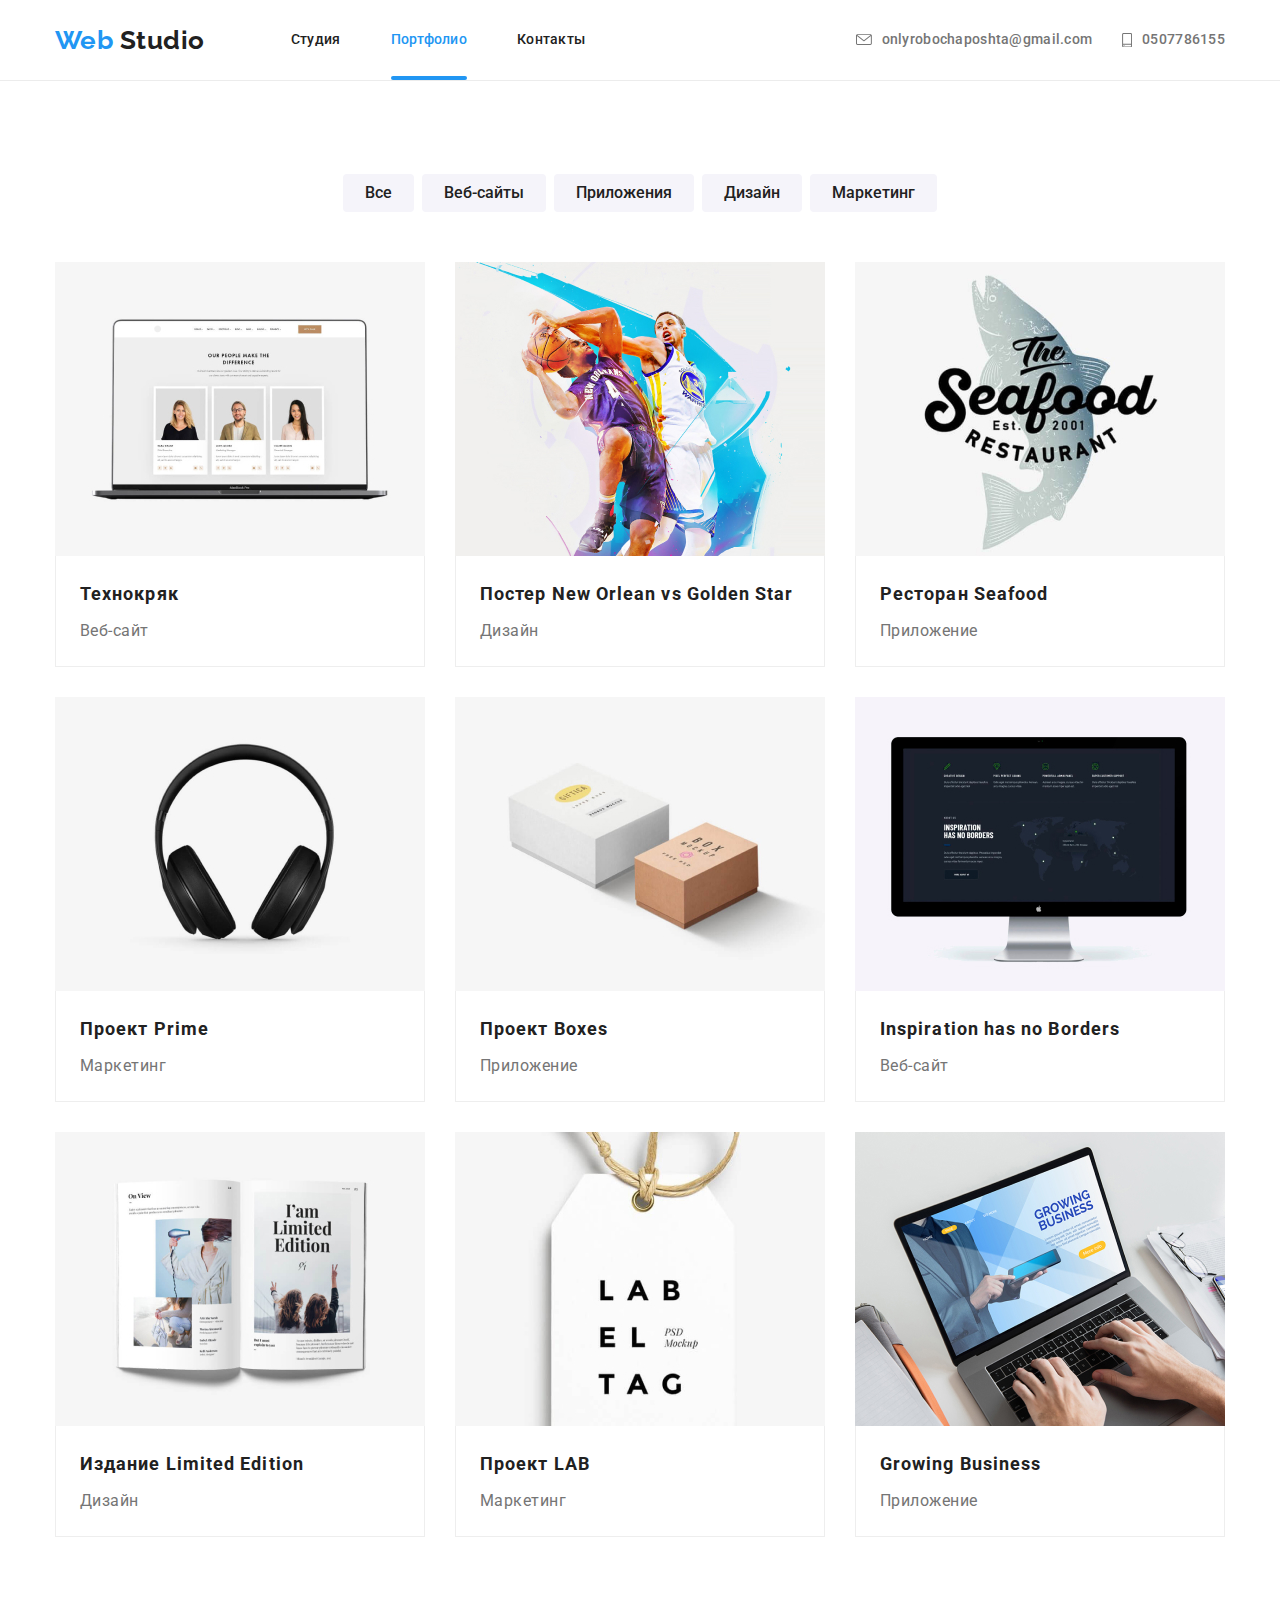
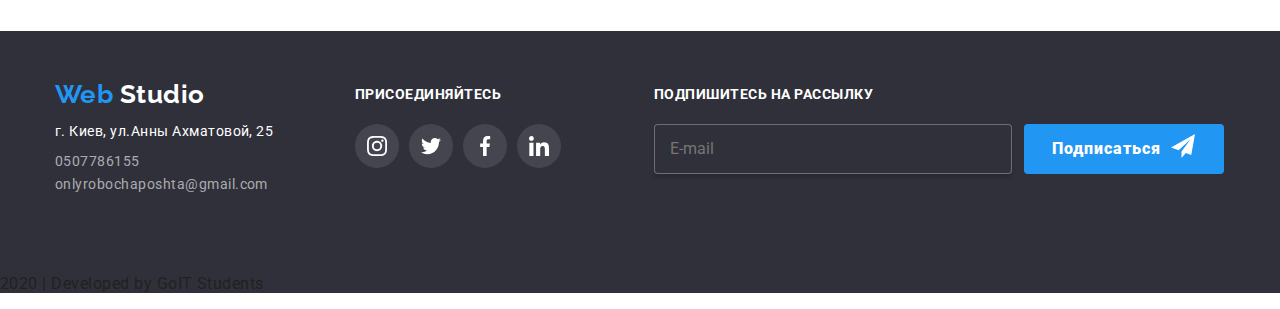
==== portfolio.html @ fdc2cbc1 "+" ====
<!DOCTYPE html>
<html lang="ru">
  <head>
    <meta charset="UTF-8" />
    <meta name="viewport" content="width=device-width, initial-scale=1.0" />
    <title>Мой ДЗ</title>
    <link
      href="https://fonts.googleapis.com/css2?family=Raleway:wght@700&family=Roboto:wght@400;500;700;900&display=swap"
      rel="stylesheet"
    />
    <link
      rel="stylesheet"
      href="https://cdnjs.cloudflare.com/ajax/libs/modern-normalize/0.6.0/modern-normalize.min.css"
    />
    <link rel="stylesheet" href="./css/maine.min.css" />
  </head>

  <body class="body">
    <header class="header-portfolio">
      <div class="container flex-boxoll flex-boxnav">
        <nav class="flex-boxoll flex-boxnav">
          <a href="./index.html" class="general-a logo">
            <span class="color-logo">Web</span> Studio
          </a>
          <ul class="general-ul nav-list">
            <li class="nav-item">
              <a href="./index.html" class="general-nav general-a">Студия</a>
            </li>
            <li class="nav-item">
              <a
                href="./portfolio.html"
                class="general-nav general-a position current"
                >Портфолио</a
              >
            </li>
            <li class="nav-item">
              <a href="" class="general-nav general-a">Контакты</a>
            </li>
          </ul>
        </nav>
        <ul class="general-ul number-info">
          <li class="list-number">
            <a
              href="mailto:onlyrobochaposhta@gmail.com"
              class="number-nav general-a"
            >
              <svg class="mail-icon">
                <use href="./images/spryte.svg#mail"></use>
              </svg>
              onlyrobochaposhta@gmail.com
            </a>
          </li>
          <li class="list-number">
            <a href="tel:0507786155" class="number-nav general-a"
              ><svg class="phone-icon">
                <use href="./images/spryte.svg#phone"></use>
              </svg>
              0507786155
            </a>
          </li>
        </ul>
      </div>
    </header>
    <main>
      <section>
        <div class="container-portfolio">
          <h1 class="hidden-title">Нашы проекты</h1>
          <ul class="general-ul flex-boxoll button-list">
            <li class="button-m">
              <button type="button" class="button-box">
                <span class="button-text"> Все </span>
              </button>
            </li>
            <li class="button-m">
              <button type="button" class="button-box">Веб-сайты</button>
            </li>
            <li class="button-m">
              <button type="button" class="button-box">Приложения</button>
            </li>
            <li class="button-m">
              <button type="button" class="button-box">Дизайн</button>
            </li>
            <li class="button-m">
              <button type="button" class="button-box">Маркетинг</button>
            </li>
          </ul>
          <ul class="general-ul p-list">
            <li class="flex-li">
              <a href="" class="general-a">
                <div class="position">
                  <img
                    src="./images/img-porfolio.jpg"
                    alt=""
                    width="370"
                    height="294"
                    class="custom-img"
                  />
                  <div class="overlay">
                    <p class="portfolio-text">
                      Технокряк это современная площадка распространения
                      коронавируса. Компании используют эту платформу для
                      цифрового шпионажа и атак на защищённые сервера
                      конкурентов.
                    </p>
                  </div>
                </div>

                <div class="portfolio-card">
                  <h2 class="portfolio-h">Технокряк</h2>
                  <p class="portfolio-pone">Веб-сайт</p>
                </div>
              </a>
            </li>
            <li class="flex-li">
              <a href="" class="general-a">
                <div class="position">
                  <img
                    src="./images/img-porfolio2.jpg"
                    alt=""
                    width="370"
                    height="294"
                    class="custom-img"
                  />
                  <div class="overlay">
                    <p class="portfolio-text">
                      Технокряк это современная площадка распространения
                      коронавируса. Компании используют эту платформу для
                      цифрового шпионажа и атак на защищённые сервера
                      конкурентов.
                    </p>
                  </div>
                </div>
                <div class="portfolio-card">
                  <h2 class="portfolio-h">Постер New Orlean vs Golden Star</h2>
                  <p class="portfolio-pone">Дизайн</p>
                </div>
              </a>
            </li>
            <li class="flex-li">
              <a href="" class="general-a">
                <div class="position">
                  <img
                    src="./images/img-porfolio3.jpg"
                    alt=""
                    width="370"
                    height="294"
                    class="custom-img"
                  />
                  <div class="overlay">
                    <p class="portfolio-text">
                      Технокряк это современная площадка распространения
                      коронавируса. Компании используют эту платформу для
                      цифрового шпионажа и атак на защищённые сервера
                      конкурентов.
                    </p>
                  </div>
                </div>
                <div class="portfolio-card">
                  <h2 class="portfolio-h">Ресторан Seafood</h2>
                  <p class="portfolio-pone">Приложение</p>
                </div>
              </a>
            </li>
            <li class="flex-li">
              <a href="" class="general-a">
                <div class="position">
                  <img
                    src="./images/img-porfolio4.jpg"
                    alt=""
                    width="370"
                    height="294"
                    class="custom-img"
                  />
                  <div class="overlay">
                    <p class="portfolio-text">
                      Технокряк это современная площадка распространения
                      коронавируса. Компании используют эту платформу для
                      цифрового шпионажа и атак на защищённые сервера
                      конкурентов.
                    </p>
                  </div>
                </div>
                <div class="portfolio-card">
                  <h2 class="portfolio-h">Проект Prime</h2>
                  <p class="portfolio-pone">Маркетинг</p>
                </div>
              </a>
            </li>
            <li class="flex-li">
              <a href="" class="general-a">
                <div class="position">
                  <img
                    src="./images/img-porfolio5.jpg"
                    alt=""
                    width="370"
                    height="294"
                    class="custom-img"
                  />
                  <div class="overlay">
                    <p class="portfolio-text">
                      Технокряк это современная площадка распространения
                      коронавируса. Компании используют эту платформу для
                      цифрового шпионажа и атак на защищённые сервера
                      конкурентов.
                    </p>
                  </div>
                </div>
                <div class="portfolio-card">
                  <h2 class="portfolio-h">Проект Boxes</h2>
                  <p class="portfolio-pone">Приложение</p>
                </div>
              </a>
            </li>
            <li class="flex-li">
              <a href="" class="general-a">
                <div class="position">
                  <img
                    src="./images/img-porfolio6.jpg"
                    alt=""
                    width="370"
                    height="294"
                    class="custom-img"
                  />
                  <div class="overlay">
                    <p class="portfolio-text">
                      Технокряк это современная площадка распространения
                      коронавируса. Компании используют эту платформу для
                      цифрового шпионажа и атак на защищённые сервера
                      конкурентов.
                    </p>
                  </div>
                </div>
                <div class="portfolio-card">
                  <h2 class="portfolio-h">Inspiration has no Borders</h2>
                  <p class="portfolio-pone">Веб-сайт</p>
                </div>
              </a>
            </li>
            <li class="flex-li">
              <a href="" class="general-a">
                <div class="position">
                  <img
                    src="./images/img-porfolio7.jpg"
                    alt=""
                    width="370"
                    height="294"
                    class="custom-img"
                  />
                  <div class="overlay">
                    <p class="portfolio-text">
                      Технокряк это современная площадка распространения
                      коронавируса. Компании используют эту платформу для
                      цифрового шпионажа и атак на защищённые сервера
                      конкурентов.
                    </p>
                  </div>
                </div>
                <div class="portfolio-card">
                  <h2 class="portfolio-h">Издание Limited Edition</h2>
                  <p class="portfolio-pone">Дизайн</p>
                </div>
              </a>
            </li>
            <li class="flex-li">
              <a href="" class="general-a">
                <div class="position">
                  <img
                    src="./images/img-porfolio8.jpg"
                    alt=""
                    width="370"
                    height="294"
                    class="custom-img"
                  />
                  <div class="overlay">
                    <p class="portfolio-text">
                      Технокряк это современная площадка распространения
                      коронавируса. Компании используют эту платформу для
                      цифрового шпионажа и атак на защищённые сервера
                      конкурентов.
                    </p>
                  </div>
                </div>
                <div class="portfolio-card">
                  <h2 class="portfolio-h">Проект LAB</h2>
                  <p class="portfolio-pone">Маркетинг</p>
                </div>
              </a>
            </li>
            <li class="flex-li">
              <a href="" class="general-a">
                <div class="position">
                  <img src="./images/img1.jpg" alt="" class="custom-img" />
                  <div class="overlay">
                    <p class="portfolio-text">
                      Технокряк это современная площадка распространения
                      коронавируса. Компании используют эту платформу для
                      цифрового шпионажа и атак на защищённые сервера
                      конкурентов.
                    </p>
                  </div>
                </div>
                <div class="portfolio-card">
                  <h2 class="portfolio-h">Growing Business</h2>
                  <p class="portfolio-pone">Приложение</p>
                </div>
              </a>
            </li>
          </ul>
        </div>
      </section>
    </main>
    <footer class="bg-footer">
      <div class="container flex-footer">
        <div class="adrfooter-div">
          <a href="./index.html" class="general-a logo">
            <span class="color-logo">Web</span> Studio</a>
          <address class="general-address">
            <p class="street">г. Киев, ул.Анны Ахматовой, 25</p>
            <ul class="general-ul address-ul">
              <li>
                <a href="tel:0507786155" class="general-a number-footer">0507786155</a>
              </li>
              <li>
                <a href="mailto:onlyrobochaposhta@gmail.com" class="general-a number-footer">
                  onlyrobochaposhta@gmail.com
                </a>
              </li>
            </ul>
          </address>
        </div>
        <div class="footer-m">
          <h2 class="footer-heading">присоединяйтесь</h2>
          <ul class="general-ul general-flex">
            <li class="item">
              <a href="" class="general-a fsocial-box">
                <svg class="instagram-two">
                  <use href="./images/spryte.svg#instagram-2"></use>
                </svg>
              </a>
            </li>
            <li class="item">
              <a href="" class="general-a fsocial-box">
                <svg class="twitter-two">
                  <use href="./images/spryte.svg#twitter-2"></use>
                </svg>
              </a>
            </li>
            <li class="item">
              <a href="" class="general-a fsocial-box">
                <svg class="facebook-two">
                  <use href="./images/spryte.svg#facebook-2"></use>
                </svg>
              </a>
            </li>
            <li class="item">
              <a href="" class="general-a fsocial-box">
                <svg class="linkedin-two">
                  <use href="./images/spryte.svg#linkedin-2"></use>
                </svg>
              </a>
            </li>
          </ul>
        </div>
        <form action="" class="ssfooter-div">
          <h2 class="footer-heading">Подпишитесь на рассылку</h2>
          <div class="flex-sub">
            <label></label>
            <input type="text" name="Email" class="input" placeholder="E-mail" />
            <button class="footerbtn-text icon-btn">
              Подписаться
            </button>
            </label>
          </div>
        </form>
      </div>
      <p class="copyright">2020 | Developed by GoIT Students</p>
    </footer>
  </body>
</html>
---- css/maine.min.css ----
.icon-satellite::before{background-image:url("../images/satellite.svg")}.icon-clock::before{background-image:url("../images/clock.svg")}.icon-pc::before{background-image:url("../images/pc.svg")}.icon-astronaut::before{background-image:url("../images/astronaut.svg")}.hidden-title{margin:0;display:none}body{background-color:#fff;color:#212121;letter-spacing:0.03em;font-family:Roboto, sans-serif}img{display:block}.general-a{text-decoration:none;color:#212121}.general-ul{margin:0;padding:0;list-style:none}.btn{display:inline-block;color:#fff;background-color:#2196f3;font-weight:700;font-size:16px;line-height:1.9;letter-spacing:0.06em;display:inline-block;border-radius:4px;padding:10px 32px;text-align:center;min-width:200px;border:none}.footerbtn-text{display:inline-block;color:#fff;background-color:#2196f3;font-weight:900;font-size:16px;line-height:1.9;letter-spacing:0.06em;display:-webkit-box;display:-ms-flexbox;display:flex;border-radius:4px;padding:10px 28px;text-align:center;min-width:200px;border:none;cursor:pointer}.footerbtn-text:focus{outline:2px solid #fff}.input{color:#fff;padding:16px 15px;background-color:#2f303a;border:1px solid rgba(255,255,255,0.3);-webkit-box-shadow:0px 4px 4px rgba(0,0,0,0.15);box-shadow:0px 4px 4px rgba(0,0,0,0.15);border-radius:4px;outline:none}.icon-btn::after{content:'';display:block;width:24px;height:24px;background-repeat:no-repeat;background-position:center;margin-left:10px;background-image:url(../images/icon-send.svg)}.container{margin:0 auto;width:1200px;padding-left:15px;padding-right:15px}.link-block{display:block}.link-block::before{display:block;content:'';width:270px;height:120px;background-repeat:no-repeat;background-position:center;background-color:#f5f4fa;border-radius:4px}.header-portfolio{border-bottom-width:1px;border-bottom-style:solid;border-bottom-color:#ececec}.general-flex{display:-webkit-box;display:-ms-flexbox;display:flex}.general-nav{color:#212121;display:block;padding-top:32px;padding-bottom:32px;font-weight:500;font-size:14px;line-height:1.14;letter-spacing:0.02em;outline:none;-webkit-transition:color 250ms cubic-bezier(0.4, 0, 0.2, 1);transition:color 250ms cubic-bezier(0.4, 0, 0.2, 1)}.general-nav:hover{color:#2196f3}.general-nav:focus{color:#2196f3}.current{color:#2196f3}.current::after{position:absolute;bottom:0;content:'';display:block;background-color:#2196f3;width:100%;height:4px;border-radius:2px}.number-nav{display:-webkit-box;display:-ms-flexbox;display:flex;-webkit-box-align:center;-ms-flex-align:center;align-items:center;color:#757575;font-weight:500;font-size:14px;line-height:1.14;letter-spacing:0.02em;outline:none;-webkit-transition:color 250ms cubic-bezier(0.4, 0, 0.2, 1);transition:color 250ms cubic-bezier(0.4, 0, 0.2, 1)}.number-nav:hover{color:#2196f3}.number-nav:focus{color:#2196f3}.phone-icon{fill:#757575;width:10px;height:14.94px;margin-right:10px;-webkit-transition:fill 250ms cubic-bezier(0.4, 0, 0.2, 1);transition:fill 250ms cubic-bezier(0.4, 0, 0.2, 1)}.mail-icon{fill:#757575;width:16px;height:11.2px;margin-right:10px;-webkit-transition:fill 250ms cubic-bezier(0.4, 0, 0.2, 1);transition:fill 250ms cubic-bezier(0.4, 0, 0.2, 1)}.number-nav:hover .phone-icon{fill:#2196f3}.number-nav:focus .phone-icon{fill:#2196f3}.number-nav:hover .mail-icon{fill:#2196f3}.number-nav:focus .mail-icon{fill:#2196f3}.list-number{display:-webkit-box;display:-ms-flexbox;display:flex}.number-info .list-number:not(:last-child){margin-right:30px}.number-info{margin-left:auto}.general-ul.nav-list{display:-webkit-box;display:-ms-flexbox;display:flex}.nav-list .nav-item:not(:last-child){margin-right:50px}.nav-list{margin-left:86px}.number-info{display:-webkit-box;display:-ms-flexbox;display:flex}.flex-boxoll{display:-webkit-box;display:-ms-flexbox;display:flex}.flex-boxnav{-webkit-box-align:center;-ms-flex-align:center;align-items:center}.modal{position:fixed;top:0;left:0;width:100%;height:100%;background-color:rgba(0,0,0,0.2);opacity:1;-webkit-transition:opacity 250ms cubic-bezier(0.4, 0, 0.2, 1);transition:opacity 250ms cubic-bezier(0.4, 0, 0.2, 1)}.modal.is-hidden{opacity:0;pointer-events:none}.modal.is-hidden .modal-form{-webkit-transform:translate(-50%, -50%) scale(0.1);transform:translate(-50%, -50%) scale(0.1)}.modal-form{position:absolute;top:50%;left:50%;text-align:center;background-color:#fff;padding:40px 40px;width:528px;height:581px;margin:0 auto;-webkit-transform:translate(-50%, -50%) scale(1);transform:translate(-50%, -50%) scale(1);-webkit-transition:-webkit-transform 250ms cubic-bezier(0.4, 0, 0.2, 1);transition:-webkit-transform 250ms cubic-bezier(0.4, 0, 0.2, 1);transition:transform 250ms cubic-bezier(0.4, 0, 0.2, 1);transition:transform 250ms cubic-bezier(0.4, 0, 0.2, 1), -webkit-transform 250ms cubic-bezier(0.4, 0, 0.2, 1)}.modal-p{margin-top:0px;margin-bottom:30px;font-weight:700;font-size:20px;line-height:1.15}.input-modal{width:448px;height:40px;padding:12px 42px;border:1px solid rgba(33,33,33,0.2);border-radius:4px;display:inline-block;outline:none}.input-modal:focus{border:1px solid #2196f3;border-radius:4px}.input-textarea{width:448px;height:120px;border:1px solid rgba(33,33,33,0.2);border-radius:4px;resize:none;outline:none}.input-textarea:focus{border:1px solid #2196f3;border-radius:4px}.policy{position:relative;display:inline-block;color:#757575;font-weight:400;font-size:14px;line-height:1.71;margin-bottom:30px}.policy .general-a{display:inline-block;color:#2196f3;text-decoration:underline;font-weight:400;font-size:14px;line-height:1.71}.policy-input{margin-left:23.48px;-webkit-appearance:none;-moz-appearance:none;appearance:none}.btn-modal{padding:10px 55px;background:#2196f3;color:#fff;-webkit-box-shadow:0px 4px 4px rgba(0,0,0,0.15);box-shadow:0px 4px 4px rgba(0,0,0,0.15);border:none;border-radius:4px;font-weight:700;font-size:16px;line-height:1.87;letter-spacing:0.06em}.form-input{position:relative;margin-bottom:28px}.form-inputcom{position:relative;margin-bottom:20px}.text-formcom{position:absolute;top:3px;left:3px;display:inline-block;color:#757575;font-weight:400;font-size:14px;line-height:1.14;letter-spacing:0.01em;-webkit-transition:color 250ms cubic-bezier(0.4, 0, 0.2, 1),line-height 250ms cubic-bezier(0.4, 0, 0.2, 1),font-size 250ms cubic-bezier(0.4, 0, 0.2, 1),-webkit-transform 250ms cubic-bezier(0.4, 0, 0.2, 1);transition:color 250ms cubic-bezier(0.4, 0, 0.2, 1),line-height 250ms cubic-bezier(0.4, 0, 0.2, 1),font-size 250ms cubic-bezier(0.4, 0, 0.2, 1),-webkit-transform 250ms cubic-bezier(0.4, 0, 0.2, 1);transition:transform 250ms cubic-bezier(0.4, 0, 0.2, 1),color 250ms cubic-bezier(0.4, 0, 0.2, 1),line-height 250ms cubic-bezier(0.4, 0, 0.2, 1),font-size 250ms cubic-bezier(0.4, 0, 0.2, 1);transition:transform 250ms cubic-bezier(0.4, 0, 0.2, 1),color 250ms cubic-bezier(0.4, 0, 0.2, 1),line-height 250ms cubic-bezier(0.4, 0, 0.2, 1),font-size 250ms cubic-bezier(0.4, 0, 0.2, 1),-webkit-transform 250ms cubic-bezier(0.4, 0, 0.2, 1)}.text-form{position:absolute;top:50%;left:42px;display:inline-block;color:#757575;font-weight:400;font-size:14px;line-height:1.14;letter-spacing:0.01em;-webkit-transform:translateY(-50%);transform:translateY(-50%);-webkit-transition:color 250ms cubic-bezier(0.4, 0, 0.2, 1),line-height 250ms cubic-bezier(0.4, 0, 0.2, 1),font-size 250ms cubic-bezier(0.4, 0, 0.2, 1),-webkit-transform 250ms cubic-bezier(0.4, 0, 0.2, 1);transition:color 250ms cubic-bezier(0.4, 0, 0.2, 1),line-height 250ms cubic-bezier(0.4, 0, 0.2, 1),font-size 250ms cubic-bezier(0.4, 0, 0.2, 1),-webkit-transform 250ms cubic-bezier(0.4, 0, 0.2, 1);transition:transform 250ms cubic-bezier(0.4, 0, 0.2, 1),color 250ms cubic-bezier(0.4, 0, 0.2, 1),line-height 250ms cubic-bezier(0.4, 0, 0.2, 1),font-size 250ms cubic-bezier(0.4, 0, 0.2, 1);transition:transform 250ms cubic-bezier(0.4, 0, 0.2, 1),color 250ms cubic-bezier(0.4, 0, 0.2, 1),line-height 250ms cubic-bezier(0.4, 0, 0.2, 1),font-size 250ms cubic-bezier(0.4, 0, 0.2, 1),-webkit-transform 250ms cubic-bezier(0.4, 0, 0.2, 1)}.images-modal{position:absolute;top:50%;left:16px;fill:#212121;display:inline-block;width:18px;height:18px;-webkit-transform:translateY(-50%);transform:translateY(-50%);-webkit-transition:fill 250ms cubic-bezier(0.4, 0, 0.2, 1);transition:fill 250ms cubic-bezier(0.4, 0, 0.2, 1)}.input-modal:focus ~ .text-form,.input-modal:not(:placeholder-shown) ~ .text-form{-webkit-transform:translate(-24px, -38px);transform:translate(-24px, -38px);color:#2196f3;font-size:12px;line-height:1.16}.input-modal:focus ~ .images-modal{fill:#2196f3}.input-textarea:focus+.text-formcom,.input-textarea:not(:placeholder-shown)+.text-formcom{-webkit-transform:translateY(-21px);transform:translateY(-21px);color:#2196f3;font-size:12px;line-height:1.16}.icon-modal{position:absolute;top:50%;left:0;display:inline-block;width:15px;height:15px;border:2px solid black;border-radius:4px;-webkit-transform:translateY(-50%);transform:translateY(-50%)}.policy-input:checked ~ .icon-modal{background-color:#2196f3;background-image:url(../images/checked.svg);background-size:contain;background-origin:border-box;border-color:#2196f3}.btn-close{position:absolute;top:8px;right:8px;width:30px;height:30px;background-image:url(../images/close-modal.svg);background-color:#fff;border:none;border-radius:50%;-webkit-box-shadow:0px 2px 1px rgba(0,0,0,0.2),0px 1px 1px rgba(0,0,0,0.14),0px 1px 3px rgba(0,0,0,0.12);box-shadow:0px 2px 1px rgba(0,0,0,0.2),0px 1px 1px rgba(0,0,0,0.14),0px 1px 3px rgba(0,0,0,0.12)}.hero{background-image:-webkit-gradient(linear, left top, right top, from(rgba(47,48,58,0.8)), to(rgba(47,48,58,0.8))),url(../images/header.jpg);background-image:linear-gradient(to right, rgba(47,48,58,0.8), rgba(47,48,58,0.8)),url(../images/header.jpg);max-width:1600px;text-align:center;margin-left:auto;margin-right:auto}.hero-container{margin:0 auto;width:1200px;height:600px;padding-top:200px;padding-bottom:200px}.title-general{color:#fff;margin-top:0;margin-bottom:38px;margin-left:auto;margin-right:auto;width:646px;font-weight:900;font-size:44px;line-height:1.4;text-transform:uppercase;letter-spacing:0.06em}.title-h{margin-top:0px;margin-bottom:50px;font-weight:700;font-size:36px;line-height:1.17;text-align:center}.title-text{height:16px;margin-top:30px;margin-bottom:0px;font-weight:700;font-size:14px;line-height:1.14;text-transform:uppercase}.paragraph-text{color:#757575;height:75px;margin-top:10px;margin-bottom:0px;font-weight:400;font-size:14px;line-height:1.714}.section-one .container{padding-top:94px;padding-bottom:94px;border-bottom:1px solid #ececec}.about-us{width:calc((100% - 90px) / 4);margin-right:30px}.about-us:nth-child(4n){margin-right:0px}.section-two .container{padding-top:94px;padding-bottom:94px}.text-work{position:absolute;bottom:0;right:0;color:#fff;background:rgba(47,48,58,0.8);width:370px;height:70px;margin-top:0px;margin-bottom:0px;padding-top:27px;font-weight:700;font-size:14px;line-height:1.14;text-align:center;text-transform:uppercase}.work-card{background:#fff;height:422px;padding-bottom:24px;border-radius:4px;-webkit-box-shadow:0px 2px 1px rgba(0,0,0,0.2),0px 1px 1px rgba(0,0,0,0.14),0px 1px 3px rgba(0,0,0,0.12);box-shadow:0px 2px 1px rgba(0,0,0,0.2),0px 1px 1px rgba(0,0,0,0.14),0px 1px 3px rgba(0,0,0,0.12)}.work-calc{width:calc((100% - 60px) / 3);margin-right:30px}.work-calc:nth-child(3n){margin-right:0px}.section-three{background-color:#f5f4fa}.section-three .container{padding-bottom:94px;padding-top:94px}.position{position:relative}.name-people{margin-top:30px;margin-bottom:0px;font-weight:500;font-size:16px;line-height:1.18;text-align:center}.team-calc{width:calc((100% - 90px) / 4);margin-right:30px}.team-calc:nth-child(4n){margin-right:0px}.work-people{color:#757575;margin-top:10px;margin-bottom:0px;font-weight:400;font-size:16px;line-height:1.18;text-align:center}.social-network{margin-top:16px;display:-webkit-box;display:-ms-flexbox;display:flex;-webkit-box-pack:center;-ms-flex-pack:center;justify-content:center}.section{background-color:#f5f4fa}.social-box{display:-webkit-box;display:-ms-flexbox;display:flex;-webkit-box-align:center;-ms-flex-align:center;align-items:center;background-color:#fff;width:44px;height:44px;border-radius:50%;outline:none;-webkit-transition:background-color 250ms cubic-bezier(0.4, 0, 0.2, 1);transition:background-color 250ms cubic-bezier(0.4, 0, 0.2, 1)}.social-box:hover{background-color:#2196f3}.social-box:focus{background-color:#2196f3}.instagram{fill:#afb1b8;width:20px;height:20px;margin-left:auto;margin-right:auto;-webkit-transition:fill 250ms cubic-bezier(0.4, 0, 0.2, 1);transition:fill 250ms cubic-bezier(0.4, 0, 0.2, 1)}.twitter{fill:#afb1b8;width:20px;height:20px;margin-left:auto;margin-right:auto;-webkit-transition:fill 250ms cubic-bezier(0.4, 0, 0.2, 1);transition:fill 250ms cubic-bezier(0.4, 0, 0.2, 1)}.facebook{fill:#afb1b8;width:20px;height:20px;margin-left:auto;margin-right:auto;-webkit-transition:fill 250ms cubic-bezier(0.4, 0, 0.2, 1);transition:fill 250ms cubic-bezier(0.4, 0, 0.2, 1)}.linkedin{fill:#afb1b8;width:20px;height:20px;margin-left:auto;margin-right:auto;-webkit-transition:fill 250ms cubic-bezier(0.4, 0, 0.2, 1);transition:fill 250ms cubic-bezier(0.4, 0, 0.2, 1)}.social-box:hover .instagram,.social-box:focus .instagram{fill:#fff}.social-box:hover .twitter,.social-box:focus .twitter{fill:#fff}.social-box:hover .facebook,.social-box:focus .facebook{fill:#fff}.social-box:hover .linkedin,.social-box:focus .linkedin{fill:#fff}.section-four .container{padding-top:94px;padding-bottom:94px}.company-border{display:-webkit-box;display:-ms-flexbox;display:flex;-webkit-box-align:center;-ms-flex-align:center;align-items:center;width:170px;height:90px;border:1px solid #afb1b8;outline:none;border-radius:4px;-webkit-transition:border 250ms cubic-bezier(0.4, 0, 0.2, 1);transition:border 250ms cubic-bezier(0.4, 0, 0.2, 1)}.company-border:hover{border-color:#2196f3}.company-border:focus{border-color:#2196f3}.company-border:hover .logo-one,.company-border:focus .logo-one{fill:#2196f3}.company-border:hover .logo-two,.company-border:focus .logo-two{fill:#2196f3}.company-border:hover .logo-three,.company-border:focus .logo-three{fill:#2196f3}.company-border:hover .logo-four,.company-border:focus .logo-four{fill:#2196f3}.company-border:hover .logo-five,.company-border:focus .logo-five{fill:#2196f3}.company-border:hover .logo-six,.company-border:focus .logo-six{fill:#2196f3}.company{display:-webkit-box;display:-ms-flexbox;display:flex;-webkit-box-pack:center;-ms-flex-pack:center;justify-content:center}.item-company{width:calc((100% - 150px) / 6);margin-right:30px}.item-company:nth-child(6n){margin-right:0px}.social-network .item:not(:last-child){margin-right:10px}.logo-one{fill:#afb1b8;width:44.27px;height:49.23px;margin-right:auto;margin-left:auto;-webkit-transition:fill 250ms cubic-bezier(0.4, 0, 0.2, 1);transition:fill 250ms cubic-bezier(0.4, 0, 0.2, 1)}.logo-two{fill:#afb1b8;width:40px;height:52px;margin-right:auto;margin-left:auto;-webkit-transition:fill 250ms cubic-bezier(0.4, 0, 0.2, 1);transition:fill 250ms cubic-bezier(0.4, 0, 0.2, 1)}.logo-three{fill:#afb1b8;width:41px;height:42.6px;margin-right:auto;margin-left:auto;-webkit-transition:fill 250ms cubic-bezier(0.4, 0, 0.2, 1);transition:fill 250ms cubic-bezier(0.4, 0, 0.2, 1)}.logo-four{fill:#afb1b8;width:79.66px;height:42.02px;margin-right:auto;margin-left:auto;-webkit-transition:fill 250ms cubic-bezier(0.4, 0, 0.2, 1);transition:fill 250ms cubic-bezier(0.4, 0, 0.2, 1)}.logo-five{fill:#afb1b8;width:59px;height:47px;margin-right:auto;margin-left:auto;-webkit-transition:fill 250ms cubic-bezier(0.4, 0, 0.2, 1);transition:fill 250ms cubic-bezier(0.4, 0, 0.2, 1)}.logo-six{fill:#afb1b8;width:88.48px;height:45.44px;margin-right:auto;margin-left:auto;-webkit-transition:fill 250ms cubic-bezier(0.4, 0, 0.2, 1);transition:fill 250ms cubic-bezier(0.4, 0, 0.2, 1)}.logo{color:#212121;font-family:Raleway;font-weight:700;font-size:26px;line-height:1.19}.color-logo{color:#2196f3}.adrfooter-div .general-a.logo{color:#fff}.bg-footer{background-color:#2f303a}.bg-footer .container{padding-bottom:60px}.general-address{font-style:normal;width:231px;margin-right:69px}.footer-m .footer-heading{width:145px;height:16px}.footer-heading{color:#fff;margin-top:0px;margin-bottom:21px;margin-right:0px;font-weight:700;font-size:14px;line-height:1.14;text-transform:uppercase}.flex-footer{display:-webkit-box;display:-ms-flexbox;display:flex}.general-flex .item:not(:last-child){margin-right:10px}.flex-sub{display:-webkit-box;display:-ms-flexbox;display:flex}.number-footer{color:rgba(255,255,255,0.6);font-weight:normal;font-size:14px;line-height:1.71}.street{color:#fff;width:231px;height:21px;margin-top:10px;margin-bottom:0px;font-weight:400;font-size:14px;line-height:1.71}.fsocial-box{display:-webkit-box;display:-ms-flexbox;display:flex;-webkit-box-align:center;-ms-flex-align:center;align-items:center;background-color:rgba(255,255,255,0.1);width:44px;height:44px;border-radius:50%;outline:none;-webkit-transition:background-color 250ms cubic-bezier(0.4, 0, 0.2, 1);transition:background-color 250ms cubic-bezier(0.4, 0, 0.2, 1)}.fsocial-box:hover{background-color:#2196f3}.fsocial-box:focus{background-color:#2196f3}.address-ul{width:231px;height:21px;margin-top:9px;margin-bottom:28px}.instagram-two{fill:currentColor;width:20px;height:20px;margin-left:auto;margin-right:auto}.twitter-two{fill:currentColor;width:20px;height:20px;margin-left:auto;margin-right:auto}.facebook-two{fill:currentColor;width:20px;height:20px;margin-left:auto;margin-right:auto}.linkedin-two{fill:currentColor;width:20px;height:20px;margin-left:auto;margin-right:auto}.input{margin-right:12px;width:358px;height:50px}.adrfooter-div{margin-top:48px}.ssfooter-div{margin-top:56px}.footer-m{width:206px;height:81px;margin-top:56px;margin-right:93px}.container-portfolio{margin-top:93px;margin-bottom:94px;margin-left:auto;margin-right:auto;width:1200px;padding-left:15px;padding-right:15px}.button-list{margin-bottom:50px;-webkit-box-pack:center;-ms-flex-pack:center;justify-content:center}.button-box{color:#212121;background-color:#f5f4fa;padding:6px 22px;border:none;border-radius:4px;font-family:Roboto;font-weight:500;font-size:16px;line-height:1.62;-webkit-box-shadow:none;box-shadow:none;outline:none;-webkit-transition:background-color 250ms cubic-bezier(0.4, 0, 0.2, 1),color 250ms cubic-bezier(0.4, 0, 0.2, 1),-webkit-box-shadow 250ms cubic-bezier(0.4, 0, 0.2, 1);transition:background-color 250ms cubic-bezier(0.4, 0, 0.2, 1),color 250ms cubic-bezier(0.4, 0, 0.2, 1),-webkit-box-shadow 250ms cubic-bezier(0.4, 0, 0.2, 1);transition:background-color 250ms cubic-bezier(0.4, 0, 0.2, 1),color 250ms cubic-bezier(0.4, 0, 0.2, 1),box-shadow 250ms cubic-bezier(0.4, 0, 0.2, 1);transition:background-color 250ms cubic-bezier(0.4, 0, 0.2, 1),color 250ms cubic-bezier(0.4, 0, 0.2, 1),box-shadow 250ms cubic-bezier(0.4, 0, 0.2, 1),-webkit-box-shadow 250ms cubic-bezier(0.4, 0, 0.2, 1)}.button-m:not(:last-child){margin-right:8px}.button-box:hover,.button-box:focus{background-color:#2196f3;color:#fff;-webkit-box-shadow:0px 2px 2px rgba(0,0,0,0.12),0px 1px 2px rgba(0,0,0,0.08),0px 3px 1px rgba(0,0,0,0.1);box-shadow:0px 2px 2px rgba(0,0,0,0.12),0px 1px 2px rgba(0,0,0,0.08),0px 3px 1px rgba(0,0,0,0.1)}.portfolio-h{color:#212121;width:322px;margin-top:0px;margin-bottom:0px;font-weight:700;font-size:18px;line-height:2;letter-spacing:0.06em}.portfolio-pone{color:#757575;width:322px;margin-left:0px;margin-right:0px;margin-top:4px;margin-bottom:0px;font-weight:400;font-size:16px;line-height:1.87}.portfolio-text{position:absolute;top:50%;left:50%;-webkit-transform:translate(-50%, -50%);transform:translate(-50%, -50%);color:#fff;width:322px;margin-top:0px;margin-bottom:0px;font-weight:400;font-size:18px;line-height:1.56}.overlay{position:absolute;top:0;left:0;background-color:rgba(33,150,243,0.9);width:100%;height:100%;-webkit-transform:translateY(100%);transform:translateY(100%);-webkit-transition:-webkit-transform 250ms cubic-bezier(0.4, 0, 0.2, 1);transition:-webkit-transform 250ms cubic-bezier(0.4, 0, 0.2, 1);transition:transform 250ms cubic-bezier(0.4, 0, 0.2, 1);transition:transform 250ms cubic-bezier(0.4, 0, 0.2, 1), -webkit-transform 250ms cubic-bezier(0.4, 0, 0.2, 1)}.position{overflow:hidden}.general-a:hover .overlay,.general-a:focus .overlay{-webkit-transform:translateY(0);transform:translateY(0)}.p-list{display:-webkit-box;display:-ms-flexbox;display:flex;-ms-flex-wrap:wrap;flex-wrap:wrap}.portfolio-card{padding-left:24px;padding-right:24px;padding-top:20px;padding-bottom:20px;border-right:1px solid #eeeeee;border-bottom:1px solid #eeeeee;border-left:1px solid #eeeeee}.flex-li{width:calc((100% - 60px) / 3);margin-right:30px;margin-bottom:30px}.flex-li:nth-child(3n){margin-right:0px}.flex-li:nth-last-child(-n+3){margin-bottom:0px}.flex-li .general-a{display:block;outline:none;-webkit-box-shadow:none;box-shadow:none;-webkit-transition:-webkit-box-shadow 250ms cubic-bezier(0.4, 0, 0.2, 1);transition:-webkit-box-shadow 250ms cubic-bezier(0.4, 0, 0.2, 1);transition:box-shadow 250ms cubic-bezier(0.4, 0, 0.2, 1);transition:box-shadow 250ms cubic-bezier(0.4, 0, 0.2, 1), -webkit-box-shadow 250ms cubic-bezier(0.4, 0, 0.2, 1)}.flex-li .general-a:hover,.flex-li .general-a:focus{-webkit-box-shadow:1px 4px 6px rgba(0,0,0,0.16),0px 4px 4px rgba(0,0,0,0.06),0px 1px 1px rgba(0,0,0,0.12);box-shadow:1px 4px 6px rgba(0,0,0,0.16),0px 4px 4px rgba(0,0,0,0.06),0px 1px 1px rgba(0,0,0,0.12)}
/*# sourceMappingURL=maine.min.css.map */
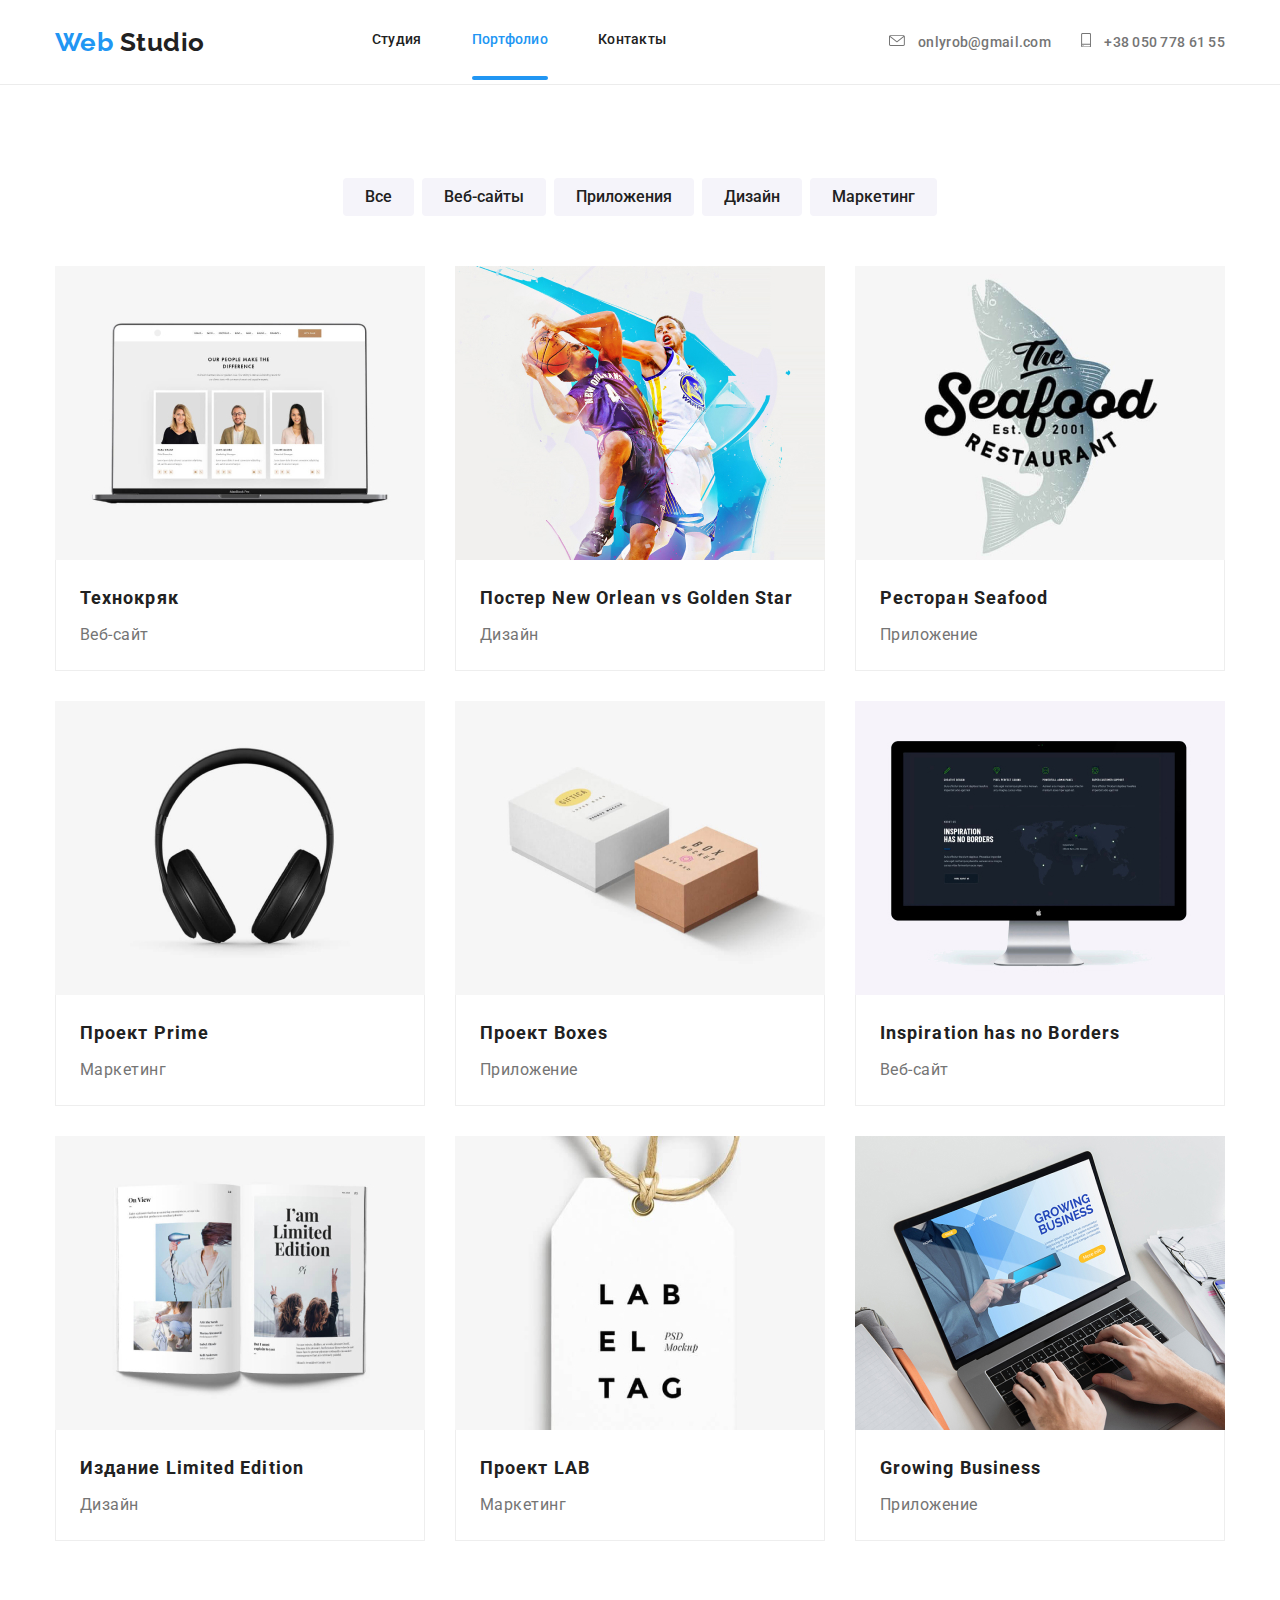
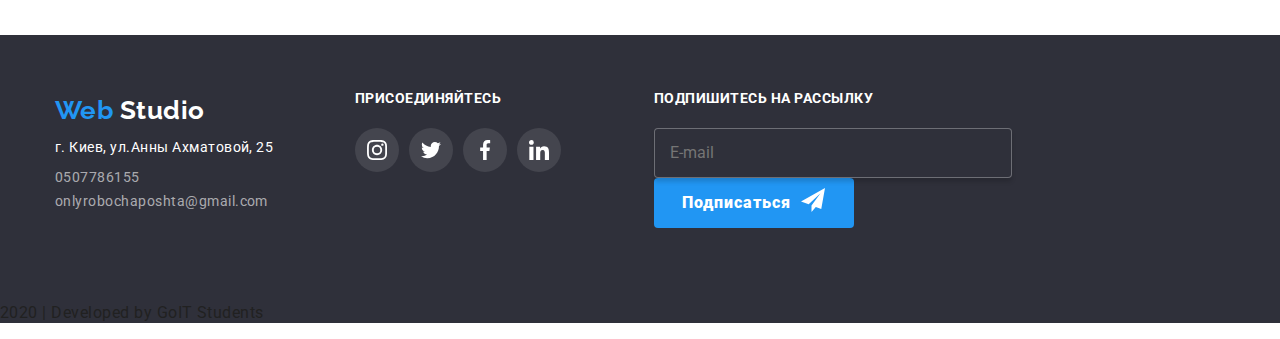
==== commit 71d9f49a: "adaptive" ====
--- a/portfolio.html
+++ b/portfolio.html
@@ -17,49 +17,53 @@
 
   <body class="body">
     <header class="header-portfolio">
-      <div class="container flex-boxoll flex-boxnav">
-        <nav class="flex-boxoll flex-boxnav">
-          <a href="./index.html" class="general-a logo">
-            <span class="color-logo">Web</span> Studio
-          </a>
+    <div class=" container flex-boxoll flex-boxnav">
+      <a href="./index.html" class="general-a logo">
+        <span class="color-logo">Web</span>&nbsp;Studio
+      </a>
+      <div class="menu-mobile flex-boxoll flex-boxnav" data-menu>
+        <nav>
+    
           <ul class="general-ul nav-list">
             <li class="nav-item">
-              <a href="./index.html" class="general-nav general-a">Студия</a>
+              <a href="./index.html" class="general-nav general-a ">Студия</a>
             </li>
             <li class="nav-item">
-              <a
-                href="./portfolio.html"
-                class="general-nav general-a position current"
-                >Портфолио</a
-              >
+              <a href="./portfolio.html" class="general-nav general-a position current">Портфолио</a>
             </li>
             <li class="nav-item">
               <a href="" class="general-nav general-a">Контакты</a>
             </li>
           </ul>
         </nav>
+    
+    
         <ul class="general-ul number-info">
           <li class="list-number">
-            <a
-              href="mailto:onlyrobochaposhta@gmail.com"
-              class="number-nav general-a"
-            >
+            <a href="mailto:onlyrobochaposhta@gmail.com" class="number-nav general-a">
               <svg class="mail-icon">
                 <use href="./images/spryte.svg#mail"></use>
               </svg>
-              onlyrobochaposhta@gmail.com
+              onlyrob@gmail.com
             </a>
           </li>
           <li class="list-number">
-            <a href="tel:0507786155" class="number-nav general-a"
-              ><svg class="phone-icon">
+            <a href="tel:0507786155" class="number-nav general-a"><svg class="phone-icon">
                 <use href="./images/spryte.svg#phone"></use>
               </svg>
-              0507786155
+              +38 050 778 61 55
             </a>
           </li>
         </ul>
+    
       </div>
+      <button type="button" class="menu-button" aria-expanded="false" data-menu-button>
+        <svg width="40" height="40" aria-label="переключатель мобильного меню">
+          <use class="icon-close" href="./images/spryte.svg#menu-close"></use>
+          <use class="icon-menumob" href="./images/spryte.svg#menu-mobile"></use>
+        </svg>
+      </button>
+    </div>
     </header>
     <main>
       <section>
@@ -375,5 +379,6 @@
       </div>
       <p class="copyright">2020 | Developed by GoIT Students</p>
     </footer>
+    <script src="./js/menu.js"></script>
   </body>
 </html>
--- a/css/maine.min.css
+++ b/css/maine.min.css
@@ -1,2 +1,2 @@
-.icon-satellite::before{background-image:url("../images/satellite.svg")}.icon-clock::before{background-image:url("../images/clock.svg")}.icon-pc::before{background-image:url("../images/pc.svg")}.icon-astronaut::before{background-image:url("../images/astronaut.svg")}.hidden-title{margin:0;display:none}body{background-color:#fff;color:#212121;letter-spacing:0.03em;font-family:Roboto, sans-serif}img{display:block}.general-a{text-decoration:none;color:#212121}.general-ul{margin:0;padding:0;list-style:none}.btn{display:inline-block;color:#fff;background-color:#2196f3;font-weight:700;font-size:16px;line-height:1.9;letter-spacing:0.06em;display:inline-block;border-radius:4px;padding:10px 32px;text-align:center;min-width:200px;border:none}.footerbtn-text{display:inline-block;color:#fff;background-color:#2196f3;font-weight:900;font-size:16px;line-height:1.9;letter-spacing:0.06em;display:-webkit-box;display:-ms-flexbox;display:flex;border-radius:4px;padding:10px 28px;text-align:center;min-width:200px;border:none;cursor:pointer}.footerbtn-text:focus{outline:2px solid #fff}.input{color:#fff;padding:16px 15px;background-color:#2f303a;border:1px solid rgba(255,255,255,0.3);-webkit-box-shadow:0px 4px 4px rgba(0,0,0,0.15);box-shadow:0px 4px 4px rgba(0,0,0,0.15);border-radius:4px;outline:none}.icon-btn::after{content:'';display:block;width:24px;height:24px;background-repeat:no-repeat;background-position:center;margin-left:10px;background-image:url(../images/icon-send.svg)}.container{margin:0 auto;width:1200px;padding-left:15px;padding-right:15px}.link-block{display:block}.link-block::before{display:block;content:'';width:270px;height:120px;background-repeat:no-repeat;background-position:center;background-color:#f5f4fa;border-radius:4px}.header-portfolio{border-bottom-width:1px;border-bottom-style:solid;border-bottom-color:#ececec}.general-flex{display:-webkit-box;display:-ms-flexbox;display:flex}.general-nav{color:#212121;display:block;padding-top:32px;padding-bottom:32px;font-weight:500;font-size:14px;line-height:1.14;letter-spacing:0.02em;outline:none;-webkit-transition:color 250ms cubic-bezier(0.4, 0, 0.2, 1);transition:color 250ms cubic-bezier(0.4, 0, 0.2, 1)}.general-nav:hover{color:#2196f3}.general-nav:focus{color:#2196f3}.current{color:#2196f3}.current::after{position:absolute;bottom:0;content:'';display:block;background-color:#2196f3;width:100%;height:4px;border-radius:2px}.number-nav{display:-webkit-box;display:-ms-flexbox;display:flex;-webkit-box-align:center;-ms-flex-align:center;align-items:center;color:#757575;font-weight:500;font-size:14px;line-height:1.14;letter-spacing:0.02em;outline:none;-webkit-transition:color 250ms cubic-bezier(0.4, 0, 0.2, 1);transition:color 250ms cubic-bezier(0.4, 0, 0.2, 1)}.number-nav:hover{color:#2196f3}.number-nav:focus{color:#2196f3}.phone-icon{fill:#757575;width:10px;height:14.94px;margin-right:10px;-webkit-transition:fill 250ms cubic-bezier(0.4, 0, 0.2, 1);transition:fill 250ms cubic-bezier(0.4, 0, 0.2, 1)}.mail-icon{fill:#757575;width:16px;height:11.2px;margin-right:10px;-webkit-transition:fill 250ms cubic-bezier(0.4, 0, 0.2, 1);transition:fill 250ms cubic-bezier(0.4, 0, 0.2, 1)}.number-nav:hover .phone-icon{fill:#2196f3}.number-nav:focus .phone-icon{fill:#2196f3}.number-nav:hover .mail-icon{fill:#2196f3}.number-nav:focus .mail-icon{fill:#2196f3}.list-number{display:-webkit-box;display:-ms-flexbox;display:flex}.number-info .list-number:not(:last-child){margin-right:30px}.number-info{margin-left:auto}.general-ul.nav-list{display:-webkit-box;display:-ms-flexbox;display:flex}.nav-list .nav-item:not(:last-child){margin-right:50px}.nav-list{margin-left:86px}.number-info{display:-webkit-box;display:-ms-flexbox;display:flex}.flex-boxoll{display:-webkit-box;display:-ms-flexbox;display:flex}.flex-boxnav{-webkit-box-align:center;-ms-flex-align:center;align-items:center}.modal{position:fixed;top:0;left:0;width:100%;height:100%;background-color:rgba(0,0,0,0.2);opacity:1;-webkit-transition:opacity 250ms cubic-bezier(0.4, 0, 0.2, 1);transition:opacity 250ms cubic-bezier(0.4, 0, 0.2, 1)}.modal.is-hidden{opacity:0;pointer-events:none}.modal.is-hidden .modal-form{-webkit-transform:translate(-50%, -50%) scale(0.1);transform:translate(-50%, -50%) scale(0.1)}.modal-form{position:absolute;top:50%;left:50%;text-align:center;background-color:#fff;padding:40px 40px;width:528px;height:581px;margin:0 auto;-webkit-transform:translate(-50%, -50%) scale(1);transform:translate(-50%, -50%) scale(1);-webkit-transition:-webkit-transform 250ms cubic-bezier(0.4, 0, 0.2, 1);transition:-webkit-transform 250ms cubic-bezier(0.4, 0, 0.2, 1);transition:transform 250ms cubic-bezier(0.4, 0, 0.2, 1);transition:transform 250ms cubic-bezier(0.4, 0, 0.2, 1), -webkit-transform 250ms cubic-bezier(0.4, 0, 0.2, 1)}.modal-p{margin-top:0px;margin-bottom:30px;font-weight:700;font-size:20px;line-height:1.15}.input-modal{width:448px;height:40px;padding:12px 42px;border:1px solid rgba(33,33,33,0.2);border-radius:4px;display:inline-block;outline:none}.input-modal:focus{border:1px solid #2196f3;border-radius:4px}.input-textarea{width:448px;height:120px;border:1px solid rgba(33,33,33,0.2);border-radius:4px;resize:none;outline:none}.input-textarea:focus{border:1px solid #2196f3;border-radius:4px}.policy{position:relative;display:inline-block;color:#757575;font-weight:400;font-size:14px;line-height:1.71;margin-bottom:30px}.policy .general-a{display:inline-block;color:#2196f3;text-decoration:underline;font-weight:400;font-size:14px;line-height:1.71}.policy-input{margin-left:23.48px;-webkit-appearance:none;-moz-appearance:none;appearance:none}.btn-modal{padding:10px 55px;background:#2196f3;color:#fff;-webkit-box-shadow:0px 4px 4px rgba(0,0,0,0.15);box-shadow:0px 4px 4px rgba(0,0,0,0.15);border:none;border-radius:4px;font-weight:700;font-size:16px;line-height:1.87;letter-spacing:0.06em}.form-input{position:relative;margin-bottom:28px}.form-inputcom{position:relative;margin-bottom:20px}.text-formcom{position:absolute;top:3px;left:3px;display:inline-block;color:#757575;font-weight:400;font-size:14px;line-height:1.14;letter-spacing:0.01em;-webkit-transition:color 250ms cubic-bezier(0.4, 0, 0.2, 1),line-height 250ms cubic-bezier(0.4, 0, 0.2, 1),font-size 250ms cubic-bezier(0.4, 0, 0.2, 1),-webkit-transform 250ms cubic-bezier(0.4, 0, 0.2, 1);transition:color 250ms cubic-bezier(0.4, 0, 0.2, 1),line-height 250ms cubic-bezier(0.4, 0, 0.2, 1),font-size 250ms cubic-bezier(0.4, 0, 0.2, 1),-webkit-transform 250ms cubic-bezier(0.4, 0, 0.2, 1);transition:transform 250ms cubic-bezier(0.4, 0, 0.2, 1),color 250ms cubic-bezier(0.4, 0, 0.2, 1),line-height 250ms cubic-bezier(0.4, 0, 0.2, 1),font-size 250ms cubic-bezier(0.4, 0, 0.2, 1);transition:transform 250ms cubic-bezier(0.4, 0, 0.2, 1),color 250ms cubic-bezier(0.4, 0, 0.2, 1),line-height 250ms cubic-bezier(0.4, 0, 0.2, 1),font-size 250ms cubic-bezier(0.4, 0, 0.2, 1),-webkit-transform 250ms cubic-bezier(0.4, 0, 0.2, 1)}.text-form{position:absolute;top:50%;left:42px;display:inline-block;color:#757575;font-weight:400;font-size:14px;line-height:1.14;letter-spacing:0.01em;-webkit-transform:translateY(-50%);transform:translateY(-50%);-webkit-transition:color 250ms cubic-bezier(0.4, 0, 0.2, 1),line-height 250ms cubic-bezier(0.4, 0, 0.2, 1),font-size 250ms cubic-bezier(0.4, 0, 0.2, 1),-webkit-transform 250ms cubic-bezier(0.4, 0, 0.2, 1);transition:color 250ms cubic-bezier(0.4, 0, 0.2, 1),line-height 250ms cubic-bezier(0.4, 0, 0.2, 1),font-size 250ms cubic-bezier(0.4, 0, 0.2, 1),-webkit-transform 250ms cubic-bezier(0.4, 0, 0.2, 1);transition:transform 250ms cubic-bezier(0.4, 0, 0.2, 1),color 250ms cubic-bezier(0.4, 0, 0.2, 1),line-height 250ms cubic-bezier(0.4, 0, 0.2, 1),font-size 250ms cubic-bezier(0.4, 0, 0.2, 1);transition:transform 250ms cubic-bezier(0.4, 0, 0.2, 1),color 250ms cubic-bezier(0.4, 0, 0.2, 1),line-height 250ms cubic-bezier(0.4, 0, 0.2, 1),font-size 250ms cubic-bezier(0.4, 0, 0.2, 1),-webkit-transform 250ms cubic-bezier(0.4, 0, 0.2, 1)}.images-modal{position:absolute;top:50%;left:16px;fill:#212121;display:inline-block;width:18px;height:18px;-webkit-transform:translateY(-50%);transform:translateY(-50%);-webkit-transition:fill 250ms cubic-bezier(0.4, 0, 0.2, 1);transition:fill 250ms cubic-bezier(0.4, 0, 0.2, 1)}.input-modal:focus ~ .text-form,.input-modal:not(:placeholder-shown) ~ .text-form{-webkit-transform:translate(-24px, -38px);transform:translate(-24px, -38px);color:#2196f3;font-size:12px;line-height:1.16}.input-modal:focus ~ .images-modal{fill:#2196f3}.input-textarea:focus+.text-formcom,.input-textarea:not(:placeholder-shown)+.text-formcom{-webkit-transform:translateY(-21px);transform:translateY(-21px);color:#2196f3;font-size:12px;line-height:1.16}.icon-modal{position:absolute;top:50%;left:0;display:inline-block;width:15px;height:15px;border:2px solid black;border-radius:4px;-webkit-transform:translateY(-50%);transform:translateY(-50%)}.policy-input:checked ~ .icon-modal{background-color:#2196f3;background-image:url(../images/checked.svg);background-size:contain;background-origin:border-box;border-color:#2196f3}.btn-close{position:absolute;top:8px;right:8px;width:30px;height:30px;background-image:url(../images/close-modal.svg);background-color:#fff;border:none;border-radius:50%;-webkit-box-shadow:0px 2px 1px rgba(0,0,0,0.2),0px 1px 1px rgba(0,0,0,0.14),0px 1px 3px rgba(0,0,0,0.12);box-shadow:0px 2px 1px rgba(0,0,0,0.2),0px 1px 1px rgba(0,0,0,0.14),0px 1px 3px rgba(0,0,0,0.12)}.hero{background-image:-webkit-gradient(linear, left top, right top, from(rgba(47,48,58,0.8)), to(rgba(47,48,58,0.8))),url(../images/header.jpg);background-image:linear-gradient(to right, rgba(47,48,58,0.8), rgba(47,48,58,0.8)),url(../images/header.jpg);max-width:1600px;text-align:center;margin-left:auto;margin-right:auto}.hero-container{margin:0 auto;width:1200px;height:600px;padding-top:200px;padding-bottom:200px}.title-general{color:#fff;margin-top:0;margin-bottom:38px;margin-left:auto;margin-right:auto;width:646px;font-weight:900;font-size:44px;line-height:1.4;text-transform:uppercase;letter-spacing:0.06em}.title-h{margin-top:0px;margin-bottom:50px;font-weight:700;font-size:36px;line-height:1.17;text-align:center}.title-text{height:16px;margin-top:30px;margin-bottom:0px;font-weight:700;font-size:14px;line-height:1.14;text-transform:uppercase}.paragraph-text{color:#757575;height:75px;margin-top:10px;margin-bottom:0px;font-weight:400;font-size:14px;line-height:1.714}.section-one .container{padding-top:94px;padding-bottom:94px;border-bottom:1px solid #ececec}.about-us{width:calc((100% - 90px) / 4);margin-right:30px}.about-us:nth-child(4n){margin-right:0px}.section-two .container{padding-top:94px;padding-bottom:94px}.text-work{position:absolute;bottom:0;right:0;color:#fff;background:rgba(47,48,58,0.8);width:370px;height:70px;margin-top:0px;margin-bottom:0px;padding-top:27px;font-weight:700;font-size:14px;line-height:1.14;text-align:center;text-transform:uppercase}.work-card{background:#fff;height:422px;padding-bottom:24px;border-radius:4px;-webkit-box-shadow:0px 2px 1px rgba(0,0,0,0.2),0px 1px 1px rgba(0,0,0,0.14),0px 1px 3px rgba(0,0,0,0.12);box-shadow:0px 2px 1px rgba(0,0,0,0.2),0px 1px 1px rgba(0,0,0,0.14),0px 1px 3px rgba(0,0,0,0.12)}.work-calc{width:calc((100% - 60px) / 3);margin-right:30px}.work-calc:nth-child(3n){margin-right:0px}.section-three{background-color:#f5f4fa}.section-three .container{padding-bottom:94px;padding-top:94px}.position{position:relative}.name-people{margin-top:30px;margin-bottom:0px;font-weight:500;font-size:16px;line-height:1.18;text-align:center}.team-calc{width:calc((100% - 90px) / 4);margin-right:30px}.team-calc:nth-child(4n){margin-right:0px}.work-people{color:#757575;margin-top:10px;margin-bottom:0px;font-weight:400;font-size:16px;line-height:1.18;text-align:center}.social-network{margin-top:16px;display:-webkit-box;display:-ms-flexbox;display:flex;-webkit-box-pack:center;-ms-flex-pack:center;justify-content:center}.section{background-color:#f5f4fa}.social-box{display:-webkit-box;display:-ms-flexbox;display:flex;-webkit-box-align:center;-ms-flex-align:center;align-items:center;background-color:#fff;width:44px;height:44px;border-radius:50%;outline:none;-webkit-transition:background-color 250ms cubic-bezier(0.4, 0, 0.2, 1);transition:background-color 250ms cubic-bezier(0.4, 0, 0.2, 1)}.social-box:hover{background-color:#2196f3}.social-box:focus{background-color:#2196f3}.instagram{fill:#afb1b8;width:20px;height:20px;margin-left:auto;margin-right:auto;-webkit-transition:fill 250ms cubic-bezier(0.4, 0, 0.2, 1);transition:fill 250ms cubic-bezier(0.4, 0, 0.2, 1)}.twitter{fill:#afb1b8;width:20px;height:20px;margin-left:auto;margin-right:auto;-webkit-transition:fill 250ms cubic-bezier(0.4, 0, 0.2, 1);transition:fill 250ms cubic-bezier(0.4, 0, 0.2, 1)}.facebook{fill:#afb1b8;width:20px;height:20px;margin-left:auto;margin-right:auto;-webkit-transition:fill 250ms cubic-bezier(0.4, 0, 0.2, 1);transition:fill 250ms cubic-bezier(0.4, 0, 0.2, 1)}.linkedin{fill:#afb1b8;width:20px;height:20px;margin-left:auto;margin-right:auto;-webkit-transition:fill 250ms cubic-bezier(0.4, 0, 0.2, 1);transition:fill 250ms cubic-bezier(0.4, 0, 0.2, 1)}.social-box:hover .instagram,.social-box:focus .instagram{fill:#fff}.social-box:hover .twitter,.social-box:focus .twitter{fill:#fff}.social-box:hover .facebook,.social-box:focus .facebook{fill:#fff}.social-box:hover .linkedin,.social-box:focus .linkedin{fill:#fff}.section-four .container{padding-top:94px;padding-bottom:94px}.company-border{display:-webkit-box;display:-ms-flexbox;display:flex;-webkit-box-align:center;-ms-flex-align:center;align-items:center;width:170px;height:90px;border:1px solid #afb1b8;outline:none;border-radius:4px;-webkit-transition:border 250ms cubic-bezier(0.4, 0, 0.2, 1);transition:border 250ms cubic-bezier(0.4, 0, 0.2, 1)}.company-border:hover{border-color:#2196f3}.company-border:focus{border-color:#2196f3}.company-border:hover .logo-one,.company-border:focus .logo-one{fill:#2196f3}.company-border:hover .logo-two,.company-border:focus .logo-two{fill:#2196f3}.company-border:hover .logo-three,.company-border:focus .logo-three{fill:#2196f3}.company-border:hover .logo-four,.company-border:focus .logo-four{fill:#2196f3}.company-border:hover .logo-five,.company-border:focus .logo-five{fill:#2196f3}.company-border:hover .logo-six,.company-border:focus .logo-six{fill:#2196f3}.company{display:-webkit-box;display:-ms-flexbox;display:flex;-webkit-box-pack:center;-ms-flex-pack:center;justify-content:center}.item-company{width:calc((100% - 150px) / 6);margin-right:30px}.item-company:nth-child(6n){margin-right:0px}.social-network .item:not(:last-child){margin-right:10px}.logo-one{fill:#afb1b8;width:44.27px;height:49.23px;margin-right:auto;margin-left:auto;-webkit-transition:fill 250ms cubic-bezier(0.4, 0, 0.2, 1);transition:fill 250ms cubic-bezier(0.4, 0, 0.2, 1)}.logo-two{fill:#afb1b8;width:40px;height:52px;margin-right:auto;margin-left:auto;-webkit-transition:fill 250ms cubic-bezier(0.4, 0, 0.2, 1);transition:fill 250ms cubic-bezier(0.4, 0, 0.2, 1)}.logo-three{fill:#afb1b8;width:41px;height:42.6px;margin-right:auto;margin-left:auto;-webkit-transition:fill 250ms cubic-bezier(0.4, 0, 0.2, 1);transition:fill 250ms cubic-bezier(0.4, 0, 0.2, 1)}.logo-four{fill:#afb1b8;width:79.66px;height:42.02px;margin-right:auto;margin-left:auto;-webkit-transition:fill 250ms cubic-bezier(0.4, 0, 0.2, 1);transition:fill 250ms cubic-bezier(0.4, 0, 0.2, 1)}.logo-five{fill:#afb1b8;width:59px;height:47px;margin-right:auto;margin-left:auto;-webkit-transition:fill 250ms cubic-bezier(0.4, 0, 0.2, 1);transition:fill 250ms cubic-bezier(0.4, 0, 0.2, 1)}.logo-six{fill:#afb1b8;width:88.48px;height:45.44px;margin-right:auto;margin-left:auto;-webkit-transition:fill 250ms cubic-bezier(0.4, 0, 0.2, 1);transition:fill 250ms cubic-bezier(0.4, 0, 0.2, 1)}.logo{color:#212121;font-family:Raleway;font-weight:700;font-size:26px;line-height:1.19}.color-logo{color:#2196f3}.adrfooter-div .general-a.logo{color:#fff}.bg-footer{background-color:#2f303a}.bg-footer .container{padding-bottom:60px}.general-address{font-style:normal;width:231px;margin-right:69px}.footer-m .footer-heading{width:145px;height:16px}.footer-heading{color:#fff;margin-top:0px;margin-bottom:21px;margin-right:0px;font-weight:700;font-size:14px;line-height:1.14;text-transform:uppercase}.flex-footer{display:-webkit-box;display:-ms-flexbox;display:flex}.general-flex .item:not(:last-child){margin-right:10px}.flex-sub{display:-webkit-box;display:-ms-flexbox;display:flex}.number-footer{color:rgba(255,255,255,0.6);font-weight:normal;font-size:14px;line-height:1.71}.street{color:#fff;width:231px;height:21px;margin-top:10px;margin-bottom:0px;font-weight:400;font-size:14px;line-height:1.71}.fsocial-box{display:-webkit-box;display:-ms-flexbox;display:flex;-webkit-box-align:center;-ms-flex-align:center;align-items:center;background-color:rgba(255,255,255,0.1);width:44px;height:44px;border-radius:50%;outline:none;-webkit-transition:background-color 250ms cubic-bezier(0.4, 0, 0.2, 1);transition:background-color 250ms cubic-bezier(0.4, 0, 0.2, 1)}.fsocial-box:hover{background-color:#2196f3}.fsocial-box:focus{background-color:#2196f3}.address-ul{width:231px;height:21px;margin-top:9px;margin-bottom:28px}.instagram-two{fill:currentColor;width:20px;height:20px;margin-left:auto;margin-right:auto}.twitter-two{fill:currentColor;width:20px;height:20px;margin-left:auto;margin-right:auto}.facebook-two{fill:currentColor;width:20px;height:20px;margin-left:auto;margin-right:auto}.linkedin-two{fill:currentColor;width:20px;height:20px;margin-left:auto;margin-right:auto}.input{margin-right:12px;width:358px;height:50px}.adrfooter-div{margin-top:48px}.ssfooter-div{margin-top:56px}.footer-m{width:206px;height:81px;margin-top:56px;margin-right:93px}.container-portfolio{margin-top:93px;margin-bottom:94px;margin-left:auto;margin-right:auto;width:1200px;padding-left:15px;padding-right:15px}.button-list{margin-bottom:50px;-webkit-box-pack:center;-ms-flex-pack:center;justify-content:center}.button-box{color:#212121;background-color:#f5f4fa;padding:6px 22px;border:none;border-radius:4px;font-family:Roboto;font-weight:500;font-size:16px;line-height:1.62;-webkit-box-shadow:none;box-shadow:none;outline:none;-webkit-transition:background-color 250ms cubic-bezier(0.4, 0, 0.2, 1),color 250ms cubic-bezier(0.4, 0, 0.2, 1),-webkit-box-shadow 250ms cubic-bezier(0.4, 0, 0.2, 1);transition:background-color 250ms cubic-bezier(0.4, 0, 0.2, 1),color 250ms cubic-bezier(0.4, 0, 0.2, 1),-webkit-box-shadow 250ms cubic-bezier(0.4, 0, 0.2, 1);transition:background-color 250ms cubic-bezier(0.4, 0, 0.2, 1),color 250ms cubic-bezier(0.4, 0, 0.2, 1),box-shadow 250ms cubic-bezier(0.4, 0, 0.2, 1);transition:background-color 250ms cubic-bezier(0.4, 0, 0.2, 1),color 250ms cubic-bezier(0.4, 0, 0.2, 1),box-shadow 250ms cubic-bezier(0.4, 0, 0.2, 1),-webkit-box-shadow 250ms cubic-bezier(0.4, 0, 0.2, 1)}.button-m:not(:last-child){margin-right:8px}.button-box:hover,.button-box:focus{background-color:#2196f3;color:#fff;-webkit-box-shadow:0px 2px 2px rgba(0,0,0,0.12),0px 1px 2px rgba(0,0,0,0.08),0px 3px 1px rgba(0,0,0,0.1);box-shadow:0px 2px 2px rgba(0,0,0,0.12),0px 1px 2px rgba(0,0,0,0.08),0px 3px 1px rgba(0,0,0,0.1)}.portfolio-h{color:#212121;width:322px;margin-top:0px;margin-bottom:0px;font-weight:700;font-size:18px;line-height:2;letter-spacing:0.06em}.portfolio-pone{color:#757575;width:322px;margin-left:0px;margin-right:0px;margin-top:4px;margin-bottom:0px;font-weight:400;font-size:16px;line-height:1.87}.portfolio-text{position:absolute;top:50%;left:50%;-webkit-transform:translate(-50%, -50%);transform:translate(-50%, -50%);color:#fff;width:322px;margin-top:0px;margin-bottom:0px;font-weight:400;font-size:18px;line-height:1.56}.overlay{position:absolute;top:0;left:0;background-color:rgba(33,150,243,0.9);width:100%;height:100%;-webkit-transform:translateY(100%);transform:translateY(100%);-webkit-transition:-webkit-transform 250ms cubic-bezier(0.4, 0, 0.2, 1);transition:-webkit-transform 250ms cubic-bezier(0.4, 0, 0.2, 1);transition:transform 250ms cubic-bezier(0.4, 0, 0.2, 1);transition:transform 250ms cubic-bezier(0.4, 0, 0.2, 1), -webkit-transform 250ms cubic-bezier(0.4, 0, 0.2, 1)}.position{overflow:hidden}.general-a:hover .overlay,.general-a:focus .overlay{-webkit-transform:translateY(0);transform:translateY(0)}.p-list{display:-webkit-box;display:-ms-flexbox;display:flex;-ms-flex-wrap:wrap;flex-wrap:wrap}.portfolio-card{padding-left:24px;padding-right:24px;padding-top:20px;padding-bottom:20px;border-right:1px solid #eeeeee;border-bottom:1px solid #eeeeee;border-left:1px solid #eeeeee}.flex-li{width:calc((100% - 60px) / 3);margin-right:30px;margin-bottom:30px}.flex-li:nth-child(3n){margin-right:0px}.flex-li:nth-last-child(-n+3){margin-bottom:0px}.flex-li .general-a{display:block;outline:none;-webkit-box-shadow:none;box-shadow:none;-webkit-transition:-webkit-box-shadow 250ms cubic-bezier(0.4, 0, 0.2, 1);transition:-webkit-box-shadow 250ms cubic-bezier(0.4, 0, 0.2, 1);transition:box-shadow 250ms cubic-bezier(0.4, 0, 0.2, 1);transition:box-shadow 250ms cubic-bezier(0.4, 0, 0.2, 1), -webkit-box-shadow 250ms cubic-bezier(0.4, 0, 0.2, 1)}.flex-li .general-a:hover,.flex-li .general-a:focus{-webkit-box-shadow:1px 4px 6px rgba(0,0,0,0.16),0px 4px 4px rgba(0,0,0,0.06),0px 1px 1px rgba(0,0,0,0.12);box-shadow:1px 4px 6px rgba(0,0,0,0.16),0px 4px 4px rgba(0,0,0,0.06),0px 1px 1px rgba(0,0,0,0.12)}
+.icon-satellite::before{background-image:url("../images/satellite.svg")}.icon-clock::before{background-image:url("../images/clock.svg")}.icon-pc::before{background-image:url("../images/pc.svg")}.icon-astronaut::before{background-image:url("../images/astronaut.svg")}.hidden-title{margin:0;display:none}body{background-color:#fff;color:#212121;letter-spacing:0.03em;font-family:Roboto, sans-serif}img{display:block}.general-a{text-decoration:none;color:#212121}.general-ul{margin:0;padding:0;list-style:none}.btn{display:inline-block;color:#fff;background-color:#2196f3;font-weight:700;font-size:16px;line-height:1.9;letter-spacing:0.06em;display:inline-block;border-radius:4px;padding:10px 32px;text-align:center;min-width:200px;border:none}.footerbtn-text{display:inline-block;color:#fff;background-color:#2196f3;font-weight:900;font-size:16px;line-height:1.9;letter-spacing:0.06em;display:-webkit-box;display:-ms-flexbox;display:flex;border-radius:4px;padding:10px 28px;text-align:center;min-width:200px;border:none;cursor:pointer}.footerbtn-text:focus{outline:2px solid #fff}.input{color:#fff;padding:16px 15px;background-color:#2f303a;border:1px solid rgba(255,255,255,0.3);-webkit-box-shadow:0px 4px 4px rgba(0,0,0,0.15);box-shadow:0px 4px 4px rgba(0,0,0,0.15);border-radius:4px;outline:none}.icon-btn::after{content:'';display:block;width:24px;height:24px;background-repeat:no-repeat;background-position:center;margin-left:10px;background-image:url(../images/icon-send.svg)}.container{margin:0 auto;padding-left:15px;padding-right:15px}@media screen and (min-width: 480px){.container{width:480px}}@media screen and (min-width: 768px){.container{width:768px}}@media screen and (min-width: 1200px){.container{width:1200px}}.link-block{display:block}.link-block::before{display:block;content:'';height:120px;background-repeat:no-repeat;background-position:center;background-color:#f5f4fa;border-radius:4px}@media screen and (min-width: 480px) and (max-width: 480px){.link-block{max-width:450px}}@media screen and (min-width: 768px){.link-block{width:354px}}@media screen and (min-width: 1200px){.link-block{width:270px}}.header-portfolio{border-bottom-width:1px;border-bottom-style:solid;border-bottom-color:#ececec}@media screen and (min-width: 768px){.general-flex{display:-webkit-box;display:-ms-flexbox;display:flex;-ms-flex-wrap:wrap;flex-wrap:wrap}}.general-nav{color:#212121;display:inline-block;padding-top:32px;padding-bottom:32px;font-weight:500;font-size:14px;line-height:1.14;letter-spacing:0.02em;outline:none;-webkit-transition:color 250ms cubic-bezier(0.4, 0, 0.2, 1);transition:color 250ms cubic-bezier(0.4, 0, 0.2, 1)}.general-nav:hover{color:#2196f3}.general-nav:focus{color:#2196f3}.current{color:#2196f3}.current::after{position:absolute;bottom:0;content:'';display:block;background-color:#2196f3;width:100%;height:4px;border-radius:2px}.number-nav{color:#757575;font-weight:500;font-size:14px;line-height:1.14;letter-spacing:0.02em;outline:none;-webkit-transition:color 250ms cubic-bezier(0.4, 0, 0.2, 1);transition:color 250ms cubic-bezier(0.4, 0, 0.2, 1)}.number-nav:hover{color:#2196f3}.number-nav:focus{color:#2196f3}@media screen and (max-width: 767px){.number-info>.list-number{margin-bottom:16px}}.phone-icon{fill:#757575;width:10px;height:14.94px;margin-right:10px;-webkit-transition:fill 250ms cubic-bezier(0.4, 0, 0.2, 1);transition:fill 250ms cubic-bezier(0.4, 0, 0.2, 1)}.mail-icon{fill:#757575;width:16px;height:11.2px;margin-right:10px;-webkit-transition:fill 250ms cubic-bezier(0.4, 0, 0.2, 1);transition:fill 250ms cubic-bezier(0.4, 0, 0.2, 1)}.number-nav:hover .phone-icon{fill:#2196f3}.number-nav:focus .phone-icon{fill:#2196f3}.number-nav:hover .mail-icon{fill:#2196f3}.number-nav:focus .mail-icon{fill:#2196f3}@media screen and (min-width: 1200px){.number-info .list-number:not(:last-child){margin-right:30px}}@media screen and (max-width: 767px){.number-info{margin-bottom:60px;margin-top:60px}}.number-info{margin-left:auto}@media screen and (min-width: 768px){.general-ul.nav-list{display:-webkit-box;display:-ms-flexbox;display:flex}}@media screen and (min-width: 1200px){.general-ul.nav-list{display:-webkit-box;display:-ms-flexbox;display:flex}}@media screen and (min-width: 768px){.nav-list .nav-item:not(:last-child){margin-right:50px}}@media screen and (min-width: 1200px){.nav-list{margin-left:86px}}@media screen and (min-width: 1200px){.number-info{display:-webkit-box;display:-ms-flexbox;display:flex}}@media screen and (min-width: 768px){.flex-boxoll{display:-webkit-box;display:-ms-flexbox;display:flex}}@media screen and (min-width: 1200px){.flex-boxoll{display:-webkit-box;display:-ms-flexbox;display:flex}}.flex-boxnav{-webkit-box-align:center;-ms-flex-align:center;align-items:center}.modal{position:fixed;top:0;left:0;width:100%;height:100%;background-color:rgba(0,0,0,0.2);opacity:1;-webkit-transition:opacity 250ms cubic-bezier(0.4, 0, 0.2, 1);transition:opacity 250ms cubic-bezier(0.4, 0, 0.2, 1)}.modal.is-hidden{opacity:0;pointer-events:none}.modal.is-hidden .modal-form{-webkit-transform:translate(-50%, -50%) scale(0.1);transform:translate(-50%, -50%) scale(0.1)}.modal-form{position:absolute;top:50%;left:50%;text-align:center;background-color:#fff;padding:40px 40px;width:528px;height:581px;margin:0 auto;-webkit-transform:translate(-50%, -50%) scale(1);transform:translate(-50%, -50%) scale(1);-webkit-transition:-webkit-transform 250ms cubic-bezier(0.4, 0, 0.2, 1);transition:-webkit-transform 250ms cubic-bezier(0.4, 0, 0.2, 1);transition:transform 250ms cubic-bezier(0.4, 0, 0.2, 1);transition:transform 250ms cubic-bezier(0.4, 0, 0.2, 1), -webkit-transform 250ms cubic-bezier(0.4, 0, 0.2, 1)}.modal-p{margin-top:0px;margin-bottom:30px;font-weight:700;font-size:20px;line-height:1.15}.input-modal{width:448px;height:40px;padding:12px 42px;border:1px solid rgba(33,33,33,0.2);border-radius:4px;display:inline-block;outline:none}.input-modal:focus{border:1px solid #2196f3;border-radius:4px}.input-textarea{width:448px;height:120px;border:1px solid rgba(33,33,33,0.2);border-radius:4px;resize:none;outline:none}.input-textarea:focus{border:1px solid #2196f3;border-radius:4px}.policy{position:relative;display:inline-block;color:#757575;font-weight:400;font-size:14px;line-height:1.71;margin-bottom:30px}.policy .general-a{display:inline-block;color:#2196f3;text-decoration:underline;font-weight:400;font-size:14px;line-height:1.71}.policy-input{margin-left:23.48px;-webkit-appearance:none;-moz-appearance:none;appearance:none}.btn-modal{padding:10px 55px;background:#2196f3;color:#fff;-webkit-box-shadow:0px 4px 4px rgba(0,0,0,0.15);box-shadow:0px 4px 4px rgba(0,0,0,0.15);border:none;border-radius:4px;font-weight:700;font-size:16px;line-height:1.87;letter-spacing:0.06em}.form-input{position:relative;margin-bottom:28px}.form-inputcom{position:relative;margin-bottom:20px}.text-formcom{position:absolute;top:3px;left:3px;display:inline-block;color:#757575;font-weight:400;font-size:14px;line-height:1.14;letter-spacing:0.01em;-webkit-transition:color 250ms cubic-bezier(0.4, 0, 0.2, 1),line-height 250ms cubic-bezier(0.4, 0, 0.2, 1),font-size 250ms cubic-bezier(0.4, 0, 0.2, 1),-webkit-transform 250ms cubic-bezier(0.4, 0, 0.2, 1);transition:color 250ms cubic-bezier(0.4, 0, 0.2, 1),line-height 250ms cubic-bezier(0.4, 0, 0.2, 1),font-size 250ms cubic-bezier(0.4, 0, 0.2, 1),-webkit-transform 250ms cubic-bezier(0.4, 0, 0.2, 1);transition:transform 250ms cubic-bezier(0.4, 0, 0.2, 1),color 250ms cubic-bezier(0.4, 0, 0.2, 1),line-height 250ms cubic-bezier(0.4, 0, 0.2, 1),font-size 250ms cubic-bezier(0.4, 0, 0.2, 1);transition:transform 250ms cubic-bezier(0.4, 0, 0.2, 1),color 250ms cubic-bezier(0.4, 0, 0.2, 1),line-height 250ms cubic-bezier(0.4, 0, 0.2, 1),font-size 250ms cubic-bezier(0.4, 0, 0.2, 1),-webkit-transform 250ms cubic-bezier(0.4, 0, 0.2, 1)}.text-form{position:absolute;top:50%;left:42px;display:inline-block;color:#757575;font-weight:400;font-size:14px;line-height:1.14;letter-spacing:0.01em;-webkit-transform:translateY(-50%);transform:translateY(-50%);-webkit-transition:color 250ms cubic-bezier(0.4, 0, 0.2, 1),line-height 250ms cubic-bezier(0.4, 0, 0.2, 1),font-size 250ms cubic-bezier(0.4, 0, 0.2, 1),-webkit-transform 250ms cubic-bezier(0.4, 0, 0.2, 1);transition:color 250ms cubic-bezier(0.4, 0, 0.2, 1),line-height 250ms cubic-bezier(0.4, 0, 0.2, 1),font-size 250ms cubic-bezier(0.4, 0, 0.2, 1),-webkit-transform 250ms cubic-bezier(0.4, 0, 0.2, 1);transition:transform 250ms cubic-bezier(0.4, 0, 0.2, 1),color 250ms cubic-bezier(0.4, 0, 0.2, 1),line-height 250ms cubic-bezier(0.4, 0, 0.2, 1),font-size 250ms cubic-bezier(0.4, 0, 0.2, 1);transition:transform 250ms cubic-bezier(0.4, 0, 0.2, 1),color 250ms cubic-bezier(0.4, 0, 0.2, 1),line-height 250ms cubic-bezier(0.4, 0, 0.2, 1),font-size 250ms cubic-bezier(0.4, 0, 0.2, 1),-webkit-transform 250ms cubic-bezier(0.4, 0, 0.2, 1)}.images-modal{position:absolute;top:50%;left:16px;fill:#212121;display:inline-block;width:18px;height:18px;-webkit-transform:translateY(-50%);transform:translateY(-50%);-webkit-transition:fill 250ms cubic-bezier(0.4, 0, 0.2, 1);transition:fill 250ms cubic-bezier(0.4, 0, 0.2, 1)}.input-modal:focus ~ .text-form,.input-modal:not(:placeholder-shown) ~ .text-form{-webkit-transform:translate(-24px, -38px);transform:translate(-24px, -38px);color:#2196f3;font-size:12px;line-height:1.16}.input-modal:focus ~ .images-modal{fill:#2196f3}.input-textarea:focus+.text-formcom,.input-textarea:not(:placeholder-shown)+.text-formcom{-webkit-transform:translateY(-21px);transform:translateY(-21px);color:#2196f3;font-size:12px;line-height:1.16}.icon-modal{position:absolute;top:50%;left:0;display:inline-block;width:15px;height:15px;border:2px solid black;border-radius:4px;-webkit-transform:translateY(-50%);transform:translateY(-50%)}.policy-input:checked ~ .icon-modal{background-color:#2196f3;background-image:url(../images/checked.svg);background-size:contain;background-origin:border-box;border-color:#2196f3}.btn-close{position:absolute;top:8px;right:8px;width:30px;height:30px;background-image:url(../images/close-modal.svg);background-color:#fff;border:none;border-radius:50%;-webkit-box-shadow:0px 2px 1px rgba(0,0,0,0.2),0px 1px 1px rgba(0,0,0,0.14),0px 1px 3px rgba(0,0,0,0.12);box-shadow:0px 2px 1px rgba(0,0,0,0.2),0px 1px 1px rgba(0,0,0,0.14),0px 1px 3px rgba(0,0,0,0.12)}.hero{text-align:center;margin-left:auto;margin-right:auto;background-repeat:no-repeat}@media screen and (max-width: 767px){.hero{background-image:-webkit-gradient(linear, left top, right top, from(rgba(47,48,58,0.8)), to(rgba(47,48,58,0.8))),url("../images/header-mobile.jpg");background-image:linear-gradient(to right, rgba(47,48,58,0.8), rgba(47,48,58,0.8)),url("../images/header-mobile.jpg");background-size:480px 400px;max-width:480px;height:400px}}@media screen and (min-width: 768px){.hero{background-image:-webkit-gradient(linear, left top, right top, from(rgba(47,48,58,0.8)), to(rgba(47,48,58,0.8))),url("../images/header-tablets.jpg");background-image:linear-gradient(to right, rgba(47,48,58,0.8), rgba(47,48,58,0.8)),url("../images/header-tablets.jpg");background-size:768px 400px;max-width:768px;height:400px}}@media screen and (min-width: 1200px){.hero{background-image:-webkit-gradient(linear, left top, right top, from(rgba(47,48,58,0.8)), to(rgba(47,48,58,0.8))),url("../images/header.jpg");background-image:linear-gradient(to right, rgba(47,48,58,0.8), rgba(47,48,58,0.8)),url("../images/header.jpg");background-size:1600px 600px;max-width:1600px;height:600px}}.hero-container{margin:0 auto}@media screen and (max-width: 767px){.hero-container{max-width:360px;height:400px;padding-top:118px}}@media screen and (min-width: 768px){.hero-container{max-width:360px;height:400px;padding-top:118px}}@media screen and (min-width: 1200px){.hero-container{max-width:696px;height:600px;padding-top:200px;padding-bottom:200px}}.title-general{color:#fff;margin-top:0;margin-bottom:30px;margin-left:auto;margin-right:auto;font-weight:900;text-transform:uppercase;letter-spacing:0.06em}@media screen and (max-width: 767px){.title-general{font-size:26px;line-height:1.62}}@media screen and (min-width: 1200px){.title-general{font-size:44px;line-height:1.4}}.title-h{margin-top:0px;margin-bottom:50px;font-weight:700;font-size:36px;line-height:1.17;text-align:center}.title-text{height:16px;margin-top:30px;margin-bottom:0px;font-weight:700;font-size:14px;line-height:1.14;text-transform:uppercase}.paragraph-text{color:#757575;height:75px;margin-top:10px;margin-bottom:0px;font-weight:400;font-size:14px;line-height:1.714}.section-one .container{padding-top:94px;padding-bottom:94px;border-bottom:1px solid #ececec}@media screen and (min-width: 768px){.about-us{width:calc((100% - 4 * 15px) / 2);margin:15px}}@media screen and (min-width: 1200px){.about-us{width:calc((100% - 8 * 15px) / 4);margin-right:15px}}.section-oneli{margin:-15px}.section-two .container{padding-top:94px;padding-bottom:94px}@media screen and (max-width: 1199px){.section-two{display:none}}.text-work{position:absolute;bottom:0;right:0;color:#fff;background:rgba(47,48,58,0.8);width:370px;height:70px;margin-top:0px;margin-bottom:0px;padding-top:27px;font-weight:700;font-size:14px;line-height:1.14;text-align:center;text-transform:uppercase}.work-card{background:#fff;padding-bottom:24px;border-radius:4px;-webkit-box-shadow:0px 2px 1px rgba(0,0,0,0.2),0px 1px 1px rgba(0,0,0,0.14),0px 1px 3px rgba(0,0,0,0.12);box-shadow:0px 2px 1px rgba(0,0,0,0.2),0px 1px 1px rgba(0,0,0,0.14),0px 1px 3px rgba(0,0,0,0.12)}@media screen and (min-width: 1200px){.work-calc{width:calc((100% - 60px) / 3);margin-right:30px}.work-calc:nth-child(3n){margin-right:0px}}.section-three{background-color:#f5f4fa}.section-three .container{padding-bottom:94px;padding-top:94px}.position{position:relative}.name-people{margin-top:30px;margin-bottom:0px;font-weight:500;font-size:16px;line-height:1.18;text-align:center}@media screen and (max-width: 767px){.team-calc:not(:last-child){margin-bottom:30px}}@media screen and (min-width: 768px){.team-calc{width:calc((100% - 4 * 15px) / 2);margin:15px}}@media screen and (min-width: 1200px){.team-calc{width:calc((100% - 8 * 15px) / 4);margin:15px}}@media screen and (min-width: 768px){.work-list{display:-webkit-box;display:-ms-flexbox;display:flex;-ms-flex-wrap:wrap;flex-wrap:wrap;margin:-15px}}.work-people{color:#757575;margin-top:10px;margin-bottom:0px;font-weight:400;font-size:16px;line-height:1.18;text-align:center}.social-network{margin-top:16px;display:-webkit-box;display:-ms-flexbox;display:flex;-webkit-box-pack:center;-ms-flex-pack:center;justify-content:center}.section{background-color:#f5f4fa}.social-box{display:-webkit-box;display:-ms-flexbox;display:flex;-webkit-box-align:center;-ms-flex-align:center;align-items:center;background-color:#fff;width:44px;height:44px;border-radius:50%;outline:none;-webkit-transition:background-color 250ms cubic-bezier(0.4, 0, 0.2, 1);transition:background-color 250ms cubic-bezier(0.4, 0, 0.2, 1)}.social-box:hover{background-color:#2196f3}.social-box:focus{background-color:#2196f3}.photo-set{display:block;width:100%}.instagram{fill:#afb1b8;width:20px;height:20px;margin-left:auto;margin-right:auto;-webkit-transition:fill 250ms cubic-bezier(0.4, 0, 0.2, 1);transition:fill 250ms cubic-bezier(0.4, 0, 0.2, 1)}.twitter{fill:#afb1b8;width:20px;height:20px;margin-left:auto;margin-right:auto;-webkit-transition:fill 250ms cubic-bezier(0.4, 0, 0.2, 1);transition:fill 250ms cubic-bezier(0.4, 0, 0.2, 1)}.facebook{fill:#afb1b8;width:20px;height:20px;margin-left:auto;margin-right:auto;-webkit-transition:fill 250ms cubic-bezier(0.4, 0, 0.2, 1);transition:fill 250ms cubic-bezier(0.4, 0, 0.2, 1)}.linkedin{fill:#afb1b8;width:20px;height:20px;margin-left:auto;margin-right:auto;-webkit-transition:fill 250ms cubic-bezier(0.4, 0, 0.2, 1);transition:fill 250ms cubic-bezier(0.4, 0, 0.2, 1)}.social-box:hover .instagram,.social-box:focus .instagram{fill:#fff}.social-box:hover .twitter,.social-box:focus .twitter{fill:#fff}.social-box:hover .facebook,.social-box:focus .facebook{fill:#fff}.social-box:hover .linkedin,.social-box:focus .linkedin{fill:#fff}.section-four .container{padding-top:94px;padding-bottom:94px}.company-border{display:-webkit-box;display:-ms-flexbox;display:flex;-webkit-box-align:center;-ms-flex-align:center;align-items:center;height:90px;border:1px solid #afb1b8;outline:none;border-radius:4px;-webkit-transition:border 250ms cubic-bezier(0.4, 0, 0.2, 1);transition:border 250ms cubic-bezier(0.4, 0, 0.2, 1)}.company-border:hover{border-color:#2196f3}.company-border:focus{border-color:#2196f3}@media screen and (min-width: 768px){.company-border{width:226px}}@media screen and (min-width: 1200px){.company-border{width:170px}}.company-border:hover .logo-one,.company-border:focus .logo-one{fill:#2196f3}.company-border:hover .logo-two,.company-border:focus .logo-two{fill:#2196f3}.company-border:hover .logo-three,.company-border:focus .logo-three{fill:#2196f3}.company-border:hover .logo-four,.company-border:focus .logo-four{fill:#2196f3}.company-border:hover .logo-five,.company-border:focus .logo-five{fill:#2196f3}.company-border:hover .logo-six,.company-border:focus .logo-six{fill:#2196f3}@media screen and (max-width: 767px){.company{margin:-15px;display:-webkit-box;display:-ms-flexbox;display:flex;-webkit-box-pack:center;-ms-flex-pack:center;justify-content:center;-ms-flex-wrap:wrap;flex-wrap:wrap}}@media screen and (min-width: 768px){.company{margin:-15px;display:-webkit-box;display:-ms-flexbox;display:flex;-webkit-box-pack:center;-ms-flex-pack:center;justify-content:center;-ms-flex-wrap:wrap;flex-wrap:wrap}}@media screen and (min-width: 1200px){.company{margin:-15px;display:-webkit-box;display:-ms-flexbox;display:flex;-webkit-box-pack:center;-ms-flex-pack:center;justify-content:center;margin:0 auto}}.item-company{display:inline-block}@media screen and (max-width: 767px){.item-company{width:calc((100% - 4 * 15px) / 2);margin:15px}}@media screen and (min-width: 768px){.item-company{width:calc((100% - 6 * 15px) / 3);margin:15px}}@media screen and (min-width: 1200px){.item-company{width:calc((100% - 12 * 15px) / 6);margin:15px}}.social-network .item:not(:last-child){margin-right:10px}.logo-one{fill:#afb1b8;width:44.27px;height:49.23px;margin-right:auto;margin-left:auto;-webkit-transition:fill 250ms cubic-bezier(0.4, 0, 0.2, 1);transition:fill 250ms cubic-bezier(0.4, 0, 0.2, 1)}.logo-two{fill:#afb1b8;width:40px;height:52px;margin-right:auto;margin-left:auto;-webkit-transition:fill 250ms cubic-bezier(0.4, 0, 0.2, 1);transition:fill 250ms cubic-bezier(0.4, 0, 0.2, 1)}.logo-three{fill:#afb1b8;width:41px;height:42.6px;margin-right:auto;margin-left:auto;-webkit-transition:fill 250ms cubic-bezier(0.4, 0, 0.2, 1);transition:fill 250ms cubic-bezier(0.4, 0, 0.2, 1)}.logo-four{fill:#afb1b8;width:79.66px;height:42.02px;margin-right:auto;margin-left:auto;-webkit-transition:fill 250ms cubic-bezier(0.4, 0, 0.2, 1);transition:fill 250ms cubic-bezier(0.4, 0, 0.2, 1)}.logo-five{fill:#afb1b8;width:59px;height:47px;margin-right:auto;margin-left:auto;-webkit-transition:fill 250ms cubic-bezier(0.4, 0, 0.2, 1);transition:fill 250ms cubic-bezier(0.4, 0, 0.2, 1)}.logo-six{fill:#afb1b8;width:88.48px;height:45.44px;margin-right:auto;margin-left:auto;-webkit-transition:fill 250ms cubic-bezier(0.4, 0, 0.2, 1);transition:fill 250ms cubic-bezier(0.4, 0, 0.2, 1)}.logo{color:#212121;font-family:Raleway;font-weight:700;font-size:26px;line-height:1.19}.color-logo{color:#2196f3}.adrfooter-div .general-a.logo{color:#fff}.bg-footer{background-color:#2f303a}@media screen and (max-width: 767px){.bg-footer{padding-top:60px}}.bg-footer .container{padding-bottom:60px}.general-address{font-style:normal}@media screen and (min-width: 1200px){.general-address{width:231px;margin-right:69px}}.footer-m .footer-heading{width:145px;height:16px}.footer-heading{color:#fff;margin-top:0px;margin-bottom:21px;margin-right:0px;font-weight:700;font-size:14px;line-height:1.14;text-transform:uppercase}@media screen and (min-width: 1200px){.flex-footer{display:-webkit-box;display:-ms-flexbox;display:flex}}.general-flex .item:not(:last-child){margin-right:10px}@media screen and (max-width: 767px){.adrfooter-div{margin:0 auto}}@media screen and (min-width: 768px){.adrfooter-div{margin-top:60px}}.number-footer{color:rgba(255,255,255,0.6);font-weight:normal;font-size:14px;line-height:1.71}.street{color:#fff;height:21px;margin-top:10px;margin-bottom:0px;font-weight:400;font-size:14px;line-height:1.71}@media screen and (min-width: 1200px){.street{width:231px}}.fsocial-box{display:-webkit-box;display:-ms-flexbox;display:flex;-webkit-box-align:center;-ms-flex-align:center;align-items:center;background-color:rgba(255,255,255,0.1);width:44px;height:44px;border-radius:50%;outline:none;-webkit-transition:background-color 250ms cubic-bezier(0.4, 0, 0.2, 1);transition:background-color 250ms cubic-bezier(0.4, 0, 0.2, 1)}.fsocial-box:hover{background-color:#2196f3}.fsocial-box:focus{background-color:#2196f3}.address-ul{height:21px;margin-top:9px;margin-bottom:28px}@media screen and (min-width: 1200px){.address-ul{width:231px}}.instagram-two{fill:currentColor;width:20px;height:20px;margin-left:auto;margin-right:auto}.twitter-two{fill:currentColor;width:20px;height:20px;margin-left:auto;margin-right:auto}.facebook-two{fill:currentColor;width:20px;height:20px;margin-left:auto;margin-right:auto}.linkedin-two{fill:currentColor;width:20px;height:20px;margin-left:auto;margin-right:auto}.input{margin-right:12px;width:358px;height:50px}.ssfooter-div{margin-top:56px}.footer-m{width:206px;height:81px;margin-top:56px;margin-right:93px}.container-portfolio{margin-top:93px;margin-bottom:94px;margin-left:auto;margin-right:auto;width:1200px;padding-left:15px;padding-right:15px}.button-list{margin-bottom:50px;-webkit-box-pack:center;-ms-flex-pack:center;justify-content:center}.button-box{color:#212121;background-color:#f5f4fa;padding:6px 22px;border:none;border-radius:4px;font-family:Roboto;font-weight:500;font-size:16px;line-height:1.62;-webkit-box-shadow:none;box-shadow:none;outline:none;-webkit-transition:background-color 250ms cubic-bezier(0.4, 0, 0.2, 1),color 250ms cubic-bezier(0.4, 0, 0.2, 1),-webkit-box-shadow 250ms cubic-bezier(0.4, 0, 0.2, 1);transition:background-color 250ms cubic-bezier(0.4, 0, 0.2, 1),color 250ms cubic-bezier(0.4, 0, 0.2, 1),-webkit-box-shadow 250ms cubic-bezier(0.4, 0, 0.2, 1);transition:background-color 250ms cubic-bezier(0.4, 0, 0.2, 1),color 250ms cubic-bezier(0.4, 0, 0.2, 1),box-shadow 250ms cubic-bezier(0.4, 0, 0.2, 1);transition:background-color 250ms cubic-bezier(0.4, 0, 0.2, 1),color 250ms cubic-bezier(0.4, 0, 0.2, 1),box-shadow 250ms cubic-bezier(0.4, 0, 0.2, 1),-webkit-box-shadow 250ms cubic-bezier(0.4, 0, 0.2, 1)}.button-m:not(:last-child){margin-right:8px}.button-box:hover,.button-box:focus{background-color:#2196f3;color:#fff;-webkit-box-shadow:0px 2px 2px rgba(0,0,0,0.12),0px 1px 2px rgba(0,0,0,0.08),0px 3px 1px rgba(0,0,0,0.1);box-shadow:0px 2px 2px rgba(0,0,0,0.12),0px 1px 2px rgba(0,0,0,0.08),0px 3px 1px rgba(0,0,0,0.1)}.portfolio-h{color:#212121;width:322px;margin-top:0px;margin-bottom:0px;font-weight:700;font-size:18px;line-height:2;letter-spacing:0.06em}.portfolio-pone{color:#757575;width:322px;margin-left:0px;margin-right:0px;margin-top:4px;margin-bottom:0px;font-weight:400;font-size:16px;line-height:1.87}.portfolio-text{position:absolute;top:50%;left:50%;-webkit-transform:translate(-50%, -50%);transform:translate(-50%, -50%);color:#fff;width:322px;margin-top:0px;margin-bottom:0px;font-weight:400;font-size:18px;line-height:1.56}.overlay{position:absolute;top:0;left:0;background-color:rgba(33,150,243,0.9);width:100%;height:100%;-webkit-transform:translateY(100%);transform:translateY(100%);-webkit-transition:-webkit-transform 250ms cubic-bezier(0.4, 0, 0.2, 1);transition:-webkit-transform 250ms cubic-bezier(0.4, 0, 0.2, 1);transition:transform 250ms cubic-bezier(0.4, 0, 0.2, 1);transition:transform 250ms cubic-bezier(0.4, 0, 0.2, 1), -webkit-transform 250ms cubic-bezier(0.4, 0, 0.2, 1)}.position{overflow:hidden}.general-a:hover .overlay,.general-a:focus .overlay{-webkit-transform:translateY(0);transform:translateY(0)}.p-list{display:-webkit-box;display:-ms-flexbox;display:flex;-ms-flex-wrap:wrap;flex-wrap:wrap}.portfolio-card{padding-left:24px;padding-right:24px;padding-top:20px;padding-bottom:20px;border-right:1px solid #eeeeee;border-bottom:1px solid #eeeeee;border-left:1px solid #eeeeee}.flex-li{width:calc((100% - 60px) / 3);margin-right:30px;margin-bottom:30px}.flex-li:nth-child(3n){margin-right:0px}.flex-li:nth-last-child(-n+3){margin-bottom:0px}.flex-li .general-a{display:block;outline:none;-webkit-box-shadow:none;box-shadow:none;-webkit-transition:-webkit-box-shadow 250ms cubic-bezier(0.4, 0, 0.2, 1);transition:-webkit-box-shadow 250ms cubic-bezier(0.4, 0, 0.2, 1);transition:box-shadow 250ms cubic-bezier(0.4, 0, 0.2, 1);transition:box-shadow 250ms cubic-bezier(0.4, 0, 0.2, 1), -webkit-box-shadow 250ms cubic-bezier(0.4, 0, 0.2, 1)}.flex-li .general-a:hover,.flex-li .general-a:focus{-webkit-box-shadow:1px 4px 6px rgba(0,0,0,0.16),0px 4px 4px rgba(0,0,0,0.06),0px 1px 1px rgba(0,0,0,0.12);box-shadow:1px 4px 6px rgba(0,0,0,0.16),0px 4px 4px rgba(0,0,0,0.06),0px 1px 1px rgba(0,0,0,0.12)}@media screen and (max-width: 767px) and (min-device-pixel-ratio: 2), screen and (max-width: 767px) and (-webkit-min-device-pixel-ratio: 2), screen and (max-width: 767px) and (min-resolution: 192dpi), screen and (max-width: 767px) and (min-resolution: 2dppx){.hero{background-image:-webkit-gradient(linear, left top, right top, from(rgba(47,48,58,0.8)), to(rgba(47,48,58,0.8))),url("../images/header-mobile@2x.jpg");background-image:linear-gradient(to right, rgba(47,48,58,0.8), rgba(47,48,58,0.8)),url("../images/header-mobile@2x.jpg")}}@media screen and (max-width: 767px) and (min-device-pixel-ratio: 3), screen and (max-width: 767px) and (-webkit-min-device-pixel-ratio: 3), screen and (max-width: 767px) and (min-resolution: 288dpi), screen and (max-width: 767px) and (min-resolution: 3dppx){.hero{background-image:-webkit-gradient(linear, left top, right top, from(rgba(47,48,58,0.8)), to(rgba(47,48,58,0.8))),url("../images/header-mobile@3x.jpg");background-image:linear-gradient(to right, rgba(47,48,58,0.8), rgba(47,48,58,0.8)),url("../images/header-mobile@3x.jpg")}}@media screen and (min-width: 768px) and (min-device-pixel-ratio: 2), screen and (min-width: 768px) and (-webkit-min-device-pixel-ratio: 2), screen and (min-width: 768px) and (min-resolution: 192dpi), screen and (min-width: 768px) and (min-resolution: 2dppx){.hero{background-image:-webkit-gradient(linear, left top, right top, from(rgba(47,48,58,0.8)), to(rgba(47,48,58,0.8))),url("../images/header-tablets@2x.jpg");background-image:linear-gradient(to right, rgba(47,48,58,0.8), rgba(47,48,58,0.8)),url("../images/header-tablets@2x.jpg")}}@media screen and (min-width: 768px) and (min-device-pixel-ratio: 3), screen and (min-width: 768px) and (-webkit-min-device-pixel-ratio: 3), screen and (min-width: 768px) and (min-resolution: 288dpi), screen and (min-width: 768px) and (min-resolution: 3dppx){.hero{background-image:-webkit-gradient(linear, left top, right top, from(rgba(47,48,58,0.8)), to(rgba(47,48,58,0.8))),url("../images/header-tablets@3x.jpg");background-image:linear-gradient(to right, rgba(47,48,58,0.8), rgba(47,48,58,0.8)),url("../images/header-tablets@3x.jpg")}}@media screen and (max-width: 767px){.page-header{position:relative}}@media screen and (max-width: 767px){.menu-button{display:-webkit-inline-box;display:-ms-inline-flexbox;display:inline-flex;margin:0;padding:0;border:none;background-color:transparent;margin-left:auto}.menu-button .icon-close{display:none}.menu-button.is-open .icon-close{display:block}.menu-button.is-open .icon-menumob{display:none}}@media screen and (min-width: 768px){.menu-button{display:none}}@media screen and (max-width: 767px){.menu-mobile{position:absolute;top:100%;left:0;width:100%;background-color:#fff;display:none;text-align:center;border-top:1px solid #ececec;-webkit-box-shadow:0px 1px 3px rgba(0,0,0,0.16),0px 2px 4px rgba(0,0,0,0.08),0px 4px 8px rgba(0,0,0,0.04);box-shadow:0px 1px 3px rgba(0,0,0,0.16),0px 2px 4px rgba(0,0,0,0.08),0px 4px 8px rgba(0,0,0,0.04)}.menu-mobile.is-open{display:block}}@media screen and (min-width: 768px){.menu-mobile{-ms-flex-preferred-size:100%;flex-basis:100%}}@media screen and (max-width: 767px){.container.flex-boxoll.flex-boxnav{display:-webkit-box;display:-ms-flexbox;display:flex}}@media screen and (min-width: 768px){.menu-mobile{margin-left:81px}}
 /*# sourceMappingURL=maine.min.css.map */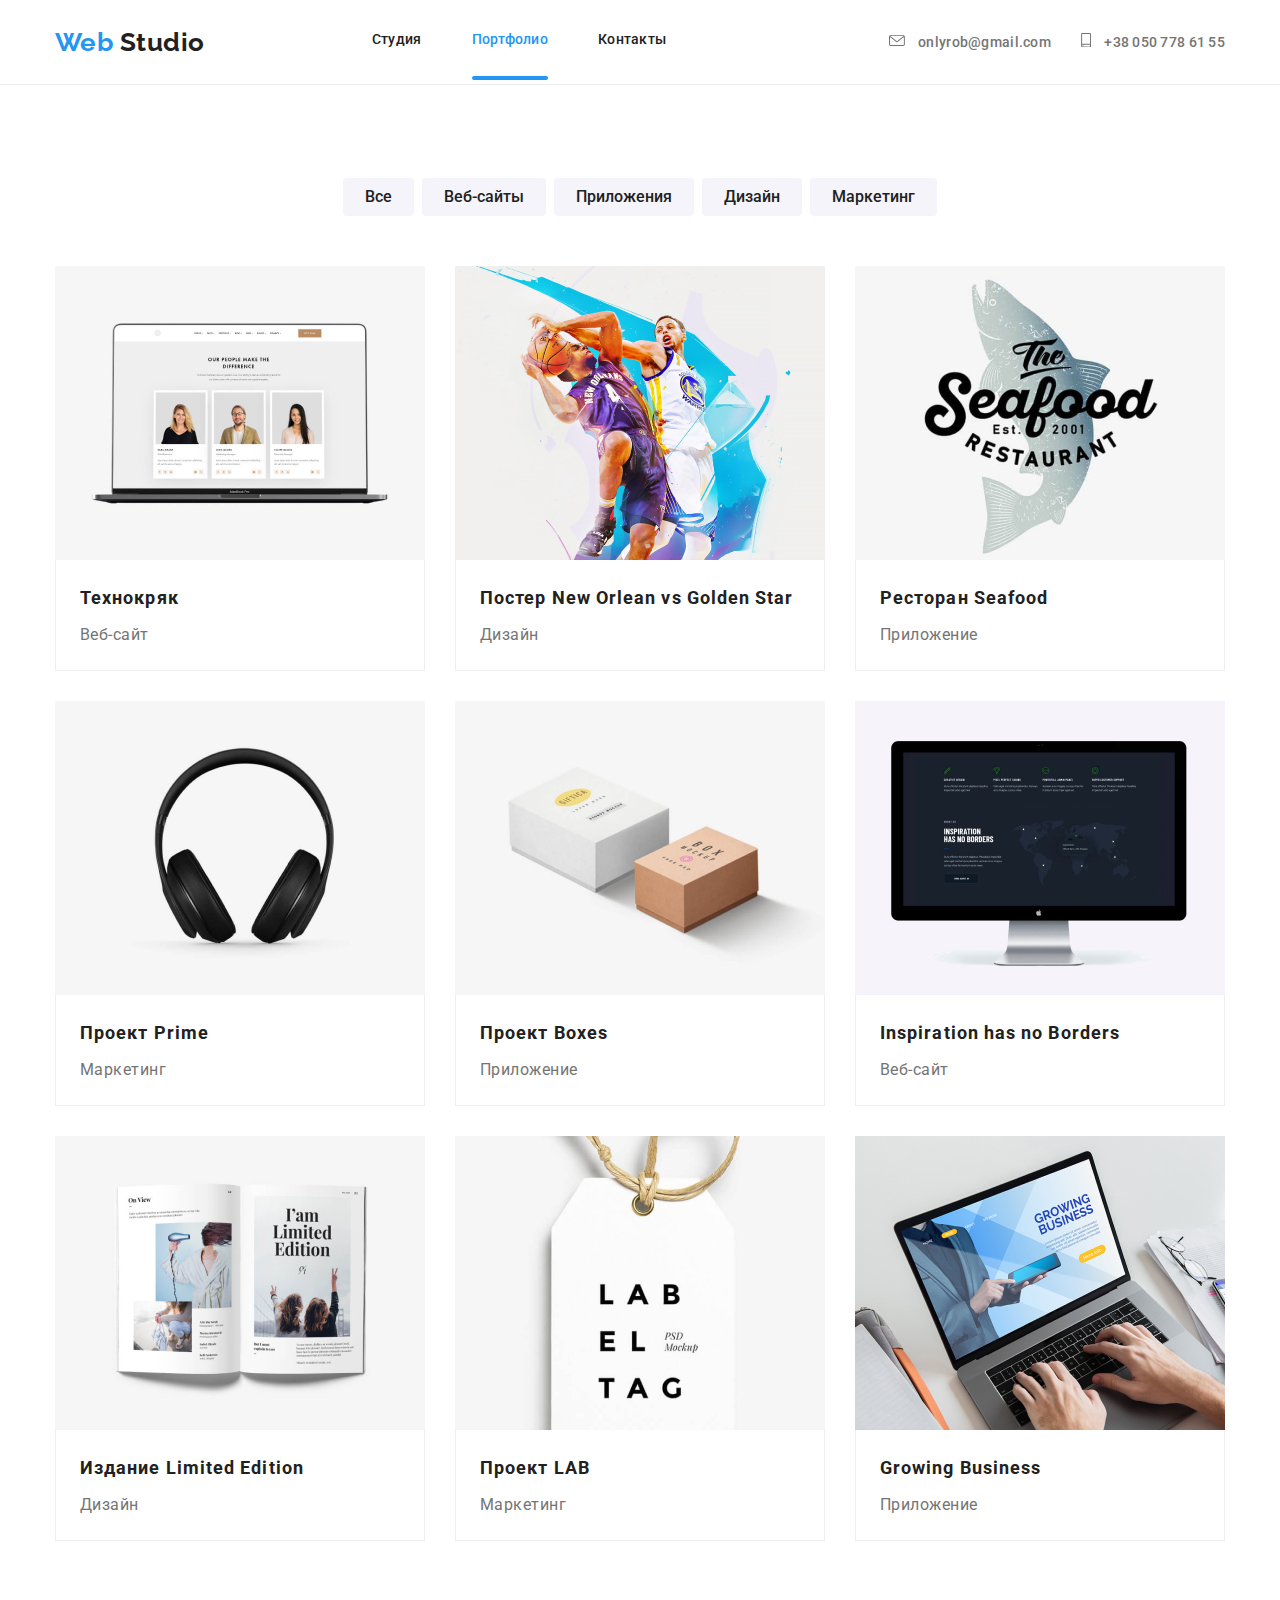
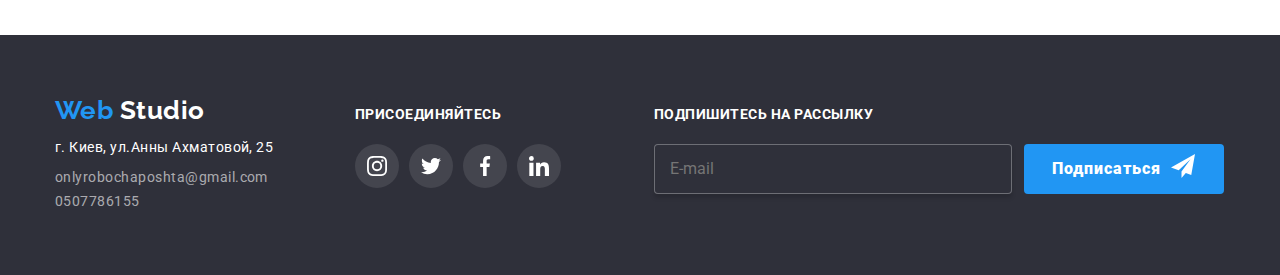
==== commit 08ff5650: "finished oll adaptive" ====
--- a/portfolio.html
+++ b/portfolio.html
@@ -17,53 +17,70 @@
 
   <body class="body">
     <header class="header-portfolio">
-    <div class=" container flex-boxoll flex-boxnav">
-      <a href="./index.html" class="general-a logo">
-        <span class="color-logo">Web</span>&nbsp;Studio
-      </a>
-      <div class="menu-mobile flex-boxoll flex-boxnav" data-menu>
-        <nav>
-    
-          <ul class="general-ul nav-list">
-            <li class="nav-item">
-              <a href="./index.html" class="general-nav general-a ">Студия</a>
-            </li>
-            <li class="nav-item">
-              <a href="./portfolio.html" class="general-nav general-a position current">Портфолио</a>
-            </li>
-            <li class="nav-item">
-              <a href="" class="general-nav general-a">Контакты</a>
+      <div class="container flex-boxoll flex-boxnav">
+        <a href="./index.html" class="general-a logo">
+          <span class="color-logo">Web</span>&nbsp;Studio
+        </a>
+        <div class="menu-mobile flex-boxoll flex-boxnav" data-menu>
+          <nav>
+            <ul class="general-ul nav-list">
+              <li class="nav-item">
+                <a href="./index.html" class="general-nav general-a">Студия</a>
+              </li>
+              <li class="nav-item">
+                <a
+                  href="./portfolio.html"
+                  class="general-nav general-a position current"
+                  >Портфолио</a
+                >
+              </li>
+              <li class="nav-item">
+                <a href="" class="general-nav general-a">Контакты</a>
+              </li>
+            </ul>
+          </nav>
+
+          <ul class="general-ul number-info">
+            <li class="list-number">
+              <a
+                href="mailto:onlyrobochaposhta@gmail.com"
+                class="number-nav general-a"
+              >
+                <svg class="mail-icon">
+                  <use href="./images/spryte.svg#mail"></use>
+                </svg>
+                onlyrob@gmail.com
+              </a>
+            </li>
+            <li class="list-number">
+              <a href="tel:0507786155" class="number-nav general-a"
+                ><svg class="phone-icon">
+                  <use href="./images/spryte.svg#phone"></use>
+                </svg>
+                +38 050 778 61 55
+              </a>
             </li>
           </ul>
-        </nav>
-    
-    
-        <ul class="general-ul number-info">
-          <li class="list-number">
-            <a href="mailto:onlyrobochaposhta@gmail.com" class="number-nav general-a">
-              <svg class="mail-icon">
-                <use href="./images/spryte.svg#mail"></use>
-              </svg>
-              onlyrob@gmail.com
-            </a>
-          </li>
-          <li class="list-number">
-            <a href="tel:0507786155" class="number-nav general-a"><svg class="phone-icon">
-                <use href="./images/spryte.svg#phone"></use>
-              </svg>
-              +38 050 778 61 55
-            </a>
-          </li>
-        </ul>
-    
+        </div>
+        <button
+          type="button"
+          class="menu-button"
+          aria-expanded="false"
+          data-menu-button
+        >
+          <svg
+            width="40"
+            height="40"
+            aria-label="переключатель мобильного меню"
+          >
+            <use class="icon-close" href="./images/spryte.svg#menu-close"></use>
+            <use
+              class="icon-menumob"
+              href="./images/spryte.svg#menu-mobile"
+            ></use>
+          </svg>
+        </button>
       </div>
-      <button type="button" class="menu-button" aria-expanded="false" data-menu-button>
-        <svg width="40" height="40" aria-label="переключатель мобильного меню">
-          <use class="icon-close" href="./images/spryte.svg#menu-close"></use>
-          <use class="icon-menumob" href="./images/spryte.svg#menu-mobile"></use>
-        </svg>
-      </button>
-    </div>
     </header>
     <main>
       <section>
@@ -93,11 +110,14 @@
               <a href="" class="general-a">
                 <div class="position">
                   <img
+                    srcset="
+                      ./images/img-porfolio.jpg    1x,
+                      ./images/img-porfolio@2x.jpg 2x,
+                      ./images/img-porfolio@3x.jpg 3x
+                    "
                     src="./images/img-porfolio.jpg"
                     alt=""
-                    width="370"
-                    height="294"
-                    class="custom-img"
+                    class="photo-set"
                   />
                   <div class="overlay">
                     <p class="portfolio-text">
@@ -119,11 +139,14 @@
               <a href="" class="general-a">
                 <div class="position">
                   <img
+                    srcset="
+                      ./images/img-porfolio2.jpg    1x,
+                      ./images/img-porfolio2@2x.jpg 2x,
+                      ./images/img-porfolio2@3x.jpg 3x
+                    "
                     src="./images/img-porfolio2.jpg"
                     alt=""
-                    width="370"
-                    height="294"
-                    class="custom-img"
+                    class="photo-set"
                   />
                   <div class="overlay">
                     <p class="portfolio-text">
@@ -144,11 +167,14 @@
               <a href="" class="general-a">
                 <div class="position">
                   <img
+                    srcset="
+                      ./images/img-porfolio3.jpg    1x,
+                      ./images/img-porfolio3@2x.jpg 2x,
+                      ./images/img-porfolio3@3x.jpg 3x
+                    "
                     src="./images/img-porfolio3.jpg"
                     alt=""
-                    width="370"
-                    height="294"
-                    class="custom-img"
+                    class="photo-set"
                   />
                   <div class="overlay">
                     <p class="portfolio-text">
@@ -169,11 +195,14 @@
               <a href="" class="general-a">
                 <div class="position">
                   <img
+                    srcset="
+                      ./images/img-porfolio4.jpg    1x,
+                      ./images/img-porfolio4@2x.jpg 2x,
+                      ./images/img-porfolio4@3x.jpg 3x
+                    "
                     src="./images/img-porfolio4.jpg"
                     alt=""
-                    width="370"
-                    height="294"
-                    class="custom-img"
+                    class="photo-set"
                   />
                   <div class="overlay">
                     <p class="portfolio-text">
@@ -194,11 +223,14 @@
               <a href="" class="general-a">
                 <div class="position">
                   <img
+                    srcset="
+                      ./images/img-porfolio5.jpg    1x,
+                      ./images/img-porfolio5@2x.jpg 2x,
+                      ./images/img-porfolio5@3x.jpg 3x
+                    "
                     src="./images/img-porfolio5.jpg"
                     alt=""
-                    width="370"
-                    height="294"
-                    class="custom-img"
+                    class="photo-set"
                   />
                   <div class="overlay">
                     <p class="portfolio-text">
@@ -219,11 +251,14 @@
               <a href="" class="general-a">
                 <div class="position">
                   <img
-                    src="./images/img-porfolio6.jpg"
-                    alt=""
-                    width="370"
-                    height="294"
-                    class="custom-img"
+                    srcset="
+                      ./images/img3.jpg    1x,
+                      ./images/img3@2x.jpg 2x,
+                      ./images/img3@3x.jpg 3x
+                    "
+                    src="./images/img3.jpg"
+                    alt=""
+                    class="photo-set"
                   />
                   <div class="overlay">
                     <p class="portfolio-text">
@@ -244,11 +279,14 @@
               <a href="" class="general-a">
                 <div class="position">
                   <img
+                    srcset="
+                      ./images/img-porfolio7.jpg    1x,
+                      ./images/img-porfolio7@2x.jpg 2x,
+                      ./images/img-porfolio7@3x.jpg 3x
+                    "
                     src="./images/img-porfolio7.jpg"
                     alt=""
-                    width="370"
-                    height="294"
-                    class="custom-img"
+                    class="photo-set"
                   />
                   <div class="overlay">
                     <p class="portfolio-text">
@@ -269,11 +307,14 @@
               <a href="" class="general-a">
                 <div class="position">
                   <img
+                    srcset="
+                      ./images/img-porfolio8.jpg    1x,
+                      ./images/img-porfolio8@2x.jpg 2x,
+                      ./images/img-porfolio8@3x.jpg 3x
+                    "
                     src="./images/img-porfolio8.jpg"
                     alt=""
-                    width="370"
-                    height="294"
-                    class="custom-img"
+                    class="photo-set"
                   />
                   <div class="overlay">
                     <p class="portfolio-text">
@@ -293,7 +334,16 @@
             <li class="flex-li">
               <a href="" class="general-a">
                 <div class="position">
-                  <img src="./images/img1.jpg" alt="" class="custom-img" />
+                  <img
+                    srcset="
+                      ./images/img1.jpg    1x,
+                      ./images/img1@2x.jpg 2x,
+                      ./images/img1@3x.jpg 3x
+                    "
+                    src="./images/img1.jpg"
+                    alt=""
+                    class="photo-set"
+                  />
                   <div class="overlay">
                     <p class="portfolio-text">
                       Технокряк это современная площадка распространения
@@ -315,69 +365,82 @@
     </main>
     <footer class="bg-footer">
       <div class="container flex-footer">
-        <div class="adrfooter-div">
-          <a href="./index.html" class="general-a logo">
-            <span class="color-logo">Web</span> Studio</a>
-          <address class="general-address">
-            <p class="street">г. Киев, ул.Анны Ахматовой, 25</p>
-            <ul class="general-ul address-ul">
-              <li>
-                <a href="tel:0507786155" class="general-a number-footer">0507786155</a>
-              </li>
-              <li>
-                <a href="mailto:onlyrobochaposhta@gmail.com" class="general-a number-footer">
-                  onlyrobochaposhta@gmail.com
+        <div class="container-footer">
+          <div class="adrfooter-div">
+            <a href="./index.html" class="general-a logo">
+              <span class="color-logo">Web</span> Studio</a
+            >
+            <address class="general-address">
+              <p class="street">г. Киев, ул.Анны Ахматовой, 25</p>
+              <ul class="general-ul address-ul">
+                <li>
+                  <a
+                    href="mailto:onlyrobochaposhta@gmail.com"
+                    class="general-a number-footer"
+                  >
+                    onlyrobochaposhta@gmail.com
+                  </a>
+                </li>
+                <li>
+                  <a href="tel:0507786155" class="general-a number-footer"
+                    >0507786155</a
+                  >
+                </li>
+              </ul>
+            </address>
+          </div>
+          <div class="footer-m">
+            <h2 class="footer-heading">присоединяйтесь</h2>
+            <ul class="general-ul general-flex flex-mobfooter">
+              <li class="item">
+                <a href="" class="general-a fsocial-box">
+                  <svg class="instagram-two">
+                    <use href="./images/spryte.svg#instagram-2"></use>
+                  </svg>
                 </a>
               </li>
+              <li class="item">
+                <a href="" class="general-a fsocial-box">
+                  <svg class="twitter-two">
+                    <use href="./images/spryte.svg#twitter-2"></use>
+                  </svg>
+                </a>
+              </li>
+              <li class="item">
+                <a href="" class="general-a fsocial-box">
+                  <svg class="facebook-two">
+                    <use href="./images/spryte.svg#facebook-2"></use>
+                  </svg>
+                </a>
+              </li>
+              <li class="item">
+                <a href="" class="general-a fsocial-box">
+                  <svg class="linkedin-two">
+                    <use href="./images/spryte.svg#linkedin-2"></use>
+                  </svg>
+                </a>
+              </li>
             </ul>
-          </address>
+          </div>
         </div>
-        <div class="footer-m">
-          <h2 class="footer-heading">присоединяйтесь</h2>
-          <ul class="general-ul general-flex">
-            <li class="item">
-              <a href="" class="general-a fsocial-box">
-                <svg class="instagram-two">
-                  <use href="./images/spryte.svg#instagram-2"></use>
-                </svg>
-              </a>
-            </li>
-            <li class="item">
-              <a href="" class="general-a fsocial-box">
-                <svg class="twitter-two">
-                  <use href="./images/spryte.svg#twitter-2"></use>
-                </svg>
-              </a>
-            </li>
-            <li class="item">
-              <a href="" class="general-a fsocial-box">
-                <svg class="facebook-two">
-                  <use href="./images/spryte.svg#facebook-2"></use>
-                </svg>
-              </a>
-            </li>
-            <li class="item">
-              <a href="" class="general-a fsocial-box">
-                <svg class="linkedin-two">
-                  <use href="./images/spryte.svg#linkedin-2"></use>
-                </svg>
-              </a>
-            </li>
-          </ul>
-        </div>
-        <form action="" class="ssfooter-div">
+        <form class="ssfooter-div">
           <h2 class="footer-heading">Подпишитесь на рассылку</h2>
-          <div class="flex-sub">
-            <label></label>
-            <input type="text" name="Email" class="input" placeholder="E-mail" />
-            <button class="footerbtn-text icon-btn">
+          <div class="flex-footer">
+            <label>
+              <input
+                type="text"
+                name="Email"
+                class="input"
+                placeholder="E-mail"
+              />
+            </label>
+            <button type="button" class="footerbtn-text icon-btn">
               Подписаться
             </button>
-            </label>
           </div>
         </form>
       </div>
-      <p class="copyright">2020 | Developed by GoIT Students</p>
+      <!-- <p class="copyright">2020 | Developed by GoIT Students</p> -->
     </footer>
     <script src="./js/menu.js"></script>
   </body>
--- a/css/maine.min.css
+++ b/css/maine.min.css
@@ -1,2 +1,2 @@
-.icon-satellite::before{background-image:url("../images/satellite.svg")}.icon-clock::before{background-image:url("../images/clock.svg")}.icon-pc::before{background-image:url("../images/pc.svg")}.icon-astronaut::before{background-image:url("../images/astronaut.svg")}.hidden-title{margin:0;display:none}body{background-color:#fff;color:#212121;letter-spacing:0.03em;font-family:Roboto, sans-serif}img{display:block}.general-a{text-decoration:none;color:#212121}.general-ul{margin:0;padding:0;list-style:none}.btn{display:inline-block;color:#fff;background-color:#2196f3;font-weight:700;font-size:16px;line-height:1.9;letter-spacing:0.06em;display:inline-block;border-radius:4px;padding:10px 32px;text-align:center;min-width:200px;border:none}.footerbtn-text{display:inline-block;color:#fff;background-color:#2196f3;font-weight:900;font-size:16px;line-height:1.9;letter-spacing:0.06em;display:-webkit-box;display:-ms-flexbox;display:flex;border-radius:4px;padding:10px 28px;text-align:center;min-width:200px;border:none;cursor:pointer}.footerbtn-text:focus{outline:2px solid #fff}.input{color:#fff;padding:16px 15px;background-color:#2f303a;border:1px solid rgba(255,255,255,0.3);-webkit-box-shadow:0px 4px 4px rgba(0,0,0,0.15);box-shadow:0px 4px 4px rgba(0,0,0,0.15);border-radius:4px;outline:none}.icon-btn::after{content:'';display:block;width:24px;height:24px;background-repeat:no-repeat;background-position:center;margin-left:10px;background-image:url(../images/icon-send.svg)}.container{margin:0 auto;padding-left:15px;padding-right:15px}@media screen and (min-width: 480px){.container{width:480px}}@media screen and (min-width: 768px){.container{width:768px}}@media screen and (min-width: 1200px){.container{width:1200px}}.link-block{display:block}.link-block::before{display:block;content:'';height:120px;background-repeat:no-repeat;background-position:center;background-color:#f5f4fa;border-radius:4px}@media screen and (min-width: 480px) and (max-width: 480px){.link-block{max-width:450px}}@media screen and (min-width: 768px){.link-block{width:354px}}@media screen and (min-width: 1200px){.link-block{width:270px}}.header-portfolio{border-bottom-width:1px;border-bottom-style:solid;border-bottom-color:#ececec}@media screen and (min-width: 768px){.general-flex{display:-webkit-box;display:-ms-flexbox;display:flex;-ms-flex-wrap:wrap;flex-wrap:wrap}}.general-nav{color:#212121;display:inline-block;padding-top:32px;padding-bottom:32px;font-weight:500;font-size:14px;line-height:1.14;letter-spacing:0.02em;outline:none;-webkit-transition:color 250ms cubic-bezier(0.4, 0, 0.2, 1);transition:color 250ms cubic-bezier(0.4, 0, 0.2, 1)}.general-nav:hover{color:#2196f3}.general-nav:focus{color:#2196f3}.current{color:#2196f3}.current::after{position:absolute;bottom:0;content:'';display:block;background-color:#2196f3;width:100%;height:4px;border-radius:2px}.number-nav{color:#757575;font-weight:500;font-size:14px;line-height:1.14;letter-spacing:0.02em;outline:none;-webkit-transition:color 250ms cubic-bezier(0.4, 0, 0.2, 1);transition:color 250ms cubic-bezier(0.4, 0, 0.2, 1)}.number-nav:hover{color:#2196f3}.number-nav:focus{color:#2196f3}@media screen and (max-width: 767px){.number-info>.list-number{margin-bottom:16px}}.phone-icon{fill:#757575;width:10px;height:14.94px;margin-right:10px;-webkit-transition:fill 250ms cubic-bezier(0.4, 0, 0.2, 1);transition:fill 250ms cubic-bezier(0.4, 0, 0.2, 1)}.mail-icon{fill:#757575;width:16px;height:11.2px;margin-right:10px;-webkit-transition:fill 250ms cubic-bezier(0.4, 0, 0.2, 1);transition:fill 250ms cubic-bezier(0.4, 0, 0.2, 1)}.number-nav:hover .phone-icon{fill:#2196f3}.number-nav:focus .phone-icon{fill:#2196f3}.number-nav:hover .mail-icon{fill:#2196f3}.number-nav:focus .mail-icon{fill:#2196f3}@media screen and (min-width: 1200px){.number-info .list-number:not(:last-child){margin-right:30px}}@media screen and (max-width: 767px){.number-info{margin-bottom:60px;margin-top:60px}}.number-info{margin-left:auto}@media screen and (min-width: 768px){.general-ul.nav-list{display:-webkit-box;display:-ms-flexbox;display:flex}}@media screen and (min-width: 1200px){.general-ul.nav-list{display:-webkit-box;display:-ms-flexbox;display:flex}}@media screen and (min-width: 768px){.nav-list .nav-item:not(:last-child){margin-right:50px}}@media screen and (min-width: 1200px){.nav-list{margin-left:86px}}@media screen and (min-width: 1200px){.number-info{display:-webkit-box;display:-ms-flexbox;display:flex}}@media screen and (min-width: 768px){.flex-boxoll{display:-webkit-box;display:-ms-flexbox;display:flex}}@media screen and (min-width: 1200px){.flex-boxoll{display:-webkit-box;display:-ms-flexbox;display:flex}}.flex-boxnav{-webkit-box-align:center;-ms-flex-align:center;align-items:center}.modal{position:fixed;top:0;left:0;width:100%;height:100%;background-color:rgba(0,0,0,0.2);opacity:1;-webkit-transition:opacity 250ms cubic-bezier(0.4, 0, 0.2, 1);transition:opacity 250ms cubic-bezier(0.4, 0, 0.2, 1)}.modal.is-hidden{opacity:0;pointer-events:none}.modal.is-hidden .modal-form{-webkit-transform:translate(-50%, -50%) scale(0.1);transform:translate(-50%, -50%) scale(0.1)}.modal-form{position:absolute;top:50%;left:50%;text-align:center;background-color:#fff;padding:40px 40px;width:528px;height:581px;margin:0 auto;-webkit-transform:translate(-50%, -50%) scale(1);transform:translate(-50%, -50%) scale(1);-webkit-transition:-webkit-transform 250ms cubic-bezier(0.4, 0, 0.2, 1);transition:-webkit-transform 250ms cubic-bezier(0.4, 0, 0.2, 1);transition:transform 250ms cubic-bezier(0.4, 0, 0.2, 1);transition:transform 250ms cubic-bezier(0.4, 0, 0.2, 1), -webkit-transform 250ms cubic-bezier(0.4, 0, 0.2, 1)}.modal-p{margin-top:0px;margin-bottom:30px;font-weight:700;font-size:20px;line-height:1.15}.input-modal{width:448px;height:40px;padding:12px 42px;border:1px solid rgba(33,33,33,0.2);border-radius:4px;display:inline-block;outline:none}.input-modal:focus{border:1px solid #2196f3;border-radius:4px}.input-textarea{width:448px;height:120px;border:1px solid rgba(33,33,33,0.2);border-radius:4px;resize:none;outline:none}.input-textarea:focus{border:1px solid #2196f3;border-radius:4px}.policy{position:relative;display:inline-block;color:#757575;font-weight:400;font-size:14px;line-height:1.71;margin-bottom:30px}.policy .general-a{display:inline-block;color:#2196f3;text-decoration:underline;font-weight:400;font-size:14px;line-height:1.71}.policy-input{margin-left:23.48px;-webkit-appearance:none;-moz-appearance:none;appearance:none}.btn-modal{padding:10px 55px;background:#2196f3;color:#fff;-webkit-box-shadow:0px 4px 4px rgba(0,0,0,0.15);box-shadow:0px 4px 4px rgba(0,0,0,0.15);border:none;border-radius:4px;font-weight:700;font-size:16px;line-height:1.87;letter-spacing:0.06em}.form-input{position:relative;margin-bottom:28px}.form-inputcom{position:relative;margin-bottom:20px}.text-formcom{position:absolute;top:3px;left:3px;display:inline-block;color:#757575;font-weight:400;font-size:14px;line-height:1.14;letter-spacing:0.01em;-webkit-transition:color 250ms cubic-bezier(0.4, 0, 0.2, 1),line-height 250ms cubic-bezier(0.4, 0, 0.2, 1),font-size 250ms cubic-bezier(0.4, 0, 0.2, 1),-webkit-transform 250ms cubic-bezier(0.4, 0, 0.2, 1);transition:color 250ms cubic-bezier(0.4, 0, 0.2, 1),line-height 250ms cubic-bezier(0.4, 0, 0.2, 1),font-size 250ms cubic-bezier(0.4, 0, 0.2, 1),-webkit-transform 250ms cubic-bezier(0.4, 0, 0.2, 1);transition:transform 250ms cubic-bezier(0.4, 0, 0.2, 1),color 250ms cubic-bezier(0.4, 0, 0.2, 1),line-height 250ms cubic-bezier(0.4, 0, 0.2, 1),font-size 250ms cubic-bezier(0.4, 0, 0.2, 1);transition:transform 250ms cubic-bezier(0.4, 0, 0.2, 1),color 250ms cubic-bezier(0.4, 0, 0.2, 1),line-height 250ms cubic-bezier(0.4, 0, 0.2, 1),font-size 250ms cubic-bezier(0.4, 0, 0.2, 1),-webkit-transform 250ms cubic-bezier(0.4, 0, 0.2, 1)}.text-form{position:absolute;top:50%;left:42px;display:inline-block;color:#757575;font-weight:400;font-size:14px;line-height:1.14;letter-spacing:0.01em;-webkit-transform:translateY(-50%);transform:translateY(-50%);-webkit-transition:color 250ms cubic-bezier(0.4, 0, 0.2, 1),line-height 250ms cubic-bezier(0.4, 0, 0.2, 1),font-size 250ms cubic-bezier(0.4, 0, 0.2, 1),-webkit-transform 250ms cubic-bezier(0.4, 0, 0.2, 1);transition:color 250ms cubic-bezier(0.4, 0, 0.2, 1),line-height 250ms cubic-bezier(0.4, 0, 0.2, 1),font-size 250ms cubic-bezier(0.4, 0, 0.2, 1),-webkit-transform 250ms cubic-bezier(0.4, 0, 0.2, 1);transition:transform 250ms cubic-bezier(0.4, 0, 0.2, 1),color 250ms cubic-bezier(0.4, 0, 0.2, 1),line-height 250ms cubic-bezier(0.4, 0, 0.2, 1),font-size 250ms cubic-bezier(0.4, 0, 0.2, 1);transition:transform 250ms cubic-bezier(0.4, 0, 0.2, 1),color 250ms cubic-bezier(0.4, 0, 0.2, 1),line-height 250ms cubic-bezier(0.4, 0, 0.2, 1),font-size 250ms cubic-bezier(0.4, 0, 0.2, 1),-webkit-transform 250ms cubic-bezier(0.4, 0, 0.2, 1)}.images-modal{position:absolute;top:50%;left:16px;fill:#212121;display:inline-block;width:18px;height:18px;-webkit-transform:translateY(-50%);transform:translateY(-50%);-webkit-transition:fill 250ms cubic-bezier(0.4, 0, 0.2, 1);transition:fill 250ms cubic-bezier(0.4, 0, 0.2, 1)}.input-modal:focus ~ .text-form,.input-modal:not(:placeholder-shown) ~ .text-form{-webkit-transform:translate(-24px, -38px);transform:translate(-24px, -38px);color:#2196f3;font-size:12px;line-height:1.16}.input-modal:focus ~ .images-modal{fill:#2196f3}.input-textarea:focus+.text-formcom,.input-textarea:not(:placeholder-shown)+.text-formcom{-webkit-transform:translateY(-21px);transform:translateY(-21px);color:#2196f3;font-size:12px;line-height:1.16}.icon-modal{position:absolute;top:50%;left:0;display:inline-block;width:15px;height:15px;border:2px solid black;border-radius:4px;-webkit-transform:translateY(-50%);transform:translateY(-50%)}.policy-input:checked ~ .icon-modal{background-color:#2196f3;background-image:url(../images/checked.svg);background-size:contain;background-origin:border-box;border-color:#2196f3}.btn-close{position:absolute;top:8px;right:8px;width:30px;height:30px;background-image:url(../images/close-modal.svg);background-color:#fff;border:none;border-radius:50%;-webkit-box-shadow:0px 2px 1px rgba(0,0,0,0.2),0px 1px 1px rgba(0,0,0,0.14),0px 1px 3px rgba(0,0,0,0.12);box-shadow:0px 2px 1px rgba(0,0,0,0.2),0px 1px 1px rgba(0,0,0,0.14),0px 1px 3px rgba(0,0,0,0.12)}.hero{text-align:center;margin-left:auto;margin-right:auto;background-repeat:no-repeat}@media screen and (max-width: 767px){.hero{background-image:-webkit-gradient(linear, left top, right top, from(rgba(47,48,58,0.8)), to(rgba(47,48,58,0.8))),url("../images/header-mobile.jpg");background-image:linear-gradient(to right, rgba(47,48,58,0.8), rgba(47,48,58,0.8)),url("../images/header-mobile.jpg");background-size:480px 400px;max-width:480px;height:400px}}@media screen and (min-width: 768px){.hero{background-image:-webkit-gradient(linear, left top, right top, from(rgba(47,48,58,0.8)), to(rgba(47,48,58,0.8))),url("../images/header-tablets.jpg");background-image:linear-gradient(to right, rgba(47,48,58,0.8), rgba(47,48,58,0.8)),url("../images/header-tablets.jpg");background-size:768px 400px;max-width:768px;height:400px}}@media screen and (min-width: 1200px){.hero{background-image:-webkit-gradient(linear, left top, right top, from(rgba(47,48,58,0.8)), to(rgba(47,48,58,0.8))),url("../images/header.jpg");background-image:linear-gradient(to right, rgba(47,48,58,0.8), rgba(47,48,58,0.8)),url("../images/header.jpg");background-size:1600px 600px;max-width:1600px;height:600px}}.hero-container{margin:0 auto}@media screen and (max-width: 767px){.hero-container{max-width:360px;height:400px;padding-top:118px}}@media screen and (min-width: 768px){.hero-container{max-width:360px;height:400px;padding-top:118px}}@media screen and (min-width: 1200px){.hero-container{max-width:696px;height:600px;padding-top:200px;padding-bottom:200px}}.title-general{color:#fff;margin-top:0;margin-bottom:30px;margin-left:auto;margin-right:auto;font-weight:900;text-transform:uppercase;letter-spacing:0.06em}@media screen and (max-width: 767px){.title-general{font-size:26px;line-height:1.62}}@media screen and (min-width: 1200px){.title-general{font-size:44px;line-height:1.4}}.title-h{margin-top:0px;margin-bottom:50px;font-weight:700;font-size:36px;line-height:1.17;text-align:center}.title-text{height:16px;margin-top:30px;margin-bottom:0px;font-weight:700;font-size:14px;line-height:1.14;text-transform:uppercase}.paragraph-text{color:#757575;height:75px;margin-top:10px;margin-bottom:0px;font-weight:400;font-size:14px;line-height:1.714}.section-one .container{padding-top:94px;padding-bottom:94px;border-bottom:1px solid #ececec}@media screen and (min-width: 768px){.about-us{width:calc((100% - 4 * 15px) / 2);margin:15px}}@media screen and (min-width: 1200px){.about-us{width:calc((100% - 8 * 15px) / 4);margin-right:15px}}.section-oneli{margin:-15px}.section-two .container{padding-top:94px;padding-bottom:94px}@media screen and (max-width: 1199px){.section-two{display:none}}.text-work{position:absolute;bottom:0;right:0;color:#fff;background:rgba(47,48,58,0.8);width:370px;height:70px;margin-top:0px;margin-bottom:0px;padding-top:27px;font-weight:700;font-size:14px;line-height:1.14;text-align:center;text-transform:uppercase}.work-card{background:#fff;padding-bottom:24px;border-radius:4px;-webkit-box-shadow:0px 2px 1px rgba(0,0,0,0.2),0px 1px 1px rgba(0,0,0,0.14),0px 1px 3px rgba(0,0,0,0.12);box-shadow:0px 2px 1px rgba(0,0,0,0.2),0px 1px 1px rgba(0,0,0,0.14),0px 1px 3px rgba(0,0,0,0.12)}@media screen and (min-width: 1200px){.work-calc{width:calc((100% - 60px) / 3);margin-right:30px}.work-calc:nth-child(3n){margin-right:0px}}.section-three{background-color:#f5f4fa}.section-three .container{padding-bottom:94px;padding-top:94px}.position{position:relative}.name-people{margin-top:30px;margin-bottom:0px;font-weight:500;font-size:16px;line-height:1.18;text-align:center}@media screen and (max-width: 767px){.team-calc:not(:last-child){margin-bottom:30px}}@media screen and (min-width: 768px){.team-calc{width:calc((100% - 4 * 15px) / 2);margin:15px}}@media screen and (min-width: 1200px){.team-calc{width:calc((100% - 8 * 15px) / 4);margin:15px}}@media screen and (min-width: 768px){.work-list{display:-webkit-box;display:-ms-flexbox;display:flex;-ms-flex-wrap:wrap;flex-wrap:wrap;margin:-15px}}.work-people{color:#757575;margin-top:10px;margin-bottom:0px;font-weight:400;font-size:16px;line-height:1.18;text-align:center}.social-network{margin-top:16px;display:-webkit-box;display:-ms-flexbox;display:flex;-webkit-box-pack:center;-ms-flex-pack:center;justify-content:center}.section{background-color:#f5f4fa}.social-box{display:-webkit-box;display:-ms-flexbox;display:flex;-webkit-box-align:center;-ms-flex-align:center;align-items:center;background-color:#fff;width:44px;height:44px;border-radius:50%;outline:none;-webkit-transition:background-color 250ms cubic-bezier(0.4, 0, 0.2, 1);transition:background-color 250ms cubic-bezier(0.4, 0, 0.2, 1)}.social-box:hover{background-color:#2196f3}.social-box:focus{background-color:#2196f3}.photo-set{display:block;width:100%}.instagram{fill:#afb1b8;width:20px;height:20px;margin-left:auto;margin-right:auto;-webkit-transition:fill 250ms cubic-bezier(0.4, 0, 0.2, 1);transition:fill 250ms cubic-bezier(0.4, 0, 0.2, 1)}.twitter{fill:#afb1b8;width:20px;height:20px;margin-left:auto;margin-right:auto;-webkit-transition:fill 250ms cubic-bezier(0.4, 0, 0.2, 1);transition:fill 250ms cubic-bezier(0.4, 0, 0.2, 1)}.facebook{fill:#afb1b8;width:20px;height:20px;margin-left:auto;margin-right:auto;-webkit-transition:fill 250ms cubic-bezier(0.4, 0, 0.2, 1);transition:fill 250ms cubic-bezier(0.4, 0, 0.2, 1)}.linkedin{fill:#afb1b8;width:20px;height:20px;margin-left:auto;margin-right:auto;-webkit-transition:fill 250ms cubic-bezier(0.4, 0, 0.2, 1);transition:fill 250ms cubic-bezier(0.4, 0, 0.2, 1)}.social-box:hover .instagram,.social-box:focus .instagram{fill:#fff}.social-box:hover .twitter,.social-box:focus .twitter{fill:#fff}.social-box:hover .facebook,.social-box:focus .facebook{fill:#fff}.social-box:hover .linkedin,.social-box:focus .linkedin{fill:#fff}.section-four .container{padding-top:94px;padding-bottom:94px}.company-border{display:-webkit-box;display:-ms-flexbox;display:flex;-webkit-box-align:center;-ms-flex-align:center;align-items:center;height:90px;border:1px solid #afb1b8;outline:none;border-radius:4px;-webkit-transition:border 250ms cubic-bezier(0.4, 0, 0.2, 1);transition:border 250ms cubic-bezier(0.4, 0, 0.2, 1)}.company-border:hover{border-color:#2196f3}.company-border:focus{border-color:#2196f3}@media screen and (min-width: 768px){.company-border{width:226px}}@media screen and (min-width: 1200px){.company-border{width:170px}}.company-border:hover .logo-one,.company-border:focus .logo-one{fill:#2196f3}.company-border:hover .logo-two,.company-border:focus .logo-two{fill:#2196f3}.company-border:hover .logo-three,.company-border:focus .logo-three{fill:#2196f3}.company-border:hover .logo-four,.company-border:focus .logo-four{fill:#2196f3}.company-border:hover .logo-five,.company-border:focus .logo-five{fill:#2196f3}.company-border:hover .logo-six,.company-border:focus .logo-six{fill:#2196f3}@media screen and (max-width: 767px){.company{margin:-15px;display:-webkit-box;display:-ms-flexbox;display:flex;-webkit-box-pack:center;-ms-flex-pack:center;justify-content:center;-ms-flex-wrap:wrap;flex-wrap:wrap}}@media screen and (min-width: 768px){.company{margin:-15px;display:-webkit-box;display:-ms-flexbox;display:flex;-webkit-box-pack:center;-ms-flex-pack:center;justify-content:center;-ms-flex-wrap:wrap;flex-wrap:wrap}}@media screen and (min-width: 1200px){.company{margin:-15px;display:-webkit-box;display:-ms-flexbox;display:flex;-webkit-box-pack:center;-ms-flex-pack:center;justify-content:center;margin:0 auto}}.item-company{display:inline-block}@media screen and (max-width: 767px){.item-company{width:calc((100% - 4 * 15px) / 2);margin:15px}}@media screen and (min-width: 768px){.item-company{width:calc((100% - 6 * 15px) / 3);margin:15px}}@media screen and (min-width: 1200px){.item-company{width:calc((100% - 12 * 15px) / 6);margin:15px}}.social-network .item:not(:last-child){margin-right:10px}.logo-one{fill:#afb1b8;width:44.27px;height:49.23px;margin-right:auto;margin-left:auto;-webkit-transition:fill 250ms cubic-bezier(0.4, 0, 0.2, 1);transition:fill 250ms cubic-bezier(0.4, 0, 0.2, 1)}.logo-two{fill:#afb1b8;width:40px;height:52px;margin-right:auto;margin-left:auto;-webkit-transition:fill 250ms cubic-bezier(0.4, 0, 0.2, 1);transition:fill 250ms cubic-bezier(0.4, 0, 0.2, 1)}.logo-three{fill:#afb1b8;width:41px;height:42.6px;margin-right:auto;margin-left:auto;-webkit-transition:fill 250ms cubic-bezier(0.4, 0, 0.2, 1);transition:fill 250ms cubic-bezier(0.4, 0, 0.2, 1)}.logo-four{fill:#afb1b8;width:79.66px;height:42.02px;margin-right:auto;margin-left:auto;-webkit-transition:fill 250ms cubic-bezier(0.4, 0, 0.2, 1);transition:fill 250ms cubic-bezier(0.4, 0, 0.2, 1)}.logo-five{fill:#afb1b8;width:59px;height:47px;margin-right:auto;margin-left:auto;-webkit-transition:fill 250ms cubic-bezier(0.4, 0, 0.2, 1);transition:fill 250ms cubic-bezier(0.4, 0, 0.2, 1)}.logo-six{fill:#afb1b8;width:88.48px;height:45.44px;margin-right:auto;margin-left:auto;-webkit-transition:fill 250ms cubic-bezier(0.4, 0, 0.2, 1);transition:fill 250ms cubic-bezier(0.4, 0, 0.2, 1)}.logo{color:#212121;font-family:Raleway;font-weight:700;font-size:26px;line-height:1.19}.color-logo{color:#2196f3}.adrfooter-div .general-a.logo{color:#fff}.bg-footer{background-color:#2f303a}@media screen and (max-width: 767px){.bg-footer{padding-top:60px}}.bg-footer .container{padding-bottom:60px}.general-address{font-style:normal}@media screen and (min-width: 1200px){.general-address{width:231px;margin-right:69px}}.footer-m .footer-heading{width:145px;height:16px}.footer-heading{color:#fff;margin-top:0px;margin-bottom:21px;margin-right:0px;font-weight:700;font-size:14px;line-height:1.14;text-transform:uppercase}@media screen and (min-width: 1200px){.flex-footer{display:-webkit-box;display:-ms-flexbox;display:flex}}.general-flex .item:not(:last-child){margin-right:10px}@media screen and (max-width: 767px){.adrfooter-div{margin:0 auto}}@media screen and (min-width: 768px){.adrfooter-div{margin-top:60px}}.number-footer{color:rgba(255,255,255,0.6);font-weight:normal;font-size:14px;line-height:1.71}.street{color:#fff;height:21px;margin-top:10px;margin-bottom:0px;font-weight:400;font-size:14px;line-height:1.71}@media screen and (min-width: 1200px){.street{width:231px}}.fsocial-box{display:-webkit-box;display:-ms-flexbox;display:flex;-webkit-box-align:center;-ms-flex-align:center;align-items:center;background-color:rgba(255,255,255,0.1);width:44px;height:44px;border-radius:50%;outline:none;-webkit-transition:background-color 250ms cubic-bezier(0.4, 0, 0.2, 1);transition:background-color 250ms cubic-bezier(0.4, 0, 0.2, 1)}.fsocial-box:hover{background-color:#2196f3}.fsocial-box:focus{background-color:#2196f3}.address-ul{height:21px;margin-top:9px;margin-bottom:28px}@media screen and (min-width: 1200px){.address-ul{width:231px}}.instagram-two{fill:currentColor;width:20px;height:20px;margin-left:auto;margin-right:auto}.twitter-two{fill:currentColor;width:20px;height:20px;margin-left:auto;margin-right:auto}.facebook-two{fill:currentColor;width:20px;height:20px;margin-left:auto;margin-right:auto}.linkedin-two{fill:currentColor;width:20px;height:20px;margin-left:auto;margin-right:auto}.input{margin-right:12px;width:358px;height:50px}.ssfooter-div{margin-top:56px}.footer-m{width:206px;height:81px;margin-top:56px;margin-right:93px}.container-portfolio{margin-top:93px;margin-bottom:94px;margin-left:auto;margin-right:auto;width:1200px;padding-left:15px;padding-right:15px}.button-list{margin-bottom:50px;-webkit-box-pack:center;-ms-flex-pack:center;justify-content:center}.button-box{color:#212121;background-color:#f5f4fa;padding:6px 22px;border:none;border-radius:4px;font-family:Roboto;font-weight:500;font-size:16px;line-height:1.62;-webkit-box-shadow:none;box-shadow:none;outline:none;-webkit-transition:background-color 250ms cubic-bezier(0.4, 0, 0.2, 1),color 250ms cubic-bezier(0.4, 0, 0.2, 1),-webkit-box-shadow 250ms cubic-bezier(0.4, 0, 0.2, 1);transition:background-color 250ms cubic-bezier(0.4, 0, 0.2, 1),color 250ms cubic-bezier(0.4, 0, 0.2, 1),-webkit-box-shadow 250ms cubic-bezier(0.4, 0, 0.2, 1);transition:background-color 250ms cubic-bezier(0.4, 0, 0.2, 1),color 250ms cubic-bezier(0.4, 0, 0.2, 1),box-shadow 250ms cubic-bezier(0.4, 0, 0.2, 1);transition:background-color 250ms cubic-bezier(0.4, 0, 0.2, 1),color 250ms cubic-bezier(0.4, 0, 0.2, 1),box-shadow 250ms cubic-bezier(0.4, 0, 0.2, 1),-webkit-box-shadow 250ms cubic-bezier(0.4, 0, 0.2, 1)}.button-m:not(:last-child){margin-right:8px}.button-box:hover,.button-box:focus{background-color:#2196f3;color:#fff;-webkit-box-shadow:0px 2px 2px rgba(0,0,0,0.12),0px 1px 2px rgba(0,0,0,0.08),0px 3px 1px rgba(0,0,0,0.1);box-shadow:0px 2px 2px rgba(0,0,0,0.12),0px 1px 2px rgba(0,0,0,0.08),0px 3px 1px rgba(0,0,0,0.1)}.portfolio-h{color:#212121;width:322px;margin-top:0px;margin-bottom:0px;font-weight:700;font-size:18px;line-height:2;letter-spacing:0.06em}.portfolio-pone{color:#757575;width:322px;margin-left:0px;margin-right:0px;margin-top:4px;margin-bottom:0px;font-weight:400;font-size:16px;line-height:1.87}.portfolio-text{position:absolute;top:50%;left:50%;-webkit-transform:translate(-50%, -50%);transform:translate(-50%, -50%);color:#fff;width:322px;margin-top:0px;margin-bottom:0px;font-weight:400;font-size:18px;line-height:1.56}.overlay{position:absolute;top:0;left:0;background-color:rgba(33,150,243,0.9);width:100%;height:100%;-webkit-transform:translateY(100%);transform:translateY(100%);-webkit-transition:-webkit-transform 250ms cubic-bezier(0.4, 0, 0.2, 1);transition:-webkit-transform 250ms cubic-bezier(0.4, 0, 0.2, 1);transition:transform 250ms cubic-bezier(0.4, 0, 0.2, 1);transition:transform 250ms cubic-bezier(0.4, 0, 0.2, 1), -webkit-transform 250ms cubic-bezier(0.4, 0, 0.2, 1)}.position{overflow:hidden}.general-a:hover .overlay,.general-a:focus .overlay{-webkit-transform:translateY(0);transform:translateY(0)}.p-list{display:-webkit-box;display:-ms-flexbox;display:flex;-ms-flex-wrap:wrap;flex-wrap:wrap}.portfolio-card{padding-left:24px;padding-right:24px;padding-top:20px;padding-bottom:20px;border-right:1px solid #eeeeee;border-bottom:1px solid #eeeeee;border-left:1px solid #eeeeee}.flex-li{width:calc((100% - 60px) / 3);margin-right:30px;margin-bottom:30px}.flex-li:nth-child(3n){margin-right:0px}.flex-li:nth-last-child(-n+3){margin-bottom:0px}.flex-li .general-a{display:block;outline:none;-webkit-box-shadow:none;box-shadow:none;-webkit-transition:-webkit-box-shadow 250ms cubic-bezier(0.4, 0, 0.2, 1);transition:-webkit-box-shadow 250ms cubic-bezier(0.4, 0, 0.2, 1);transition:box-shadow 250ms cubic-bezier(0.4, 0, 0.2, 1);transition:box-shadow 250ms cubic-bezier(0.4, 0, 0.2, 1), -webkit-box-shadow 250ms cubic-bezier(0.4, 0, 0.2, 1)}.flex-li .general-a:hover,.flex-li .general-a:focus{-webkit-box-shadow:1px 4px 6px rgba(0,0,0,0.16),0px 4px 4px rgba(0,0,0,0.06),0px 1px 1px rgba(0,0,0,0.12);box-shadow:1px 4px 6px rgba(0,0,0,0.16),0px 4px 4px rgba(0,0,0,0.06),0px 1px 1px rgba(0,0,0,0.12)}@media screen and (max-width: 767px) and (min-device-pixel-ratio: 2), screen and (max-width: 767px) and (-webkit-min-device-pixel-ratio: 2), screen and (max-width: 767px) and (min-resolution: 192dpi), screen and (max-width: 767px) and (min-resolution: 2dppx){.hero{background-image:-webkit-gradient(linear, left top, right top, from(rgba(47,48,58,0.8)), to(rgba(47,48,58,0.8))),url("../images/header-mobile@2x.jpg");background-image:linear-gradient(to right, rgba(47,48,58,0.8), rgba(47,48,58,0.8)),url("../images/header-mobile@2x.jpg")}}@media screen and (max-width: 767px) and (min-device-pixel-ratio: 3), screen and (max-width: 767px) and (-webkit-min-device-pixel-ratio: 3), screen and (max-width: 767px) and (min-resolution: 288dpi), screen and (max-width: 767px) and (min-resolution: 3dppx){.hero{background-image:-webkit-gradient(linear, left top, right top, from(rgba(47,48,58,0.8)), to(rgba(47,48,58,0.8))),url("../images/header-mobile@3x.jpg");background-image:linear-gradient(to right, rgba(47,48,58,0.8), rgba(47,48,58,0.8)),url("../images/header-mobile@3x.jpg")}}@media screen and (min-width: 768px) and (min-device-pixel-ratio: 2), screen and (min-width: 768px) and (-webkit-min-device-pixel-ratio: 2), screen and (min-width: 768px) and (min-resolution: 192dpi), screen and (min-width: 768px) and (min-resolution: 2dppx){.hero{background-image:-webkit-gradient(linear, left top, right top, from(rgba(47,48,58,0.8)), to(rgba(47,48,58,0.8))),url("../images/header-tablets@2x.jpg");background-image:linear-gradient(to right, rgba(47,48,58,0.8), rgba(47,48,58,0.8)),url("../images/header-tablets@2x.jpg")}}@media screen and (min-width: 768px) and (min-device-pixel-ratio: 3), screen and (min-width: 768px) and (-webkit-min-device-pixel-ratio: 3), screen and (min-width: 768px) and (min-resolution: 288dpi), screen and (min-width: 768px) and (min-resolution: 3dppx){.hero{background-image:-webkit-gradient(linear, left top, right top, from(rgba(47,48,58,0.8)), to(rgba(47,48,58,0.8))),url("../images/header-tablets@3x.jpg");background-image:linear-gradient(to right, rgba(47,48,58,0.8), rgba(47,48,58,0.8)),url("../images/header-tablets@3x.jpg")}}@media screen and (max-width: 767px){.page-header{position:relative}}@media screen and (max-width: 767px){.menu-button{display:-webkit-inline-box;display:-ms-inline-flexbox;display:inline-flex;margin:0;padding:0;border:none;background-color:transparent;margin-left:auto}.menu-button .icon-close{display:none}.menu-button.is-open .icon-close{display:block}.menu-button.is-open .icon-menumob{display:none}}@media screen and (min-width: 768px){.menu-button{display:none}}@media screen and (max-width: 767px){.menu-mobile{position:absolute;top:100%;left:0;width:100%;background-color:#fff;display:none;text-align:center;border-top:1px solid #ececec;-webkit-box-shadow:0px 1px 3px rgba(0,0,0,0.16),0px 2px 4px rgba(0,0,0,0.08),0px 4px 8px rgba(0,0,0,0.04);box-shadow:0px 1px 3px rgba(0,0,0,0.16),0px 2px 4px rgba(0,0,0,0.08),0px 4px 8px rgba(0,0,0,0.04)}.menu-mobile.is-open{display:block}}@media screen and (min-width: 768px){.menu-mobile{-ms-flex-preferred-size:100%;flex-basis:100%}}@media screen and (max-width: 767px){.container.flex-boxoll.flex-boxnav{display:-webkit-box;display:-ms-flexbox;display:flex}}@media screen and (min-width: 768px){.menu-mobile{margin-left:81px}}
+.icon-satellite::before{background-image:url("../images/satellite.svg")}.icon-clock::before{background-image:url("../images/clock.svg")}.icon-pc::before{background-image:url("../images/pc.svg")}.icon-astronaut::before{background-image:url("../images/astronaut.svg")}.hidden-title{margin:0;display:none}body{background-color:#fff;color:#212121;letter-spacing:0.03em;font-family:Roboto, sans-serif}img{display:block}.general-a{text-decoration:none;color:#212121}.general-ul{margin:0;padding:0;list-style:none}.btn{display:inline-block;color:#fff;background-color:#2196f3;font-weight:700;font-size:16px;line-height:1.9;letter-spacing:0.06em;display:inline-block;border-radius:4px;padding:10px 32px;text-align:center;min-width:200px;border:none}.footerbtn-text{display:inline-block;color:#fff;background-color:#2196f3;font-weight:900;font-size:16px;line-height:1.9;letter-spacing:0.06em;display:-webkit-box;display:-ms-flexbox;display:flex;border-radius:4px;padding:10px 28px;text-align:center;min-width:200px;border:none;cursor:pointer}.footerbtn-text:focus{outline:2px solid #fff}@media screen and (max-width: 767px){.footerbtn-text{margin-top:20px;margin-right:auto;margin-left:auto}}@media screen and (max-width: 1199px){.footerbtn-text{margin-top:20px;margin-right:auto;margin-left:auto}}.input{color:#fff;padding:16px 15px;background-color:#2f303a;border:1px solid rgba(255,255,255,0.3);-webkit-box-shadow:0px 4px 4px rgba(0,0,0,0.15);box-shadow:0px 4px 4px rgba(0,0,0,0.15);border-radius:4px;outline:none}.icon-btn::after{content:'';display:block;width:24px;height:24px;background-repeat:no-repeat;background-position:center;margin-left:10px;background-image:url(../images/icon-send.svg)}.container{margin:0 auto;padding-left:15px;padding-right:15px}@media screen and (min-width: 480px){.container{width:480px}}@media screen and (min-width: 768px){.container{width:768px}}@media screen and (min-width: 1200px){.container{width:1200px}}.link-block{display:block}.link-block::before{display:block;content:'';height:120px;background-repeat:no-repeat;background-position:center;background-color:#f5f4fa;border-radius:4px}@media screen and (min-width: 480px) and (max-width: 480px){.link-block{max-width:450px}}@media screen and (min-width: 768px){.link-block{width:354px}}@media screen and (min-width: 1200px){.link-block{width:270px}}.header-portfolio{border-bottom-width:1px;border-bottom-style:solid;border-bottom-color:#ececec}@media screen and (min-width: 768px){.general-flex{display:-webkit-box;display:-ms-flexbox;display:flex;-ms-flex-wrap:wrap;flex-wrap:wrap}}.general-nav{color:#212121;display:inline-block;padding-top:32px;padding-bottom:32px;font-weight:500;font-size:14px;line-height:1.14;letter-spacing:0.02em;outline:none;-webkit-transition:color 250ms cubic-bezier(0.4, 0, 0.2, 1);transition:color 250ms cubic-bezier(0.4, 0, 0.2, 1)}.general-nav:hover{color:#2196f3}.general-nav:focus{color:#2196f3}.current{color:#2196f3}.current::after{position:absolute;bottom:0;content:'';display:block;background-color:#2196f3;width:100%;height:4px;border-radius:2px}.number-nav{color:#757575;font-weight:500;font-size:14px;line-height:1.14;letter-spacing:0.02em;outline:none;-webkit-transition:color 250ms cubic-bezier(0.4, 0, 0.2, 1);transition:color 250ms cubic-bezier(0.4, 0, 0.2, 1)}.number-nav:hover{color:#2196f3}.number-nav:focus{color:#2196f3}@media screen and (max-width: 767px){.number-info>.list-number{margin-bottom:16px}}.phone-icon{fill:#757575;width:10px;height:14.94px;margin-right:10px;-webkit-transition:fill 250ms cubic-bezier(0.4, 0, 0.2, 1);transition:fill 250ms cubic-bezier(0.4, 0, 0.2, 1)}.mail-icon{fill:#757575;width:16px;height:11.2px;margin-right:10px;-webkit-transition:fill 250ms cubic-bezier(0.4, 0, 0.2, 1);transition:fill 250ms cubic-bezier(0.4, 0, 0.2, 1)}.number-nav:hover .phone-icon{fill:#2196f3}.number-nav:focus .phone-icon{fill:#2196f3}.number-nav:hover .mail-icon{fill:#2196f3}.number-nav:focus .mail-icon{fill:#2196f3}@media screen and (min-width: 1200px){.number-info .list-number:not(:last-child){margin-right:30px}}@media screen and (max-width: 767px){.number-info{margin-bottom:60px;margin-top:60px}}.number-info{margin-left:auto}@media screen and (min-width: 768px){.general-ul.nav-list{display:-webkit-box;display:-ms-flexbox;display:flex}}@media screen and (min-width: 1200px){.general-ul.nav-list{display:-webkit-box;display:-ms-flexbox;display:flex}}@media screen and (min-width: 768px){.nav-list .nav-item:not(:last-child){margin-right:50px}}@media screen and (min-width: 1200px){.nav-list{margin-left:86px}}@media screen and (min-width: 1200px){.number-info{display:-webkit-box;display:-ms-flexbox;display:flex}}@media screen and (min-width: 768px){.flex-boxoll{display:-webkit-box;display:-ms-flexbox;display:flex}}@media screen and (min-width: 1200px){.flex-boxoll{display:-webkit-box;display:-ms-flexbox;display:flex}}.flex-boxnav{-webkit-box-align:center;-ms-flex-align:center;align-items:center}.modal{position:fixed;top:0;left:0;width:100%;height:100%;background-color:rgba(0,0,0,0.2);opacity:1;-webkit-transition:opacity 250ms cubic-bezier(0.4, 0, 0.2, 1);transition:opacity 250ms cubic-bezier(0.4, 0, 0.2, 1)}.modal.is-hidden{opacity:0;pointer-events:none}.modal.is-hidden .modal-form{-webkit-transform:translate(-50%, -50%) scale(0.1);transform:translate(-50%, -50%) scale(0.1)}.modal-form{position:absolute;top:50%;left:50%;text-align:center;background-color:#fff;padding:40px 40px;margin-left:auto;margin-right:auto;-webkit-transform:translate(-50%, -50%) scale(1);transform:translate(-50%, -50%) scale(1);-webkit-transition:-webkit-transform 250ms cubic-bezier(0.4, 0, 0.2, 1);transition:-webkit-transform 250ms cubic-bezier(0.4, 0, 0.2, 1);transition:transform 250ms cubic-bezier(0.4, 0, 0.2, 1);transition:transform 250ms cubic-bezier(0.4, 0, 0.2, 1), -webkit-transform 250ms cubic-bezier(0.4, 0, 0.2, 1)}@media screen and (min-width: 480px){.modal-form{width:450px;height:609px}}@media screen and (min-width: 768px){.modal-form{width:450px;height:609px}}@media screen and (min-width: 1200px){.modal-form{width:528px;height:581px}}.modal-p{margin-top:0px;margin-bottom:30px;font-weight:700;font-size:20px;line-height:1.5}@media screen and (min-width: 480px){.modal-p{font-size:20px;line-height:1.5}}@media screen and (min-width: 1200px){.modal-p{font-size:20px;line-height:1.15}}.input-modal{height:40px;padding:12px 42px;border:1px solid rgba(33,33,33,0.2);border-radius:4px;display:inline-block;outline:none}.input-modal:focus{border:1px solid #2196f3;border-radius:4px}@media screen and (min-width: 480px){.input-modal{width:370px}}@media screen and (min-width: 1200px){.input-modal{width:448px}}.input-textarea{height:120px;border:1px solid rgba(33,33,33,0.2);border-radius:4px;resize:none;outline:none}.input-textarea:focus{border:1px solid #2196f3;border-radius:4px}@media screen and (min-width: 480px){.input-textarea{width:370px}}@media screen and (min-width: 1200px){.input-textarea{width:448px}}.policy{position:relative;display:inline-block;color:#757575;font-weight:400;font-size:12px;line-height:1.16;margin-bottom:30px}@media screen and (min-width: 480px){.policy{font-size:12px;line-height:1.16}}@media screen and (min-width: 768px){.policy{font-size:12px;line-height:1.16}}@media screen and (min-width: 1200px){.policy{font-size:14px;line-height:1.71}}.policy .general-a{display:inline-block;color:#2196f3;text-decoration:underline;font-weight:400}@media screen and (min-width: 480px){.policy .general-a{font-size:12px;line-height:1.16}}@media screen and (min-width: 1200px){.policy .general-a{font-size:14px;line-height:1.71}}.policy-input{margin-left:20px;-webkit-appearance:none;-moz-appearance:none;appearance:none}.btn-modal{padding:10px 55px;background:#2196f3;color:#fff;-webkit-box-shadow:0px 4px 4px rgba(0,0,0,0.15);box-shadow:0px 4px 4px rgba(0,0,0,0.15);border:none;border-radius:4px;font-weight:700;font-size:16px;line-height:1.87;letter-spacing:0.06em}.form-input{position:relative;margin-bottom:28px}.form-inputcom{position:relative;margin-bottom:20px}.text-formcom{position:absolute;top:3px;left:3px;display:inline-block;color:#757575;font-weight:400;font-size:14px;line-height:1.14;letter-spacing:0.01em;-webkit-transition:color 250ms cubic-bezier(0.4, 0, 0.2, 1),line-height 250ms cubic-bezier(0.4, 0, 0.2, 1),font-size 250ms cubic-bezier(0.4, 0, 0.2, 1),-webkit-transform 250ms cubic-bezier(0.4, 0, 0.2, 1);transition:color 250ms cubic-bezier(0.4, 0, 0.2, 1),line-height 250ms cubic-bezier(0.4, 0, 0.2, 1),font-size 250ms cubic-bezier(0.4, 0, 0.2, 1),-webkit-transform 250ms cubic-bezier(0.4, 0, 0.2, 1);transition:transform 250ms cubic-bezier(0.4, 0, 0.2, 1),color 250ms cubic-bezier(0.4, 0, 0.2, 1),line-height 250ms cubic-bezier(0.4, 0, 0.2, 1),font-size 250ms cubic-bezier(0.4, 0, 0.2, 1);transition:transform 250ms cubic-bezier(0.4, 0, 0.2, 1),color 250ms cubic-bezier(0.4, 0, 0.2, 1),line-height 250ms cubic-bezier(0.4, 0, 0.2, 1),font-size 250ms cubic-bezier(0.4, 0, 0.2, 1),-webkit-transform 250ms cubic-bezier(0.4, 0, 0.2, 1)}.text-form{position:absolute;top:50%;left:42px;display:inline-block;color:#757575;font-weight:400;font-size:14px;line-height:1.14;letter-spacing:0.01em;-webkit-transform:translateY(-50%);transform:translateY(-50%);-webkit-transition:color 250ms cubic-bezier(0.4, 0, 0.2, 1),line-height 250ms cubic-bezier(0.4, 0, 0.2, 1),font-size 250ms cubic-bezier(0.4, 0, 0.2, 1),-webkit-transform 250ms cubic-bezier(0.4, 0, 0.2, 1);transition:color 250ms cubic-bezier(0.4, 0, 0.2, 1),line-height 250ms cubic-bezier(0.4, 0, 0.2, 1),font-size 250ms cubic-bezier(0.4, 0, 0.2, 1),-webkit-transform 250ms cubic-bezier(0.4, 0, 0.2, 1);transition:transform 250ms cubic-bezier(0.4, 0, 0.2, 1),color 250ms cubic-bezier(0.4, 0, 0.2, 1),line-height 250ms cubic-bezier(0.4, 0, 0.2, 1),font-size 250ms cubic-bezier(0.4, 0, 0.2, 1);transition:transform 250ms cubic-bezier(0.4, 0, 0.2, 1),color 250ms cubic-bezier(0.4, 0, 0.2, 1),line-height 250ms cubic-bezier(0.4, 0, 0.2, 1),font-size 250ms cubic-bezier(0.4, 0, 0.2, 1),-webkit-transform 250ms cubic-bezier(0.4, 0, 0.2, 1)}.images-modal{position:absolute;top:50%;left:16px;fill:#212121;display:inline-block;width:18px;height:18px;-webkit-transform:translateY(-50%);transform:translateY(-50%);-webkit-transition:fill 250ms cubic-bezier(0.4, 0, 0.2, 1);transition:fill 250ms cubic-bezier(0.4, 0, 0.2, 1)}.input-modal:focus ~ .text-form,.input-modal:not(:placeholder-shown) ~ .text-form{-webkit-transform:translate(-24px, -38px);transform:translate(-24px, -38px);color:#2196f3;font-size:12px;line-height:1.16}.input-modal:focus ~ .images-modal{fill:#2196f3}.input-textarea:focus+.text-formcom,.input-textarea:not(:placeholder-shown)+.text-formcom{-webkit-transform:translateY(-21px);transform:translateY(-21px);color:#2196f3;font-size:12px;line-height:1.16}.icon-modal{position:absolute;top:50%;left:0;display:inline-block;width:15px;height:15px;border:2px solid black;border-radius:4px;-webkit-transform:translateY(-50%);transform:translateY(-50%)}.policy-input:checked ~ .icon-modal{background-color:#2196f3;background-image:url(../images/checked.svg);background-size:contain;background-origin:border-box;border-color:#2196f3}.btn-close{position:absolute;top:8px;right:8px;width:30px;height:30px;background-image:url(../images/close-modal.svg);background-color:#fff;border:none;border-radius:50%;-webkit-box-shadow:0px 2px 1px rgba(0,0,0,0.2),0px 1px 1px rgba(0,0,0,0.14),0px 1px 3px rgba(0,0,0,0.12);box-shadow:0px 2px 1px rgba(0,0,0,0.2),0px 1px 1px rgba(0,0,0,0.14),0px 1px 3px rgba(0,0,0,0.12)}.hero{text-align:center;margin-left:auto;margin-right:auto;background-repeat:no-repeat}@media screen and (max-width: 767px){.hero{background-image:-webkit-gradient(linear, left top, right top, from(rgba(47,48,58,0.8)), to(rgba(47,48,58,0.8))),url("../images/header-mobile.jpg");background-image:linear-gradient(to right, rgba(47,48,58,0.8), rgba(47,48,58,0.8)),url("../images/header-mobile.jpg");background-size:480px 400px;max-width:480px;height:400px}}@media screen and (min-width: 768px){.hero{background-image:-webkit-gradient(linear, left top, right top, from(rgba(47,48,58,0.8)), to(rgba(47,48,58,0.8))),url("../images/header-tablets.jpg");background-image:linear-gradient(to right, rgba(47,48,58,0.8), rgba(47,48,58,0.8)),url("../images/header-tablets.jpg");background-size:768px 400px;max-width:768px;height:400px}}@media screen and (min-width: 1200px){.hero{background-image:-webkit-gradient(linear, left top, right top, from(rgba(47,48,58,0.8)), to(rgba(47,48,58,0.8))),url("../images/header.jpg");background-image:linear-gradient(to right, rgba(47,48,58,0.8), rgba(47,48,58,0.8)),url("../images/header.jpg");background-size:1600px 600px;max-width:1600px;height:600px}}.hero-container{margin:0 auto}@media screen and (max-width: 767px){.hero-container{max-width:360px;height:400px;padding-top:118px}}@media screen and (min-width: 768px){.hero-container{max-width:360px;height:400px;padding-top:118px}}@media screen and (min-width: 1200px){.hero-container{max-width:696px;height:600px;padding-top:200px;padding-bottom:200px}}.title-general{color:#fff;margin-top:0;margin-bottom:30px;margin-left:auto;margin-right:auto;font-weight:900;text-transform:uppercase;letter-spacing:0.06em}@media screen and (max-width: 767px){.title-general{font-size:26px;line-height:1.62}}@media screen and (min-width: 1200px){.title-general{font-size:44px;line-height:1.4}}.title-h{margin-top:0px;margin-bottom:50px;font-weight:700;font-size:36px;line-height:1.17;text-align:center}.title-text{height:16px;margin-top:30px;margin-bottom:0px;font-weight:700;font-size:14px;line-height:1.14;text-transform:uppercase}.paragraph-text{color:#757575;height:75px;margin-top:10px;margin-bottom:0px;font-weight:400;font-size:14px;line-height:1.714}.section-one .container{padding-top:94px;padding-bottom:94px;border-bottom:1px solid #ececec}@media screen and (min-width: 768px){.about-us{width:calc((100% - 4 * 15px) / 2);margin:15px}}@media screen and (min-width: 1200px){.about-us{width:calc((100% - 8 * 15px) / 4);margin-right:15px}}.section-oneli{margin:-15px}.section-two .container{padding-top:94px;padding-bottom:94px}@media screen and (max-width: 1199px){.section-two{display:none}}.text-work{position:absolute;bottom:0;right:0;color:#fff;background:rgba(47,48,58,0.8);width:100%;height:70px;margin-top:0px;margin-bottom:0px;padding-top:27px;font-weight:700;font-size:14px;line-height:1.14;text-align:center;text-transform:uppercase}.work-card{background:#fff;padding-bottom:24px;border-radius:4px;-webkit-box-shadow:0px 2px 1px rgba(0,0,0,0.2),0px 1px 1px rgba(0,0,0,0.14),0px 1px 3px rgba(0,0,0,0.12);box-shadow:0px 2px 1px rgba(0,0,0,0.2),0px 1px 1px rgba(0,0,0,0.14),0px 1px 3px rgba(0,0,0,0.12)}.work-calc{width:calc((100% - 6 * 15px) / 3);margin:15px}.section-three{background-color:#f5f4fa}.section-three .container{padding-bottom:94px;padding-top:94px}.position{position:relative}.name-people{margin-top:30px;margin-bottom:0px;font-weight:500;font-size:16px;line-height:1.18;text-align:center}@media screen and (max-width: 767px){.team-calc:not(:last-child){margin-bottom:30px}}@media screen and (min-width: 768px){.team-calc{width:calc((100% - 4 * 15px) / 2);margin:15px}}@media screen and (min-width: 1200px){.team-calc{width:calc((100% - 8 * 15px) / 4);margin:15px}}.work-list{margin:-15px}@media screen and (min-width: 768px){.work-list{display:-webkit-box;display:-ms-flexbox;display:flex;-ms-flex-wrap:wrap;flex-wrap:wrap;margin:-15px}}.work-people{color:#757575;margin-top:10px;margin-bottom:0px;font-weight:400;font-size:16px;line-height:1.18;text-align:center}.social-network{margin-top:16px;display:-webkit-box;display:-ms-flexbox;display:flex;-webkit-box-pack:center;-ms-flex-pack:center;justify-content:center}.section{background-color:#f5f4fa}.social-box{display:-webkit-box;display:-ms-flexbox;display:flex;-webkit-box-align:center;-ms-flex-align:center;align-items:center;background-color:#fff;width:44px;height:44px;border-radius:50%;outline:none;-webkit-transition:background-color 250ms cubic-bezier(0.4, 0, 0.2, 1);transition:background-color 250ms cubic-bezier(0.4, 0, 0.2, 1)}.social-box:hover{background-color:#2196f3}.social-box:focus{background-color:#2196f3}.photo-set{display:block;width:100%}.instagram{fill:#afb1b8;width:20px;height:20px;margin-left:auto;margin-right:auto;-webkit-transition:fill 250ms cubic-bezier(0.4, 0, 0.2, 1);transition:fill 250ms cubic-bezier(0.4, 0, 0.2, 1)}.twitter{fill:#afb1b8;width:20px;height:20px;margin-left:auto;margin-right:auto;-webkit-transition:fill 250ms cubic-bezier(0.4, 0, 0.2, 1);transition:fill 250ms cubic-bezier(0.4, 0, 0.2, 1)}.facebook{fill:#afb1b8;width:20px;height:20px;margin-left:auto;margin-right:auto;-webkit-transition:fill 250ms cubic-bezier(0.4, 0, 0.2, 1);transition:fill 250ms cubic-bezier(0.4, 0, 0.2, 1)}.linkedin{fill:#afb1b8;width:20px;height:20px;margin-left:auto;margin-right:auto;-webkit-transition:fill 250ms cubic-bezier(0.4, 0, 0.2, 1);transition:fill 250ms cubic-bezier(0.4, 0, 0.2, 1)}.social-box:hover .instagram,.social-box:focus .instagram{fill:#fff}.social-box:hover .twitter,.social-box:focus .twitter{fill:#fff}.social-box:hover .facebook,.social-box:focus .facebook{fill:#fff}.social-box:hover .linkedin,.social-box:focus .linkedin{fill:#fff}.section-four .container{padding-top:94px;padding-bottom:94px}.company-border{display:-webkit-box;display:-ms-flexbox;display:flex;-webkit-box-align:center;-ms-flex-align:center;align-items:center;height:90px;border:1px solid #afb1b8;outline:none;border-radius:4px;-webkit-transition:border 250ms cubic-bezier(0.4, 0, 0.2, 1);transition:border 250ms cubic-bezier(0.4, 0, 0.2, 1)}.company-border:hover{border-color:#2196f3}.company-border:focus{border-color:#2196f3}@media screen and (min-width: 768px){.company-border{width:226px}}@media screen and (min-width: 1200px){.company-border{width:170px}}.company-border:hover .logo-one,.company-border:focus .logo-one{fill:#2196f3}.company-border:hover .logo-two,.company-border:focus .logo-two{fill:#2196f3}.company-border:hover .logo-three,.company-border:focus .logo-three{fill:#2196f3}.company-border:hover .logo-four,.company-border:focus .logo-four{fill:#2196f3}.company-border:hover .logo-five,.company-border:focus .logo-five{fill:#2196f3}.company-border:hover .logo-six,.company-border:focus .logo-six{fill:#2196f3}@media screen and (max-width: 767px){.company{margin:-15px;display:-webkit-box;display:-ms-flexbox;display:flex;-webkit-box-pack:center;-ms-flex-pack:center;justify-content:center;-ms-flex-wrap:wrap;flex-wrap:wrap}}@media screen and (min-width: 768px){.company{margin:-15px;display:-webkit-box;display:-ms-flexbox;display:flex;-webkit-box-pack:center;-ms-flex-pack:center;justify-content:center;-ms-flex-wrap:wrap;flex-wrap:wrap}}@media screen and (min-width: 1200px){.company{margin:-15px;display:-webkit-box;display:-ms-flexbox;display:flex;-webkit-box-pack:center;-ms-flex-pack:center;justify-content:center;margin:0 auto}}.item-company{display:inline-block}@media screen and (max-width: 767px){.item-company{width:calc((100% - 4 * 15px) / 2);margin:15px}}@media screen and (min-width: 768px){.item-company{width:calc((100% - 6 * 15px) / 3);margin:15px}}@media screen and (min-width: 1200px){.item-company{width:calc((100% - 12 * 15px) / 6);margin:15px}}.social-network .item:not(:last-child){margin-right:10px}.logo-one{fill:#afb1b8;width:44.27px;height:49.23px;margin-right:auto;margin-left:auto;-webkit-transition:fill 250ms cubic-bezier(0.4, 0, 0.2, 1);transition:fill 250ms cubic-bezier(0.4, 0, 0.2, 1)}.logo-two{fill:#afb1b8;width:40px;height:52px;margin-right:auto;margin-left:auto;-webkit-transition:fill 250ms cubic-bezier(0.4, 0, 0.2, 1);transition:fill 250ms cubic-bezier(0.4, 0, 0.2, 1)}.logo-three{fill:#afb1b8;width:41px;height:42.6px;margin-right:auto;margin-left:auto;-webkit-transition:fill 250ms cubic-bezier(0.4, 0, 0.2, 1);transition:fill 250ms cubic-bezier(0.4, 0, 0.2, 1)}.logo-four{fill:#afb1b8;width:79.66px;height:42.02px;margin-right:auto;margin-left:auto;-webkit-transition:fill 250ms cubic-bezier(0.4, 0, 0.2, 1);transition:fill 250ms cubic-bezier(0.4, 0, 0.2, 1)}.logo-five{fill:#afb1b8;width:59px;height:47px;margin-right:auto;margin-left:auto;-webkit-transition:fill 250ms cubic-bezier(0.4, 0, 0.2, 1);transition:fill 250ms cubic-bezier(0.4, 0, 0.2, 1)}.logo-six{fill:#afb1b8;width:88.48px;height:45.44px;margin-right:auto;margin-left:auto;-webkit-transition:fill 250ms cubic-bezier(0.4, 0, 0.2, 1);transition:fill 250ms cubic-bezier(0.4, 0, 0.2, 1)}.logo{color:#212121;font-family:Raleway;font-weight:700;font-size:26px;line-height:1.19}.color-logo{color:#2196f3}.adrfooter-div .general-a.logo{color:#fff}@media screen and (max-width: 767px){.adrfooter-div{text-align:center}}@media screen and (min-width: 768px){.adrfooter-div{margin-top:60px}}.bg-footer{background-color:#2f303a}@media screen and (max-width: 767px){.bg-footer{padding-top:60px}}.bg-footer .container{padding-bottom:60px}.general-address{font-style:normal}@media screen and (min-width: 1200px){.general-address{width:231px;margin-right:69px}}.footer-m .footer-heading{width:145px;height:16px}.footer-heading{color:#fff;margin-top:0px;margin-bottom:21px;font-weight:700;font-size:14px;line-height:1.14;text-transform:uppercase}@media screen and (max-width: 767px){.footer-heading{margin-left:auto;margin-right:auto}}@media screen and (min-width: 1200px){.footer-heading{margin-right:0px}}@media screen and (max-width: 767px){.flex-mobfooter{display:-webkit-box;display:-ms-flexbox;display:flex}}@media screen and (min-width: 1200px){.flex-footer{display:-webkit-box;display:-ms-flexbox;display:flex}}.general-flex .item:not(:last-child){margin-right:10px}@media screen and (min-width: 768px){.container-footer{display:-webkit-box;display:-ms-flexbox;display:flex}}@media screen and (min-width: 768px) and (max-width: 1199px){.container-footer{margin-left:82px;margin-right:82px}}@media screen and (min-width: 1200px){.adrfooter-div{margin-top:60px}}.number-footer{color:rgba(255,255,255,0.6);font-weight:normal;font-size:14px;line-height:1.71}.street{color:#fff;height:21px;margin-top:10px;margin-bottom:0px;font-weight:400;font-size:14px;line-height:1.71}@media screen and (min-width: 1200px){.street{width:231px}}.fsocial-box{display:-webkit-box;display:-ms-flexbox;display:flex;-webkit-box-align:center;-ms-flex-align:center;align-items:center;background-color:rgba(255,255,255,0.1);width:44px;height:44px;border-radius:50%;outline:none;-webkit-transition:background-color 250ms cubic-bezier(0.4, 0, 0.2, 1);transition:background-color 250ms cubic-bezier(0.4, 0, 0.2, 1)}.fsocial-box:hover{background-color:#2196f3}.fsocial-box:focus{background-color:#2196f3}.address-ul{height:21px;margin-top:9px;margin-bottom:28px}@media screen and (min-width: 1200px){.address-ul{width:231px}}.instagram-two{fill:currentColor;width:20px;height:20px;margin-left:auto;margin-right:auto}.twitter-two{fill:currentColor;width:20px;height:20px;margin-left:auto;margin-right:auto}.facebook-two{fill:currentColor;width:20px;height:20px;margin-left:auto;margin-right:auto}.linkedin-two{fill:currentColor;width:20px;height:20px;margin-left:auto;margin-right:auto}@media screen and (max-width: 479px){.input{max-width:450px;height:50px}}@media screen and (min-width: 480px){.input{width:450px;height:50px}}@media screen and (min-width: 1200px){.input{margin-right:12px;width:358px;height:50px}}@media screen and (max-width: 1199px){.ssfooter-div{margin-top:56px;text-align:center}}@media screen and (min-width: 1200px){.ssfooter-div{margin-top:72px}}.footer-m{width:206px}@media screen and (max-width: 767px){.footer-m{padding-top:60px;margin:0 auto}}@media screen and (min-width: 768px){.footer-m{margin-top:65px;margin-left:auto}}@media screen and (min-width: 1200px){.footer-m{height:81px;margin-top:72px;margin-right:93px}}.container-portfolio{margin-top:93px;margin-bottom:94px;margin-left:auto;margin-right:auto;padding-left:15px;padding-right:15px}@media screen and (min-width: 480px){.container-portfolio{width:480px}}@media screen and (min-width: 768px){.container-portfolio{width:768px}}@media screen and (min-width: 1200px){.container-portfolio{width:1200px}}.button-list{margin-bottom:50px}@media screen and (max-width: 767px){.button-list{display:-webkit-box;display:-ms-flexbox;display:flex;-ms-flex-wrap:wrap;flex-wrap:wrap}}@media screen and (min-width: 768px){.button-list{-webkit-box-pack:center;-ms-flex-pack:center;justify-content:center}}.button-box{color:#212121;background-color:#f5f4fa;padding:6px 22px;border:none;border-radius:4px;font-family:Roboto;font-weight:500;font-size:16px;line-height:1.62;-webkit-box-shadow:none;box-shadow:none;outline:none;-webkit-transition:background-color 250ms cubic-bezier(0.4, 0, 0.2, 1),color 250ms cubic-bezier(0.4, 0, 0.2, 1),-webkit-box-shadow 250ms cubic-bezier(0.4, 0, 0.2, 1);transition:background-color 250ms cubic-bezier(0.4, 0, 0.2, 1),color 250ms cubic-bezier(0.4, 0, 0.2, 1),-webkit-box-shadow 250ms cubic-bezier(0.4, 0, 0.2, 1);transition:background-color 250ms cubic-bezier(0.4, 0, 0.2, 1),color 250ms cubic-bezier(0.4, 0, 0.2, 1),box-shadow 250ms cubic-bezier(0.4, 0, 0.2, 1);transition:background-color 250ms cubic-bezier(0.4, 0, 0.2, 1),color 250ms cubic-bezier(0.4, 0, 0.2, 1),box-shadow 250ms cubic-bezier(0.4, 0, 0.2, 1),-webkit-box-shadow 250ms cubic-bezier(0.4, 0, 0.2, 1)}@media screen and (max-width: 767px){.button-m{margin-right:8px;margin-top:15px}}@media screen and (min-width: 768px){.button-m:not(:last-child){margin-right:8px}}.button-box:hover,.button-box:focus{background-color:#2196f3;color:#fff;-webkit-box-shadow:0px 2px 2px rgba(0,0,0,0.12),0px 1px 2px rgba(0,0,0,0.08),0px 3px 1px rgba(0,0,0,0.1);box-shadow:0px 2px 2px rgba(0,0,0,0.12),0px 1px 2px rgba(0,0,0,0.08),0px 3px 1px rgba(0,0,0,0.1)}.portfolio-h{color:#212121;margin-top:0px;margin-bottom:0px;font-weight:700;font-size:18px;line-height:2;letter-spacing:0.06em}@media screen and (min-width: 768px){.portfolio-h{width:322px}}.portfolio-pone{color:#757575;margin-left:0px;margin-right:0px;margin-top:4px;margin-bottom:0px;font-weight:400;font-size:16px;line-height:1.87}@media screen and (min-width: 768px){.portfolio-pone{width:322px}}.portfolio-text{position:absolute;top:50%;left:50%;-webkit-transform:translate(-50%, -50%);transform:translate(-50%, -50%);color:#fff;width:322px;margin-top:0px;margin-bottom:0px;font-weight:400;font-size:18px;line-height:1.56}.overlay{position:absolute;top:0;left:0;background-color:rgba(33,150,243,0.9);width:100%;height:100%;-webkit-transform:translateY(100%);transform:translateY(100%);-webkit-transition:-webkit-transform 250ms cubic-bezier(0.4, 0, 0.2, 1);transition:-webkit-transform 250ms cubic-bezier(0.4, 0, 0.2, 1);transition:transform 250ms cubic-bezier(0.4, 0, 0.2, 1);transition:transform 250ms cubic-bezier(0.4, 0, 0.2, 1), -webkit-transform 250ms cubic-bezier(0.4, 0, 0.2, 1)}.position{overflow:hidden}.general-a:hover .overlay,.general-a:focus .overlay{-webkit-transform:translateY(0);transform:translateY(0)}@media screen and (min-width: 768px){.p-list{display:-webkit-box;display:-ms-flexbox;display:flex;-ms-flex-wrap:wrap;flex-wrap:wrap;margin:-15px}}.portfolio-card{padding-left:24px;padding-right:24px;padding-top:20px;padding-bottom:20px;border-right:1px solid #eeeeee;border-bottom:1px solid #eeeeee;border-left:1px solid #eeeeee}.flex-li{margin:15px}@media screen and (max-width: 479px){.flex-li{max-width:450px}}@media screen and (min-width: 768px){.flex-li{width:calc((100% - 4 * 15px) / 2)}}@media screen and (min-width: 1200px){.flex-li{width:calc((100% - 6 * 15px) / 3)}}.flex-li .general-a{display:block;outline:none;-webkit-box-shadow:none;box-shadow:none;-webkit-transition:-webkit-box-shadow 250ms cubic-bezier(0.4, 0, 0.2, 1);transition:-webkit-box-shadow 250ms cubic-bezier(0.4, 0, 0.2, 1);transition:box-shadow 250ms cubic-bezier(0.4, 0, 0.2, 1);transition:box-shadow 250ms cubic-bezier(0.4, 0, 0.2, 1), -webkit-box-shadow 250ms cubic-bezier(0.4, 0, 0.2, 1)}.flex-li .general-a:hover,.flex-li .general-a:focus{-webkit-box-shadow:1px 4px 6px rgba(0,0,0,0.16),0px 4px 4px rgba(0,0,0,0.06),0px 1px 1px rgba(0,0,0,0.12);box-shadow:1px 4px 6px rgba(0,0,0,0.16),0px 4px 4px rgba(0,0,0,0.06),0px 1px 1px rgba(0,0,0,0.12)}@media screen and (max-width: 767px) and (min-device-pixel-ratio: 2), screen and (max-width: 767px) and (-webkit-min-device-pixel-ratio: 2), screen and (max-width: 767px) and (min-resolution: 192dpi), screen and (max-width: 767px) and (min-resolution: 2dppx){.hero{background-image:-webkit-gradient(linear, left top, right top, from(rgba(47,48,58,0.8)), to(rgba(47,48,58,0.8))),url("../images/header-mobile@2x.jpg");background-image:linear-gradient(to right, rgba(47,48,58,0.8), rgba(47,48,58,0.8)),url("../images/header-mobile@2x.jpg")}}@media screen and (max-width: 767px) and (min-device-pixel-ratio: 3), screen and (max-width: 767px) and (-webkit-min-device-pixel-ratio: 3), screen and (max-width: 767px) and (min-resolution: 288dpi), screen and (max-width: 767px) and (min-resolution: 3dppx){.hero{background-image:-webkit-gradient(linear, left top, right top, from(rgba(47,48,58,0.8)), to(rgba(47,48,58,0.8))),url("../images/header-mobile@3x.jpg");background-image:linear-gradient(to right, rgba(47,48,58,0.8), rgba(47,48,58,0.8)),url("../images/header-mobile@3x.jpg")}}@media screen and (min-width: 768px) and (min-device-pixel-ratio: 2), screen and (min-width: 768px) and (-webkit-min-device-pixel-ratio: 2), screen and (min-width: 768px) and (min-resolution: 192dpi), screen and (min-width: 768px) and (min-resolution: 2dppx){.hero{background-image:-webkit-gradient(linear, left top, right top, from(rgba(47,48,58,0.8)), to(rgba(47,48,58,0.8))),url("../images/header-tablets@2x.jpg");background-image:linear-gradient(to right, rgba(47,48,58,0.8), rgba(47,48,58,0.8)),url("../images/header-tablets@2x.jpg")}}@media screen and (min-width: 768px) and (min-device-pixel-ratio: 3), screen and (min-width: 768px) and (-webkit-min-device-pixel-ratio: 3), screen and (min-width: 768px) and (min-resolution: 288dpi), screen and (min-width: 768px) and (min-resolution: 3dppx){.hero{background-image:-webkit-gradient(linear, left top, right top, from(rgba(47,48,58,0.8)), to(rgba(47,48,58,0.8))),url("../images/header-tablets@3x.jpg");background-image:linear-gradient(to right, rgba(47,48,58,0.8), rgba(47,48,58,0.8)),url("../images/header-tablets@3x.jpg")}}@media screen and (max-width: 767px){.page-header{position:relative}}@media screen and (max-width: 767px){.header-portfolio{position:relative}}@media screen and (max-width: 767px){.menu-button{display:-webkit-inline-box;display:-ms-inline-flexbox;display:inline-flex;margin:0;padding:0;border:none;background-color:transparent;margin-left:auto}.menu-button .icon-close{display:none}.menu-button.is-open .icon-close{display:block}.menu-button.is-open .icon-menumob{display:none}}@media screen and (min-width: 768px){.menu-button{display:none}}@media screen and (max-width: 767px){.menu-mobile{position:absolute;top:100%;left:0;width:100%;background-color:#fff;display:none;text-align:center;border-top:1px solid #ececec;-webkit-box-shadow:0px 1px 3px rgba(0,0,0,0.16),0px 2px 4px rgba(0,0,0,0.08),0px 4px 8px rgba(0,0,0,0.04);box-shadow:0px 1px 3px rgba(0,0,0,0.16),0px 2px 4px rgba(0,0,0,0.08),0px 4px 8px rgba(0,0,0,0.04);z-index:999}.menu-mobile.is-open{display:block}}@media screen and (min-width: 768px){.menu-mobile{-ms-flex-preferred-size:100%;flex-basis:100%}}@media screen and (max-width: 767px){.container.flex-boxoll.flex-boxnav{display:-webkit-box;display:-ms-flexbox;display:flex}}@media screen and (min-width: 768px){.menu-mobile{margin-left:81px}}
 /*# sourceMappingURL=maine.min.css.map */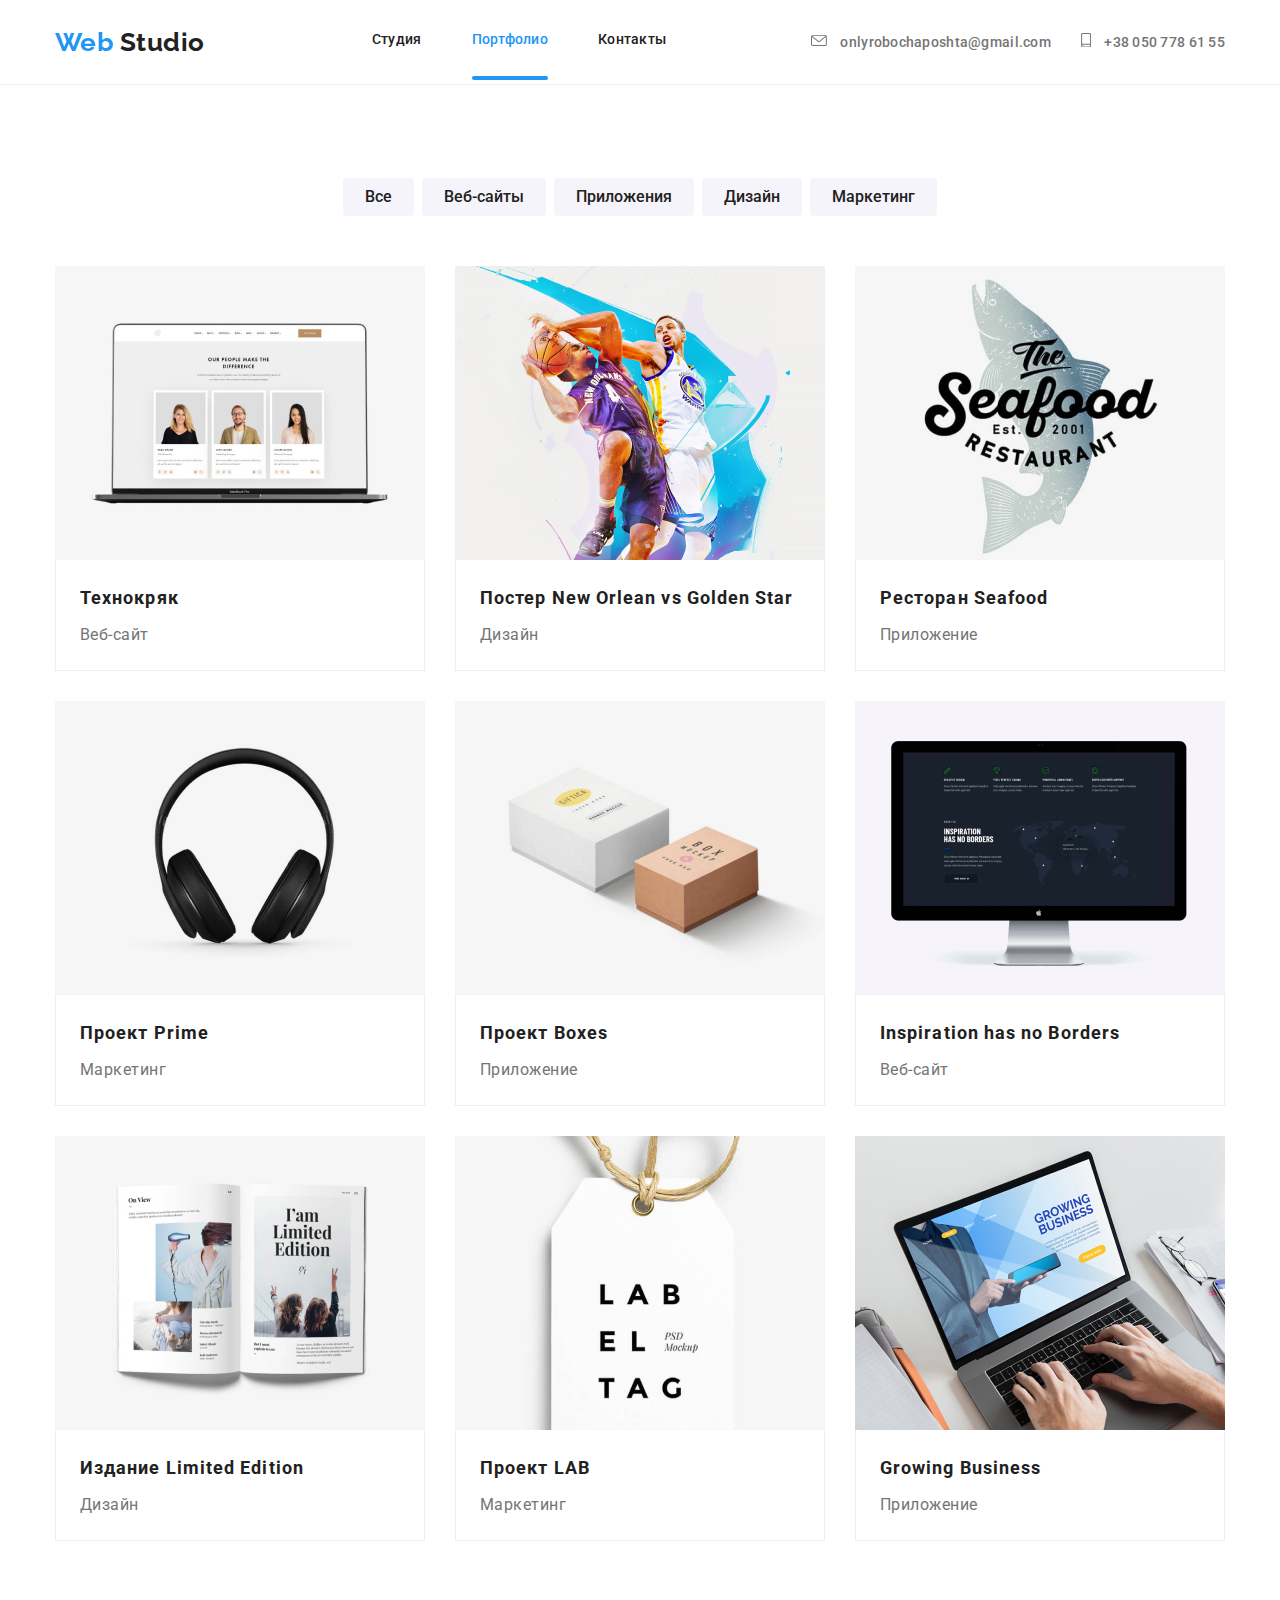
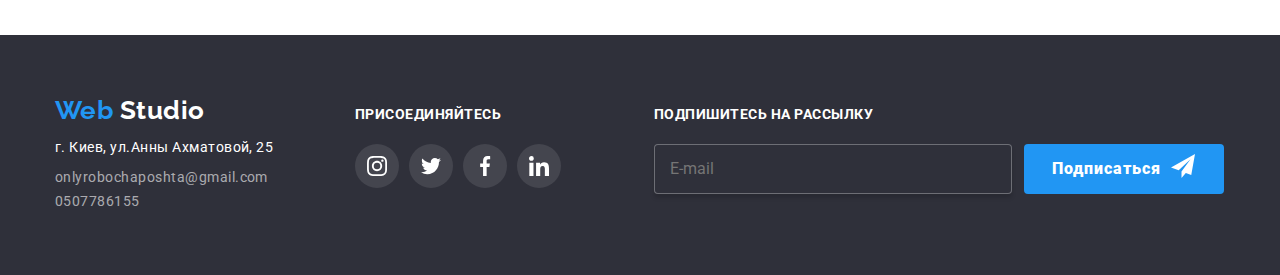
==== commit 313414d0: "Update portfolio.html" ====
--- a/portfolio.html
+++ b/portfolio.html
@@ -49,7 +49,7 @@
                 <svg class="mail-icon">
                   <use href="./images/spryte.svg#mail"></use>
                 </svg>
-                onlyrob@gmail.com
+                onlyrobochaposhta@gmail.com
               </a>
             </li>
             <li class="list-number">
--- a/css/maine.min.css
+++ b/css/maine.min.css
@@ -1,2 +1,2 @@
-.icon-satellite::before{background-image:url("../images/satellite.svg")}.icon-clock::before{background-image:url("../images/clock.svg")}.icon-pc::before{background-image:url("../images/pc.svg")}.icon-astronaut::before{background-image:url("../images/astronaut.svg")}.hidden-title{margin:0;display:none}body{background-color:#fff;color:#212121;letter-spacing:0.03em;font-family:Roboto, sans-serif}img{display:block}.general-a{text-decoration:none;color:#212121}.general-ul{margin:0;padding:0;list-style:none}.btn{display:inline-block;color:#fff;background-color:#2196f3;font-weight:700;font-size:16px;line-height:1.9;letter-spacing:0.06em;display:inline-block;border-radius:4px;padding:10px 32px;text-align:center;min-width:200px;border:none}.footerbtn-text{display:inline-block;color:#fff;background-color:#2196f3;font-weight:900;font-size:16px;line-height:1.9;letter-spacing:0.06em;display:-webkit-box;display:-ms-flexbox;display:flex;border-radius:4px;padding:10px 28px;text-align:center;min-width:200px;border:none;cursor:pointer}.footerbtn-text:focus{outline:2px solid #fff}@media screen and (max-width: 767px){.footerbtn-text{margin-top:20px;margin-right:auto;margin-left:auto}}@media screen and (max-width: 1199px){.footerbtn-text{margin-top:20px;margin-right:auto;margin-left:auto}}.input{color:#fff;padding:16px 15px;background-color:#2f303a;border:1px solid rgba(255,255,255,0.3);-webkit-box-shadow:0px 4px 4px rgba(0,0,0,0.15);box-shadow:0px 4px 4px rgba(0,0,0,0.15);border-radius:4px;outline:none}.icon-btn::after{content:'';display:block;width:24px;height:24px;background-repeat:no-repeat;background-position:center;margin-left:10px;background-image:url(../images/icon-send.svg)}.container{margin:0 auto;padding-left:15px;padding-right:15px}@media screen and (min-width: 480px){.container{width:480px}}@media screen and (min-width: 768px){.container{width:768px}}@media screen and (min-width: 1200px){.container{width:1200px}}.link-block{display:block}.link-block::before{display:block;content:'';height:120px;background-repeat:no-repeat;background-position:center;background-color:#f5f4fa;border-radius:4px}@media screen and (min-width: 480px) and (max-width: 480px){.link-block{max-width:450px}}@media screen and (min-width: 768px){.link-block{width:354px}}@media screen and (min-width: 1200px){.link-block{width:270px}}.header-portfolio{border-bottom-width:1px;border-bottom-style:solid;border-bottom-color:#ececec}@media screen and (min-width: 768px){.general-flex{display:-webkit-box;display:-ms-flexbox;display:flex;-ms-flex-wrap:wrap;flex-wrap:wrap}}.general-nav{color:#212121;display:inline-block;padding-top:32px;padding-bottom:32px;font-weight:500;font-size:14px;line-height:1.14;letter-spacing:0.02em;outline:none;-webkit-transition:color 250ms cubic-bezier(0.4, 0, 0.2, 1);transition:color 250ms cubic-bezier(0.4, 0, 0.2, 1)}.general-nav:hover{color:#2196f3}.general-nav:focus{color:#2196f3}.current{color:#2196f3}.current::after{position:absolute;bottom:0;content:'';display:block;background-color:#2196f3;width:100%;height:4px;border-radius:2px}.number-nav{color:#757575;font-weight:500;font-size:14px;line-height:1.14;letter-spacing:0.02em;outline:none;-webkit-transition:color 250ms cubic-bezier(0.4, 0, 0.2, 1);transition:color 250ms cubic-bezier(0.4, 0, 0.2, 1)}.number-nav:hover{color:#2196f3}.number-nav:focus{color:#2196f3}@media screen and (max-width: 767px){.number-info>.list-number{margin-bottom:16px}}.phone-icon{fill:#757575;width:10px;height:14.94px;margin-right:10px;-webkit-transition:fill 250ms cubic-bezier(0.4, 0, 0.2, 1);transition:fill 250ms cubic-bezier(0.4, 0, 0.2, 1)}.mail-icon{fill:#757575;width:16px;height:11.2px;margin-right:10px;-webkit-transition:fill 250ms cubic-bezier(0.4, 0, 0.2, 1);transition:fill 250ms cubic-bezier(0.4, 0, 0.2, 1)}.number-nav:hover .phone-icon{fill:#2196f3}.number-nav:focus .phone-icon{fill:#2196f3}.number-nav:hover .mail-icon{fill:#2196f3}.number-nav:focus .mail-icon{fill:#2196f3}@media screen and (min-width: 1200px){.number-info .list-number:not(:last-child){margin-right:30px}}@media screen and (max-width: 767px){.number-info{margin-bottom:60px;margin-top:60px}}.number-info{margin-left:auto}@media screen and (min-width: 768px){.general-ul.nav-list{display:-webkit-box;display:-ms-flexbox;display:flex}}@media screen and (min-width: 1200px){.general-ul.nav-list{display:-webkit-box;display:-ms-flexbox;display:flex}}@media screen and (min-width: 768px){.nav-list .nav-item:not(:last-child){margin-right:50px}}@media screen and (min-width: 1200px){.nav-list{margin-left:86px}}@media screen and (min-width: 1200px){.number-info{display:-webkit-box;display:-ms-flexbox;display:flex}}@media screen and (min-width: 768px){.flex-boxoll{display:-webkit-box;display:-ms-flexbox;display:flex}}@media screen and (min-width: 1200px){.flex-boxoll{display:-webkit-box;display:-ms-flexbox;display:flex}}.flex-boxnav{-webkit-box-align:center;-ms-flex-align:center;align-items:center}.modal{position:fixed;top:0;left:0;width:100%;height:100%;background-color:rgba(0,0,0,0.2);opacity:1;-webkit-transition:opacity 250ms cubic-bezier(0.4, 0, 0.2, 1);transition:opacity 250ms cubic-bezier(0.4, 0, 0.2, 1)}.modal.is-hidden{opacity:0;pointer-events:none}.modal.is-hidden .modal-form{-webkit-transform:translate(-50%, -50%) scale(0.1);transform:translate(-50%, -50%) scale(0.1)}.modal-form{position:absolute;top:50%;left:50%;text-align:center;background-color:#fff;padding:40px 40px;margin-left:auto;margin-right:auto;-webkit-transform:translate(-50%, -50%) scale(1);transform:translate(-50%, -50%) scale(1);-webkit-transition:-webkit-transform 250ms cubic-bezier(0.4, 0, 0.2, 1);transition:-webkit-transform 250ms cubic-bezier(0.4, 0, 0.2, 1);transition:transform 250ms cubic-bezier(0.4, 0, 0.2, 1);transition:transform 250ms cubic-bezier(0.4, 0, 0.2, 1), -webkit-transform 250ms cubic-bezier(0.4, 0, 0.2, 1)}@media screen and (min-width: 480px){.modal-form{width:450px;height:609px}}@media screen and (min-width: 768px){.modal-form{width:450px;height:609px}}@media screen and (min-width: 1200px){.modal-form{width:528px;height:581px}}.modal-p{margin-top:0px;margin-bottom:30px;font-weight:700;font-size:20px;line-height:1.5}@media screen and (min-width: 480px){.modal-p{font-size:20px;line-height:1.5}}@media screen and (min-width: 1200px){.modal-p{font-size:20px;line-height:1.15}}.input-modal{height:40px;padding:12px 42px;border:1px solid rgba(33,33,33,0.2);border-radius:4px;display:inline-block;outline:none}.input-modal:focus{border:1px solid #2196f3;border-radius:4px}@media screen and (min-width: 480px){.input-modal{width:370px}}@media screen and (min-width: 1200px){.input-modal{width:448px}}.input-textarea{height:120px;border:1px solid rgba(33,33,33,0.2);border-radius:4px;resize:none;outline:none}.input-textarea:focus{border:1px solid #2196f3;border-radius:4px}@media screen and (min-width: 480px){.input-textarea{width:370px}}@media screen and (min-width: 1200px){.input-textarea{width:448px}}.policy{position:relative;display:inline-block;color:#757575;font-weight:400;font-size:12px;line-height:1.16;margin-bottom:30px}@media screen and (min-width: 480px){.policy{font-size:12px;line-height:1.16}}@media screen and (min-width: 768px){.policy{font-size:12px;line-height:1.16}}@media screen and (min-width: 1200px){.policy{font-size:14px;line-height:1.71}}.policy .general-a{display:inline-block;color:#2196f3;text-decoration:underline;font-weight:400}@media screen and (min-width: 480px){.policy .general-a{font-size:12px;line-height:1.16}}@media screen and (min-width: 1200px){.policy .general-a{font-size:14px;line-height:1.71}}.policy-input{margin-left:20px;-webkit-appearance:none;-moz-appearance:none;appearance:none}.btn-modal{padding:10px 55px;background:#2196f3;color:#fff;-webkit-box-shadow:0px 4px 4px rgba(0,0,0,0.15);box-shadow:0px 4px 4px rgba(0,0,0,0.15);border:none;border-radius:4px;font-weight:700;font-size:16px;line-height:1.87;letter-spacing:0.06em}.form-input{position:relative;margin-bottom:28px}.form-inputcom{position:relative;margin-bottom:20px}.text-formcom{position:absolute;top:3px;left:3px;display:inline-block;color:#757575;font-weight:400;font-size:14px;line-height:1.14;letter-spacing:0.01em;-webkit-transition:color 250ms cubic-bezier(0.4, 0, 0.2, 1),line-height 250ms cubic-bezier(0.4, 0, 0.2, 1),font-size 250ms cubic-bezier(0.4, 0, 0.2, 1),-webkit-transform 250ms cubic-bezier(0.4, 0, 0.2, 1);transition:color 250ms cubic-bezier(0.4, 0, 0.2, 1),line-height 250ms cubic-bezier(0.4, 0, 0.2, 1),font-size 250ms cubic-bezier(0.4, 0, 0.2, 1),-webkit-transform 250ms cubic-bezier(0.4, 0, 0.2, 1);transition:transform 250ms cubic-bezier(0.4, 0, 0.2, 1),color 250ms cubic-bezier(0.4, 0, 0.2, 1),line-height 250ms cubic-bezier(0.4, 0, 0.2, 1),font-size 250ms cubic-bezier(0.4, 0, 0.2, 1);transition:transform 250ms cubic-bezier(0.4, 0, 0.2, 1),color 250ms cubic-bezier(0.4, 0, 0.2, 1),line-height 250ms cubic-bezier(0.4, 0, 0.2, 1),font-size 250ms cubic-bezier(0.4, 0, 0.2, 1),-webkit-transform 250ms cubic-bezier(0.4, 0, 0.2, 1)}.text-form{position:absolute;top:50%;left:42px;display:inline-block;color:#757575;font-weight:400;font-size:14px;line-height:1.14;letter-spacing:0.01em;-webkit-transform:translateY(-50%);transform:translateY(-50%);-webkit-transition:color 250ms cubic-bezier(0.4, 0, 0.2, 1),line-height 250ms cubic-bezier(0.4, 0, 0.2, 1),font-size 250ms cubic-bezier(0.4, 0, 0.2, 1),-webkit-transform 250ms cubic-bezier(0.4, 0, 0.2, 1);transition:color 250ms cubic-bezier(0.4, 0, 0.2, 1),line-height 250ms cubic-bezier(0.4, 0, 0.2, 1),font-size 250ms cubic-bezier(0.4, 0, 0.2, 1),-webkit-transform 250ms cubic-bezier(0.4, 0, 0.2, 1);transition:transform 250ms cubic-bezier(0.4, 0, 0.2, 1),color 250ms cubic-bezier(0.4, 0, 0.2, 1),line-height 250ms cubic-bezier(0.4, 0, 0.2, 1),font-size 250ms cubic-bezier(0.4, 0, 0.2, 1);transition:transform 250ms cubic-bezier(0.4, 0, 0.2, 1),color 250ms cubic-bezier(0.4, 0, 0.2, 1),line-height 250ms cubic-bezier(0.4, 0, 0.2, 1),font-size 250ms cubic-bezier(0.4, 0, 0.2, 1),-webkit-transform 250ms cubic-bezier(0.4, 0, 0.2, 1)}.images-modal{position:absolute;top:50%;left:16px;fill:#212121;display:inline-block;width:18px;height:18px;-webkit-transform:translateY(-50%);transform:translateY(-50%);-webkit-transition:fill 250ms cubic-bezier(0.4, 0, 0.2, 1);transition:fill 250ms cubic-bezier(0.4, 0, 0.2, 1)}.input-modal:focus ~ .text-form,.input-modal:not(:placeholder-shown) ~ .text-form{-webkit-transform:translate(-24px, -38px);transform:translate(-24px, -38px);color:#2196f3;font-size:12px;line-height:1.16}.input-modal:focus ~ .images-modal{fill:#2196f3}.input-textarea:focus+.text-formcom,.input-textarea:not(:placeholder-shown)+.text-formcom{-webkit-transform:translateY(-21px);transform:translateY(-21px);color:#2196f3;font-size:12px;line-height:1.16}.icon-modal{position:absolute;top:50%;left:0;display:inline-block;width:15px;height:15px;border:2px solid black;border-radius:4px;-webkit-transform:translateY(-50%);transform:translateY(-50%)}.policy-input:checked ~ .icon-modal{background-color:#2196f3;background-image:url(../images/checked.svg);background-size:contain;background-origin:border-box;border-color:#2196f3}.btn-close{position:absolute;top:8px;right:8px;width:30px;height:30px;background-image:url(../images/close-modal.svg);background-color:#fff;border:none;border-radius:50%;-webkit-box-shadow:0px 2px 1px rgba(0,0,0,0.2),0px 1px 1px rgba(0,0,0,0.14),0px 1px 3px rgba(0,0,0,0.12);box-shadow:0px 2px 1px rgba(0,0,0,0.2),0px 1px 1px rgba(0,0,0,0.14),0px 1px 3px rgba(0,0,0,0.12)}.hero{text-align:center;margin-left:auto;margin-right:auto;background-repeat:no-repeat}@media screen and (max-width: 767px){.hero{background-image:-webkit-gradient(linear, left top, right top, from(rgba(47,48,58,0.8)), to(rgba(47,48,58,0.8))),url("../images/header-mobile.jpg");background-image:linear-gradient(to right, rgba(47,48,58,0.8), rgba(47,48,58,0.8)),url("../images/header-mobile.jpg");background-size:480px 400px;max-width:480px;height:400px}}@media screen and (min-width: 768px){.hero{background-image:-webkit-gradient(linear, left top, right top, from(rgba(47,48,58,0.8)), to(rgba(47,48,58,0.8))),url("../images/header-tablets.jpg");background-image:linear-gradient(to right, rgba(47,48,58,0.8), rgba(47,48,58,0.8)),url("../images/header-tablets.jpg");background-size:768px 400px;max-width:768px;height:400px}}@media screen and (min-width: 1200px){.hero{background-image:-webkit-gradient(linear, left top, right top, from(rgba(47,48,58,0.8)), to(rgba(47,48,58,0.8))),url("../images/header.jpg");background-image:linear-gradient(to right, rgba(47,48,58,0.8), rgba(47,48,58,0.8)),url("../images/header.jpg");background-size:1600px 600px;max-width:1600px;height:600px}}.hero-container{margin:0 auto}@media screen and (max-width: 767px){.hero-container{max-width:360px;height:400px;padding-top:118px}}@media screen and (min-width: 768px){.hero-container{max-width:360px;height:400px;padding-top:118px}}@media screen and (min-width: 1200px){.hero-container{max-width:696px;height:600px;padding-top:200px;padding-bottom:200px}}.title-general{color:#fff;margin-top:0;margin-bottom:30px;margin-left:auto;margin-right:auto;font-weight:900;text-transform:uppercase;letter-spacing:0.06em}@media screen and (max-width: 767px){.title-general{font-size:26px;line-height:1.62}}@media screen and (min-width: 1200px){.title-general{font-size:44px;line-height:1.4}}.title-h{margin-top:0px;margin-bottom:50px;font-weight:700;font-size:36px;line-height:1.17;text-align:center}.title-text{height:16px;margin-top:30px;margin-bottom:0px;font-weight:700;font-size:14px;line-height:1.14;text-transform:uppercase}.paragraph-text{color:#757575;height:75px;margin-top:10px;margin-bottom:0px;font-weight:400;font-size:14px;line-height:1.714}.section-one .container{padding-top:94px;padding-bottom:94px;border-bottom:1px solid #ececec}@media screen and (min-width: 768px){.about-us{width:calc((100% - 4 * 15px) / 2);margin:15px}}@media screen and (min-width: 1200px){.about-us{width:calc((100% - 8 * 15px) / 4);margin-right:15px}}.section-oneli{margin:-15px}.section-two .container{padding-top:94px;padding-bottom:94px}@media screen and (max-width: 1199px){.section-two{display:none}}.text-work{position:absolute;bottom:0;right:0;color:#fff;background:rgba(47,48,58,0.8);width:100%;height:70px;margin-top:0px;margin-bottom:0px;padding-top:27px;font-weight:700;font-size:14px;line-height:1.14;text-align:center;text-transform:uppercase}.work-card{background:#fff;padding-bottom:24px;border-radius:4px;-webkit-box-shadow:0px 2px 1px rgba(0,0,0,0.2),0px 1px 1px rgba(0,0,0,0.14),0px 1px 3px rgba(0,0,0,0.12);box-shadow:0px 2px 1px rgba(0,0,0,0.2),0px 1px 1px rgba(0,0,0,0.14),0px 1px 3px rgba(0,0,0,0.12)}.work-calc{width:calc((100% - 6 * 15px) / 3);margin:15px}.section-three{background-color:#f5f4fa}.section-three .container{padding-bottom:94px;padding-top:94px}.position{position:relative}.name-people{margin-top:30px;margin-bottom:0px;font-weight:500;font-size:16px;line-height:1.18;text-align:center}@media screen and (max-width: 767px){.team-calc:not(:last-child){margin-bottom:30px}}@media screen and (min-width: 768px){.team-calc{width:calc((100% - 4 * 15px) / 2);margin:15px}}@media screen and (min-width: 1200px){.team-calc{width:calc((100% - 8 * 15px) / 4);margin:15px}}.work-list{margin:-15px}@media screen and (min-width: 768px){.work-list{display:-webkit-box;display:-ms-flexbox;display:flex;-ms-flex-wrap:wrap;flex-wrap:wrap;margin:-15px}}.work-people{color:#757575;margin-top:10px;margin-bottom:0px;font-weight:400;font-size:16px;line-height:1.18;text-align:center}.social-network{margin-top:16px;display:-webkit-box;display:-ms-flexbox;display:flex;-webkit-box-pack:center;-ms-flex-pack:center;justify-content:center}.section{background-color:#f5f4fa}.social-box{display:-webkit-box;display:-ms-flexbox;display:flex;-webkit-box-align:center;-ms-flex-align:center;align-items:center;background-color:#fff;width:44px;height:44px;border-radius:50%;outline:none;-webkit-transition:background-color 250ms cubic-bezier(0.4, 0, 0.2, 1);transition:background-color 250ms cubic-bezier(0.4, 0, 0.2, 1)}.social-box:hover{background-color:#2196f3}.social-box:focus{background-color:#2196f3}.photo-set{display:block;width:100%}.instagram{fill:#afb1b8;width:20px;height:20px;margin-left:auto;margin-right:auto;-webkit-transition:fill 250ms cubic-bezier(0.4, 0, 0.2, 1);transition:fill 250ms cubic-bezier(0.4, 0, 0.2, 1)}.twitter{fill:#afb1b8;width:20px;height:20px;margin-left:auto;margin-right:auto;-webkit-transition:fill 250ms cubic-bezier(0.4, 0, 0.2, 1);transition:fill 250ms cubic-bezier(0.4, 0, 0.2, 1)}.facebook{fill:#afb1b8;width:20px;height:20px;margin-left:auto;margin-right:auto;-webkit-transition:fill 250ms cubic-bezier(0.4, 0, 0.2, 1);transition:fill 250ms cubic-bezier(0.4, 0, 0.2, 1)}.linkedin{fill:#afb1b8;width:20px;height:20px;margin-left:auto;margin-right:auto;-webkit-transition:fill 250ms cubic-bezier(0.4, 0, 0.2, 1);transition:fill 250ms cubic-bezier(0.4, 0, 0.2, 1)}.social-box:hover .instagram,.social-box:focus .instagram{fill:#fff}.social-box:hover .twitter,.social-box:focus .twitter{fill:#fff}.social-box:hover .facebook,.social-box:focus .facebook{fill:#fff}.social-box:hover .linkedin,.social-box:focus .linkedin{fill:#fff}.section-four .container{padding-top:94px;padding-bottom:94px}.company-border{display:-webkit-box;display:-ms-flexbox;display:flex;-webkit-box-align:center;-ms-flex-align:center;align-items:center;height:90px;border:1px solid #afb1b8;outline:none;border-radius:4px;-webkit-transition:border 250ms cubic-bezier(0.4, 0, 0.2, 1);transition:border 250ms cubic-bezier(0.4, 0, 0.2, 1)}.company-border:hover{border-color:#2196f3}.company-border:focus{border-color:#2196f3}@media screen and (min-width: 768px){.company-border{width:226px}}@media screen and (min-width: 1200px){.company-border{width:170px}}.company-border:hover .logo-one,.company-border:focus .logo-one{fill:#2196f3}.company-border:hover .logo-two,.company-border:focus .logo-two{fill:#2196f3}.company-border:hover .logo-three,.company-border:focus .logo-three{fill:#2196f3}.company-border:hover .logo-four,.company-border:focus .logo-four{fill:#2196f3}.company-border:hover .logo-five,.company-border:focus .logo-five{fill:#2196f3}.company-border:hover .logo-six,.company-border:focus .logo-six{fill:#2196f3}@media screen and (max-width: 767px){.company{margin:-15px;display:-webkit-box;display:-ms-flexbox;display:flex;-webkit-box-pack:center;-ms-flex-pack:center;justify-content:center;-ms-flex-wrap:wrap;flex-wrap:wrap}}@media screen and (min-width: 768px){.company{margin:-15px;display:-webkit-box;display:-ms-flexbox;display:flex;-webkit-box-pack:center;-ms-flex-pack:center;justify-content:center;-ms-flex-wrap:wrap;flex-wrap:wrap}}@media screen and (min-width: 1200px){.company{margin:-15px;display:-webkit-box;display:-ms-flexbox;display:flex;-webkit-box-pack:center;-ms-flex-pack:center;justify-content:center;margin:0 auto}}.item-company{display:inline-block}@media screen and (max-width: 767px){.item-company{width:calc((100% - 4 * 15px) / 2);margin:15px}}@media screen and (min-width: 768px){.item-company{width:calc((100% - 6 * 15px) / 3);margin:15px}}@media screen and (min-width: 1200px){.item-company{width:calc((100% - 12 * 15px) / 6);margin:15px}}.social-network .item:not(:last-child){margin-right:10px}.logo-one{fill:#afb1b8;width:44.27px;height:49.23px;margin-right:auto;margin-left:auto;-webkit-transition:fill 250ms cubic-bezier(0.4, 0, 0.2, 1);transition:fill 250ms cubic-bezier(0.4, 0, 0.2, 1)}.logo-two{fill:#afb1b8;width:40px;height:52px;margin-right:auto;margin-left:auto;-webkit-transition:fill 250ms cubic-bezier(0.4, 0, 0.2, 1);transition:fill 250ms cubic-bezier(0.4, 0, 0.2, 1)}.logo-three{fill:#afb1b8;width:41px;height:42.6px;margin-right:auto;margin-left:auto;-webkit-transition:fill 250ms cubic-bezier(0.4, 0, 0.2, 1);transition:fill 250ms cubic-bezier(0.4, 0, 0.2, 1)}.logo-four{fill:#afb1b8;width:79.66px;height:42.02px;margin-right:auto;margin-left:auto;-webkit-transition:fill 250ms cubic-bezier(0.4, 0, 0.2, 1);transition:fill 250ms cubic-bezier(0.4, 0, 0.2, 1)}.logo-five{fill:#afb1b8;width:59px;height:47px;margin-right:auto;margin-left:auto;-webkit-transition:fill 250ms cubic-bezier(0.4, 0, 0.2, 1);transition:fill 250ms cubic-bezier(0.4, 0, 0.2, 1)}.logo-six{fill:#afb1b8;width:88.48px;height:45.44px;margin-right:auto;margin-left:auto;-webkit-transition:fill 250ms cubic-bezier(0.4, 0, 0.2, 1);transition:fill 250ms cubic-bezier(0.4, 0, 0.2, 1)}.logo{color:#212121;font-family:Raleway;font-weight:700;font-size:26px;line-height:1.19}.color-logo{color:#2196f3}.adrfooter-div .general-a.logo{color:#fff}@media screen and (max-width: 767px){.adrfooter-div{text-align:center}}@media screen and (min-width: 768px){.adrfooter-div{margin-top:60px}}.bg-footer{background-color:#2f303a}@media screen and (max-width: 767px){.bg-footer{padding-top:60px}}.bg-footer .container{padding-bottom:60px}.general-address{font-style:normal}@media screen and (min-width: 1200px){.general-address{width:231px;margin-right:69px}}.footer-m .footer-heading{width:145px;height:16px}.footer-heading{color:#fff;margin-top:0px;margin-bottom:21px;font-weight:700;font-size:14px;line-height:1.14;text-transform:uppercase}@media screen and (max-width: 767px){.footer-heading{margin-left:auto;margin-right:auto}}@media screen and (min-width: 1200px){.footer-heading{margin-right:0px}}@media screen and (max-width: 767px){.flex-mobfooter{display:-webkit-box;display:-ms-flexbox;display:flex}}@media screen and (min-width: 1200px){.flex-footer{display:-webkit-box;display:-ms-flexbox;display:flex}}.general-flex .item:not(:last-child){margin-right:10px}@media screen and (min-width: 768px){.container-footer{display:-webkit-box;display:-ms-flexbox;display:flex}}@media screen and (min-width: 768px) and (max-width: 1199px){.container-footer{margin-left:82px;margin-right:82px}}@media screen and (min-width: 1200px){.adrfooter-div{margin-top:60px}}.number-footer{color:rgba(255,255,255,0.6);font-weight:normal;font-size:14px;line-height:1.71}.street{color:#fff;height:21px;margin-top:10px;margin-bottom:0px;font-weight:400;font-size:14px;line-height:1.71}@media screen and (min-width: 1200px){.street{width:231px}}.fsocial-box{display:-webkit-box;display:-ms-flexbox;display:flex;-webkit-box-align:center;-ms-flex-align:center;align-items:center;background-color:rgba(255,255,255,0.1);width:44px;height:44px;border-radius:50%;outline:none;-webkit-transition:background-color 250ms cubic-bezier(0.4, 0, 0.2, 1);transition:background-color 250ms cubic-bezier(0.4, 0, 0.2, 1)}.fsocial-box:hover{background-color:#2196f3}.fsocial-box:focus{background-color:#2196f3}.address-ul{height:21px;margin-top:9px;margin-bottom:28px}@media screen and (min-width: 1200px){.address-ul{width:231px}}.instagram-two{fill:currentColor;width:20px;height:20px;margin-left:auto;margin-right:auto}.twitter-two{fill:currentColor;width:20px;height:20px;margin-left:auto;margin-right:auto}.facebook-two{fill:currentColor;width:20px;height:20px;margin-left:auto;margin-right:auto}.linkedin-two{fill:currentColor;width:20px;height:20px;margin-left:auto;margin-right:auto}@media screen and (max-width: 479px){.input{max-width:450px;height:50px}}@media screen and (min-width: 480px){.input{width:450px;height:50px}}@media screen and (min-width: 1200px){.input{margin-right:12px;width:358px;height:50px}}@media screen and (max-width: 1199px){.ssfooter-div{margin-top:56px;text-align:center}}@media screen and (min-width: 1200px){.ssfooter-div{margin-top:72px}}.footer-m{width:206px}@media screen and (max-width: 767px){.footer-m{padding-top:60px;margin:0 auto}}@media screen and (min-width: 768px){.footer-m{margin-top:65px;margin-left:auto}}@media screen and (min-width: 1200px){.footer-m{height:81px;margin-top:72px;margin-right:93px}}.container-portfolio{margin-top:93px;margin-bottom:94px;margin-left:auto;margin-right:auto;padding-left:15px;padding-right:15px}@media screen and (min-width: 480px){.container-portfolio{width:480px}}@media screen and (min-width: 768px){.container-portfolio{width:768px}}@media screen and (min-width: 1200px){.container-portfolio{width:1200px}}.button-list{margin-bottom:50px}@media screen and (max-width: 767px){.button-list{display:-webkit-box;display:-ms-flexbox;display:flex;-ms-flex-wrap:wrap;flex-wrap:wrap}}@media screen and (min-width: 768px){.button-list{-webkit-box-pack:center;-ms-flex-pack:center;justify-content:center}}.button-box{color:#212121;background-color:#f5f4fa;padding:6px 22px;border:none;border-radius:4px;font-family:Roboto;font-weight:500;font-size:16px;line-height:1.62;-webkit-box-shadow:none;box-shadow:none;outline:none;-webkit-transition:background-color 250ms cubic-bezier(0.4, 0, 0.2, 1),color 250ms cubic-bezier(0.4, 0, 0.2, 1),-webkit-box-shadow 250ms cubic-bezier(0.4, 0, 0.2, 1);transition:background-color 250ms cubic-bezier(0.4, 0, 0.2, 1),color 250ms cubic-bezier(0.4, 0, 0.2, 1),-webkit-box-shadow 250ms cubic-bezier(0.4, 0, 0.2, 1);transition:background-color 250ms cubic-bezier(0.4, 0, 0.2, 1),color 250ms cubic-bezier(0.4, 0, 0.2, 1),box-shadow 250ms cubic-bezier(0.4, 0, 0.2, 1);transition:background-color 250ms cubic-bezier(0.4, 0, 0.2, 1),color 250ms cubic-bezier(0.4, 0, 0.2, 1),box-shadow 250ms cubic-bezier(0.4, 0, 0.2, 1),-webkit-box-shadow 250ms cubic-bezier(0.4, 0, 0.2, 1)}@media screen and (max-width: 767px){.button-m{margin-right:8px;margin-top:15px}}@media screen and (min-width: 768px){.button-m:not(:last-child){margin-right:8px}}.button-box:hover,.button-box:focus{background-color:#2196f3;color:#fff;-webkit-box-shadow:0px 2px 2px rgba(0,0,0,0.12),0px 1px 2px rgba(0,0,0,0.08),0px 3px 1px rgba(0,0,0,0.1);box-shadow:0px 2px 2px rgba(0,0,0,0.12),0px 1px 2px rgba(0,0,0,0.08),0px 3px 1px rgba(0,0,0,0.1)}.portfolio-h{color:#212121;margin-top:0px;margin-bottom:0px;font-weight:700;font-size:18px;line-height:2;letter-spacing:0.06em}@media screen and (min-width: 768px){.portfolio-h{width:322px}}.portfolio-pone{color:#757575;margin-left:0px;margin-right:0px;margin-top:4px;margin-bottom:0px;font-weight:400;font-size:16px;line-height:1.87}@media screen and (min-width: 768px){.portfolio-pone{width:322px}}.portfolio-text{position:absolute;top:50%;left:50%;-webkit-transform:translate(-50%, -50%);transform:translate(-50%, -50%);color:#fff;width:322px;margin-top:0px;margin-bottom:0px;font-weight:400;font-size:18px;line-height:1.56}.overlay{position:absolute;top:0;left:0;background-color:rgba(33,150,243,0.9);width:100%;height:100%;-webkit-transform:translateY(100%);transform:translateY(100%);-webkit-transition:-webkit-transform 250ms cubic-bezier(0.4, 0, 0.2, 1);transition:-webkit-transform 250ms cubic-bezier(0.4, 0, 0.2, 1);transition:transform 250ms cubic-bezier(0.4, 0, 0.2, 1);transition:transform 250ms cubic-bezier(0.4, 0, 0.2, 1), -webkit-transform 250ms cubic-bezier(0.4, 0, 0.2, 1)}.position{overflow:hidden}.general-a:hover .overlay,.general-a:focus .overlay{-webkit-transform:translateY(0);transform:translateY(0)}@media screen and (min-width: 768px){.p-list{display:-webkit-box;display:-ms-flexbox;display:flex;-ms-flex-wrap:wrap;flex-wrap:wrap;margin:-15px}}.portfolio-card{padding-left:24px;padding-right:24px;padding-top:20px;padding-bottom:20px;border-right:1px solid #eeeeee;border-bottom:1px solid #eeeeee;border-left:1px solid #eeeeee}.flex-li{margin:15px}@media screen and (max-width: 479px){.flex-li{max-width:450px}}@media screen and (min-width: 768px){.flex-li{width:calc((100% - 4 * 15px) / 2)}}@media screen and (min-width: 1200px){.flex-li{width:calc((100% - 6 * 15px) / 3)}}.flex-li .general-a{display:block;outline:none;-webkit-box-shadow:none;box-shadow:none;-webkit-transition:-webkit-box-shadow 250ms cubic-bezier(0.4, 0, 0.2, 1);transition:-webkit-box-shadow 250ms cubic-bezier(0.4, 0, 0.2, 1);transition:box-shadow 250ms cubic-bezier(0.4, 0, 0.2, 1);transition:box-shadow 250ms cubic-bezier(0.4, 0, 0.2, 1), -webkit-box-shadow 250ms cubic-bezier(0.4, 0, 0.2, 1)}.flex-li .general-a:hover,.flex-li .general-a:focus{-webkit-box-shadow:1px 4px 6px rgba(0,0,0,0.16),0px 4px 4px rgba(0,0,0,0.06),0px 1px 1px rgba(0,0,0,0.12);box-shadow:1px 4px 6px rgba(0,0,0,0.16),0px 4px 4px rgba(0,0,0,0.06),0px 1px 1px rgba(0,0,0,0.12)}@media screen and (max-width: 767px) and (min-device-pixel-ratio: 2), screen and (max-width: 767px) and (-webkit-min-device-pixel-ratio: 2), screen and (max-width: 767px) and (min-resolution: 192dpi), screen and (max-width: 767px) and (min-resolution: 2dppx){.hero{background-image:-webkit-gradient(linear, left top, right top, from(rgba(47,48,58,0.8)), to(rgba(47,48,58,0.8))),url("../images/header-mobile@2x.jpg");background-image:linear-gradient(to right, rgba(47,48,58,0.8), rgba(47,48,58,0.8)),url("../images/header-mobile@2x.jpg")}}@media screen and (max-width: 767px) and (min-device-pixel-ratio: 3), screen and (max-width: 767px) and (-webkit-min-device-pixel-ratio: 3), screen and (max-width: 767px) and (min-resolution: 288dpi), screen and (max-width: 767px) and (min-resolution: 3dppx){.hero{background-image:-webkit-gradient(linear, left top, right top, from(rgba(47,48,58,0.8)), to(rgba(47,48,58,0.8))),url("../images/header-mobile@3x.jpg");background-image:linear-gradient(to right, rgba(47,48,58,0.8), rgba(47,48,58,0.8)),url("../images/header-mobile@3x.jpg")}}@media screen and (min-width: 768px) and (min-device-pixel-ratio: 2), screen and (min-width: 768px) and (-webkit-min-device-pixel-ratio: 2), screen and (min-width: 768px) and (min-resolution: 192dpi), screen and (min-width: 768px) and (min-resolution: 2dppx){.hero{background-image:-webkit-gradient(linear, left top, right top, from(rgba(47,48,58,0.8)), to(rgba(47,48,58,0.8))),url("../images/header-tablets@2x.jpg");background-image:linear-gradient(to right, rgba(47,48,58,0.8), rgba(47,48,58,0.8)),url("../images/header-tablets@2x.jpg")}}@media screen and (min-width: 768px) and (min-device-pixel-ratio: 3), screen and (min-width: 768px) and (-webkit-min-device-pixel-ratio: 3), screen and (min-width: 768px) and (min-resolution: 288dpi), screen and (min-width: 768px) and (min-resolution: 3dppx){.hero{background-image:-webkit-gradient(linear, left top, right top, from(rgba(47,48,58,0.8)), to(rgba(47,48,58,0.8))),url("../images/header-tablets@3x.jpg");background-image:linear-gradient(to right, rgba(47,48,58,0.8), rgba(47,48,58,0.8)),url("../images/header-tablets@3x.jpg")}}@media screen and (max-width: 767px){.page-header{position:relative}}@media screen and (max-width: 767px){.header-portfolio{position:relative}}@media screen and (max-width: 767px){.menu-button{display:-webkit-inline-box;display:-ms-inline-flexbox;display:inline-flex;margin:0;padding:0;border:none;background-color:transparent;margin-left:auto}.menu-button .icon-close{display:none}.menu-button.is-open .icon-close{display:block}.menu-button.is-open .icon-menumob{display:none}}@media screen and (min-width: 768px){.menu-button{display:none}}@media screen and (max-width: 767px){.menu-mobile{position:absolute;top:100%;left:0;width:100%;background-color:#fff;display:none;text-align:center;border-top:1px solid #ececec;-webkit-box-shadow:0px 1px 3px rgba(0,0,0,0.16),0px 2px 4px rgba(0,0,0,0.08),0px 4px 8px rgba(0,0,0,0.04);box-shadow:0px 1px 3px rgba(0,0,0,0.16),0px 2px 4px rgba(0,0,0,0.08),0px 4px 8px rgba(0,0,0,0.04);z-index:999}.menu-mobile.is-open{display:block}}@media screen and (min-width: 768px){.menu-mobile{-ms-flex-preferred-size:100%;flex-basis:100%}}@media screen and (max-width: 767px){.container.flex-boxoll.flex-boxnav{display:-webkit-box;display:-ms-flexbox;display:flex}}@media screen and (min-width: 768px){.menu-mobile{margin-left:81px}}
+.icon-satellite::before{background-image:url("../images/satellite.svg")}.icon-clock::before{background-image:url("../images/clock.svg")}.icon-pc::before{background-image:url("../images/pc.svg")}.icon-astronaut::before{background-image:url("../images/astronaut.svg")}.hidden-title{margin:0;display:none}body{background-color:#fff;color:#212121;letter-spacing:0.03em;font-family:Roboto, sans-serif}img{display:block}.general-a{text-decoration:none;color:#212121}.general-ul{margin:0;padding:0;list-style:none}.btn{display:inline-block;color:#fff;background-color:#2196f3;font-weight:700;font-size:16px;line-height:1.9;letter-spacing:0.06em;display:inline-block;border-radius:4px;padding:10px 32px;text-align:center;min-width:200px;border:none}.footerbtn-text{display:inline-block;color:#fff;background-color:#2196f3;font-weight:900;font-size:16px;line-height:1.9;letter-spacing:0.06em;display:-webkit-box;display:-ms-flexbox;display:flex;border-radius:4px;padding:10px 28px;text-align:center;min-width:200px;border:none;cursor:pointer}.footerbtn-text:focus{outline:2px solid #fff}@media screen and (max-width: 767px){.footerbtn-text{margin-top:20px;margin-right:auto;margin-left:auto}}@media screen and (max-width: 1199px){.footerbtn-text{margin-top:20px;margin-right:auto;margin-left:auto}}.input{color:#fff;padding:16px 15px;background-color:#2f303a;border:1px solid rgba(255,255,255,0.3);-webkit-box-shadow:0px 4px 4px rgba(0,0,0,0.15);box-shadow:0px 4px 4px rgba(0,0,0,0.15);border-radius:4px;outline:none}.icon-btn::after{content:'';display:block;width:24px;height:24px;background-repeat:no-repeat;background-position:center;margin-left:10px;background-image:url(../images/icon-send.svg)}.container{margin:0 auto;padding-left:15px;padding-right:15px}@media screen and (min-width: 480px){.container{width:480px}}@media screen and (min-width: 768px){.container{width:768px}}@media screen and (min-width: 1200px){.container{width:1200px}}.link-block{display:block}.link-block::before{display:block;content:'';height:120px;background-repeat:no-repeat;background-position:center;background-color:#f5f4fa;border-radius:4px}@media screen and (min-width: 480px) and (max-width: 480px){.link-block{max-width:450px}}@media screen and (min-width: 768px){.link-block{width:354px}}@media screen and (min-width: 1200px){.link-block{width:270px}}.header-portfolio{border-bottom-width:1px;border-bottom-style:solid;border-bottom-color:#ececec}@media screen and (min-width: 768px){.general-flex{display:-webkit-box;display:-ms-flexbox;display:flex;-ms-flex-wrap:wrap;flex-wrap:wrap}}.general-nav{color:#212121;display:inline-block;padding-top:32px;padding-bottom:32px;font-weight:500;font-size:14px;line-height:1.14;letter-spacing:0.02em;outline:none;-webkit-transition:color 250ms cubic-bezier(0.4, 0, 0.2, 1);transition:color 250ms cubic-bezier(0.4, 0, 0.2, 1)}.general-nav:hover{color:#2196f3}.general-nav:focus{color:#2196f3}.current{color:#2196f3}.current::after{position:absolute;bottom:0;content:'';display:block;background-color:#2196f3;width:100%;height:4px;border-radius:2px}.number-nav{color:#757575;font-weight:500;font-size:14px;line-height:1.14;letter-spacing:0.02em;outline:none;-webkit-transition:color 250ms cubic-bezier(0.4, 0, 0.2, 1);transition:color 250ms cubic-bezier(0.4, 0, 0.2, 1)}.number-nav:hover{color:#2196f3}.number-nav:focus{color:#2196f3}@media screen and (max-width: 767px){.number-info>.list-number{margin-bottom:16px}}.phone-icon{fill:#757575;width:10px;height:14.94px;margin-right:10px;-webkit-transition:fill 250ms cubic-bezier(0.4, 0, 0.2, 1);transition:fill 250ms cubic-bezier(0.4, 0, 0.2, 1)}.mail-icon{fill:#757575;width:16px;height:11.2px;margin-right:10px;-webkit-transition:fill 250ms cubic-bezier(0.4, 0, 0.2, 1);transition:fill 250ms cubic-bezier(0.4, 0, 0.2, 1)}.number-nav:hover .phone-icon{fill:#2196f3}.number-nav:focus .phone-icon{fill:#2196f3}.number-nav:hover .mail-icon{fill:#2196f3}.number-nav:focus .mail-icon{fill:#2196f3}@media screen and (min-width: 1200px){.number-info .list-number:not(:last-child){margin-right:30px}}@media screen and (max-width: 767px){.number-info{margin-bottom:60px;margin-top:60px}}.number-info{margin-left:auto}@media screen and (min-width: 768px){.general-ul.nav-list{display:-webkit-box;display:-ms-flexbox;display:flex}}@media screen and (min-width: 1200px){.general-ul.nav-list{display:-webkit-box;display:-ms-flexbox;display:flex}}@media screen and (min-width: 768px){.nav-list .nav-item:not(:last-child){margin-right:50px}}@media screen and (min-width: 1200px){.nav-list{margin-left:86px}}@media screen and (min-width: 1200px){.number-info{display:-webkit-box;display:-ms-flexbox;display:flex}}@media screen and (min-width: 768px){.flex-boxoll{display:-webkit-box;display:-ms-flexbox;display:flex}}@media screen and (min-width: 1200px){.flex-boxoll{display:-webkit-box;display:-ms-flexbox;display:flex}}.flex-boxnav{-webkit-box-align:center;-ms-flex-align:center;align-items:center}.modal{position:fixed;top:0;left:0;width:100%;height:100%;background-color:rgba(0,0,0,0.2);opacity:1;-webkit-transition:opacity 250ms cubic-bezier(0.4, 0, 0.2, 1);transition:opacity 250ms cubic-bezier(0.4, 0, 0.2, 1);overflow-y:scroll}.modal.is-hidden{opacity:0;pointer-events:none}.modal.is-hidden .modal-form{-webkit-transform:translate(-50%, -50%) scale(0.1);transform:translate(-50%, -50%) scale(0.1)}.modal-form{position:absolute;top:50%;left:50%;text-align:center;background-color:#fff;padding:40px 40px;margin-left:auto;margin-right:auto;margin-top:93px;-webkit-transform:translate(-50%, -50%) scale(1);transform:translate(-50%, -50%) scale(1);-webkit-transition:-webkit-transform 250ms cubic-bezier(0.4, 0, 0.2, 1);transition:-webkit-transform 250ms cubic-bezier(0.4, 0, 0.2, 1);transition:transform 250ms cubic-bezier(0.4, 0, 0.2, 1);transition:transform 250ms cubic-bezier(0.4, 0, 0.2, 1), -webkit-transform 250ms cubic-bezier(0.4, 0, 0.2, 1)}@media screen and (min-width: 480px){.modal-form{width:450px;height:609px}}@media screen and (min-width: 768px){.modal-form{width:450px;height:609px}}@media screen and (min-width: 1200px){.modal-form{width:528px;height:581px}}.modal-p{margin-top:0px;margin-bottom:30px;font-weight:700;font-size:20px;line-height:1.5}@media screen and (min-width: 480px){.modal-p{font-size:20px;line-height:1.5}}@media screen and (min-width: 1200px){.modal-p{font-size:20px;line-height:1.15}}.input-modal{height:40px;padding:12px 42px;border:1px solid rgba(33,33,33,0.2);border-radius:4px;display:inline-block;outline:none}.input-modal:focus{border:1px solid #2196f3;border-radius:4px}@media screen and (min-width: 480px){.input-modal{width:370px}}@media screen and (min-width: 1200px){.input-modal{width:448px}}.input-textarea{height:120px;border:1px solid rgba(33,33,33,0.2);border-radius:4px;resize:none;outline:none}@media screen and (max-width: 479px){.input-textarea{width:100%}}@media screen and (min-width: 480px){.input-textarea{width:100%}}@media screen and (min-width: 1200px){.input-textarea{width:448px}}.input-textarea:focus{border:1px solid #2196f3;border-radius:4px}.policy{position:relative;display:inline-block;color:#757575;font-weight:400;font-size:12px;line-height:1.16;margin-bottom:30px}@media screen and (min-width: 480px){.policy{font-size:12px;line-height:1.16}}@media screen and (min-width: 768px){.policy{font-size:12px;line-height:1.16}}@media screen and (min-width: 1200px){.policy{font-size:14px;line-height:1.71}}.policy .general-a{display:inline-block;color:#2196f3;text-decoration:underline;font-weight:400}@media screen and (min-width: 480px){.policy .general-a{font-size:12px;line-height:1.16}}@media screen and (min-width: 1200px){.policy .general-a{font-size:14px;line-height:1.71}}.policy-input{margin-left:20px;-webkit-appearance:none;-moz-appearance:none;appearance:none}.btn-modal{padding:10px 55px;background:#2196f3;color:#fff;-webkit-box-shadow:0px 4px 4px rgba(0,0,0,0.15);box-shadow:0px 4px 4px rgba(0,0,0,0.15);border:none;border-radius:4px;font-weight:700;font-size:16px;line-height:1.87;letter-spacing:0.06em}.form-input{position:relative;margin-bottom:28px}.form-inputcom{position:relative;margin-bottom:20px}.text-formcom{position:absolute;top:3px;left:3px;display:inline-block;color:#757575;font-weight:400;font-size:14px;line-height:1.14;letter-spacing:0.01em;-webkit-transition:color 250ms cubic-bezier(0.4, 0, 0.2, 1),line-height 250ms cubic-bezier(0.4, 0, 0.2, 1),font-size 250ms cubic-bezier(0.4, 0, 0.2, 1),-webkit-transform 250ms cubic-bezier(0.4, 0, 0.2, 1);transition:color 250ms cubic-bezier(0.4, 0, 0.2, 1),line-height 250ms cubic-bezier(0.4, 0, 0.2, 1),font-size 250ms cubic-bezier(0.4, 0, 0.2, 1),-webkit-transform 250ms cubic-bezier(0.4, 0, 0.2, 1);transition:transform 250ms cubic-bezier(0.4, 0, 0.2, 1),color 250ms cubic-bezier(0.4, 0, 0.2, 1),line-height 250ms cubic-bezier(0.4, 0, 0.2, 1),font-size 250ms cubic-bezier(0.4, 0, 0.2, 1);transition:transform 250ms cubic-bezier(0.4, 0, 0.2, 1),color 250ms cubic-bezier(0.4, 0, 0.2, 1),line-height 250ms cubic-bezier(0.4, 0, 0.2, 1),font-size 250ms cubic-bezier(0.4, 0, 0.2, 1),-webkit-transform 250ms cubic-bezier(0.4, 0, 0.2, 1)}.text-form{position:absolute;top:50%;left:42px;display:inline-block;color:#757575;font-weight:400;font-size:14px;line-height:1.14;letter-spacing:0.01em;-webkit-transform:translateY(-50%);transform:translateY(-50%);-webkit-transition:color 250ms cubic-bezier(0.4, 0, 0.2, 1),line-height 250ms cubic-bezier(0.4, 0, 0.2, 1),font-size 250ms cubic-bezier(0.4, 0, 0.2, 1),-webkit-transform 250ms cubic-bezier(0.4, 0, 0.2, 1);transition:color 250ms cubic-bezier(0.4, 0, 0.2, 1),line-height 250ms cubic-bezier(0.4, 0, 0.2, 1),font-size 250ms cubic-bezier(0.4, 0, 0.2, 1),-webkit-transform 250ms cubic-bezier(0.4, 0, 0.2, 1);transition:transform 250ms cubic-bezier(0.4, 0, 0.2, 1),color 250ms cubic-bezier(0.4, 0, 0.2, 1),line-height 250ms cubic-bezier(0.4, 0, 0.2, 1),font-size 250ms cubic-bezier(0.4, 0, 0.2, 1);transition:transform 250ms cubic-bezier(0.4, 0, 0.2, 1),color 250ms cubic-bezier(0.4, 0, 0.2, 1),line-height 250ms cubic-bezier(0.4, 0, 0.2, 1),font-size 250ms cubic-bezier(0.4, 0, 0.2, 1),-webkit-transform 250ms cubic-bezier(0.4, 0, 0.2, 1)}.images-modal{position:absolute;top:50%;left:16px;fill:#212121;display:inline-block;width:18px;height:18px;-webkit-transform:translateY(-50%);transform:translateY(-50%);-webkit-transition:fill 250ms cubic-bezier(0.4, 0, 0.2, 1);transition:fill 250ms cubic-bezier(0.4, 0, 0.2, 1)}.input-modal:focus ~ .text-form,.input-modal:not(:placeholder-shown) ~ .text-form{-webkit-transform:translate(-24px, -38px);transform:translate(-24px, -38px);color:#2196f3;font-size:12px;line-height:1.16}.input-modal:focus ~ .images-modal{fill:#2196f3}.input-textarea:focus+.text-formcom,.input-textarea:not(:placeholder-shown)+.text-formcom{-webkit-transform:translateY(-21px);transform:translateY(-21px);color:#2196f3;font-size:12px;line-height:1.16}.icon-modal{position:absolute;top:50%;left:0;display:inline-block;width:15px;height:15px;border:2px solid black;border-radius:4px;-webkit-transform:translateY(-50%);transform:translateY(-50%)}.policy-input:checked ~ .icon-modal{background-color:#2196f3;background-image:url(../images/checked.svg);background-size:contain;background-origin:border-box;border-color:#2196f3}.btn-close{position:absolute;top:8px;right:8px;width:30px;height:30px;background-image:url(../images/close-modal.svg);background-color:#fff;border:none;border-radius:50%;-webkit-box-shadow:0px 2px 1px rgba(0,0,0,0.2),0px 1px 1px rgba(0,0,0,0.14),0px 1px 3px rgba(0,0,0,0.12);box-shadow:0px 2px 1px rgba(0,0,0,0.2),0px 1px 1px rgba(0,0,0,0.14),0px 1px 3px rgba(0,0,0,0.12)}.hero{text-align:center;margin-left:auto;margin-right:auto;background-repeat:no-repeat}@media screen and (max-width: 767px){.hero{background-image:-webkit-gradient(linear, left top, right top, from(rgba(47,48,58,0.8)), to(rgba(47,48,58,0.8))),url("../images/header-mobile.jpg");background-image:linear-gradient(to right, rgba(47,48,58,0.8), rgba(47,48,58,0.8)),url("../images/header-mobile.jpg");background-size:480px 400px;max-width:480px;height:400px}}@media screen and (min-width: 768px){.hero{background-image:-webkit-gradient(linear, left top, right top, from(rgba(47,48,58,0.8)), to(rgba(47,48,58,0.8))),url("../images/header-tablets.jpg");background-image:linear-gradient(to right, rgba(47,48,58,0.8), rgba(47,48,58,0.8)),url("../images/header-tablets.jpg");background-size:768px 400px;max-width:768px;height:400px}}@media screen and (min-width: 1200px){.hero{background-image:-webkit-gradient(linear, left top, right top, from(rgba(47,48,58,0.8)), to(rgba(47,48,58,0.8))),url("../images/header.jpg");background-image:linear-gradient(to right, rgba(47,48,58,0.8), rgba(47,48,58,0.8)),url("../images/header.jpg");background-size:1600px 600px;max-width:1600px;height:600px}}.hero-container{margin:0 auto}@media screen and (max-width: 767px){.hero-container{max-width:360px;height:400px;padding-top:118px}}@media screen and (min-width: 768px){.hero-container{max-width:360px;height:400px;padding-top:118px}}@media screen and (min-width: 1200px){.hero-container{max-width:696px;height:600px;padding-top:200px;padding-bottom:200px}}.title-general{color:#fff;margin-top:0;margin-bottom:30px;margin-left:auto;margin-right:auto;font-weight:900;text-transform:uppercase;letter-spacing:0.06em}@media screen and (max-width: 767px){.title-general{font-size:26px;line-height:1.62}}@media screen and (min-width: 1200px){.title-general{font-size:44px;line-height:1.4}}.title-h{margin-top:0px;margin-bottom:50px;font-weight:700;font-size:36px;line-height:1.17;text-align:center}.title-text{height:16px;margin-top:30px;margin-bottom:0px;font-weight:700;font-size:14px;line-height:1.14;text-transform:uppercase}.paragraph-text{color:#757575;height:75px;margin-top:10px;margin-bottom:0px;font-weight:400;font-size:14px;line-height:1.714}.section-one .container{padding-top:94px;padding-bottom:94px;border-bottom:1px solid #ececec}@media screen and (min-width: 768px){.about-us{width:calc((100% - 4 * 15px) / 2);margin:15px}}@media screen and (min-width: 1200px){.about-us{width:calc((100% - 8 * 15px) / 4);margin-right:15px}}@media screen and (min-width: 768px){.section-oneli{margin:-15px}}.section-two .container{padding-top:94px;padding-bottom:94px}@media screen and (max-width: 1199px){.section-two{display:none}}.text-work{position:absolute;bottom:0;right:0;color:#fff;background:rgba(47,48,58,0.8);width:100%;height:70px;margin-top:0px;margin-bottom:0px;padding-top:27px;font-weight:700;font-size:14px;line-height:1.14;text-align:center;text-transform:uppercase}.work-card{background:#fff;padding-bottom:24px;border-radius:4px;-webkit-box-shadow:0px 2px 1px rgba(0,0,0,0.2),0px 1px 1px rgba(0,0,0,0.14),0px 1px 3px rgba(0,0,0,0.12);box-shadow:0px 2px 1px rgba(0,0,0,0.2),0px 1px 1px rgba(0,0,0,0.14),0px 1px 3px rgba(0,0,0,0.12)}.work-calc{width:calc((100% - 6 * 15px) / 3);margin:15px}.section-three{background-color:#f5f4fa}.section-three .container{padding-bottom:94px;padding-top:94px}.position{position:relative}.name-people{margin-top:30px;margin-bottom:0px;font-weight:500;font-size:16px;line-height:1.18;text-align:center}@media screen and (max-width: 767px){.team-calc:not(:last-child){margin-bottom:30px}}@media screen and (min-width: 768px){.team-calc{width:calc((100% - 4 * 15px) / 2);margin:15px}}@media screen and (min-width: 1200px){.team-calc{width:calc((100% - 8 * 15px) / 4);margin:15px}}@media screen and (min-width: 768px){.work-list{display:-webkit-box;display:-ms-flexbox;display:flex;-ms-flex-wrap:wrap;flex-wrap:wrap;margin:-15px}}.work-people{color:#757575;margin-top:10px;margin-bottom:0px;font-weight:400;font-size:16px;line-height:1.18;text-align:center}.social-network{margin-top:16px;display:-webkit-box;display:-ms-flexbox;display:flex;-webkit-box-pack:center;-ms-flex-pack:center;justify-content:center}.section{background-color:#f5f4fa}.social-box{display:-webkit-box;display:-ms-flexbox;display:flex;-webkit-box-align:center;-ms-flex-align:center;align-items:center;background-color:#fff;width:44px;height:44px;border-radius:50%;outline:none;-webkit-transition:background-color 250ms cubic-bezier(0.4, 0, 0.2, 1);transition:background-color 250ms cubic-bezier(0.4, 0, 0.2, 1)}.social-box:hover{background-color:#2196f3}.social-box:focus{background-color:#2196f3}.photo-set{display:block;width:100%}.instagram{fill:#afb1b8;width:20px;height:20px;margin-left:auto;margin-right:auto;-webkit-transition:fill 250ms cubic-bezier(0.4, 0, 0.2, 1);transition:fill 250ms cubic-bezier(0.4, 0, 0.2, 1)}.twitter{fill:#afb1b8;width:20px;height:20px;margin-left:auto;margin-right:auto;-webkit-transition:fill 250ms cubic-bezier(0.4, 0, 0.2, 1);transition:fill 250ms cubic-bezier(0.4, 0, 0.2, 1)}.facebook{fill:#afb1b8;width:20px;height:20px;margin-left:auto;margin-right:auto;-webkit-transition:fill 250ms cubic-bezier(0.4, 0, 0.2, 1);transition:fill 250ms cubic-bezier(0.4, 0, 0.2, 1)}.linkedin{fill:#afb1b8;width:20px;height:20px;margin-left:auto;margin-right:auto;-webkit-transition:fill 250ms cubic-bezier(0.4, 0, 0.2, 1);transition:fill 250ms cubic-bezier(0.4, 0, 0.2, 1)}.social-box:hover .instagram,.social-box:focus .instagram{fill:#fff}.social-box:hover .twitter,.social-box:focus .twitter{fill:#fff}.social-box:hover .facebook,.social-box:focus .facebook{fill:#fff}.social-box:hover .linkedin,.social-box:focus .linkedin{fill:#fff}.section-four .container{padding-top:94px;padding-bottom:94px}.company-border{display:-webkit-box;display:-ms-flexbox;display:flex;-webkit-box-align:center;-ms-flex-align:center;align-items:center;height:90px;border:1px solid #afb1b8;outline:none;border-radius:4px;-webkit-transition:border 250ms cubic-bezier(0.4, 0, 0.2, 1);transition:border 250ms cubic-bezier(0.4, 0, 0.2, 1)}.company-border:hover{border-color:#2196f3}.company-border:focus{border-color:#2196f3}@media screen and (min-width: 768px){.company-border{width:226px}}@media screen and (min-width: 1200px){.company-border{width:170px}}.company-border:hover .logo-one,.company-border:focus .logo-one{fill:#2196f3}.company-border:hover .logo-two,.company-border:focus .logo-two{fill:#2196f3}.company-border:hover .logo-three,.company-border:focus .logo-three{fill:#2196f3}.company-border:hover .logo-four,.company-border:focus .logo-four{fill:#2196f3}.company-border:hover .logo-five,.company-border:focus .logo-five{fill:#2196f3}.company-border:hover .logo-six,.company-border:focus .logo-six{fill:#2196f3}@media screen and (max-width: 767px){.company{margin:-15px;display:-webkit-box;display:-ms-flexbox;display:flex;-webkit-box-pack:center;-ms-flex-pack:center;justify-content:center;-ms-flex-wrap:wrap;flex-wrap:wrap}}@media screen and (min-width: 768px){.company{margin:-15px;display:-webkit-box;display:-ms-flexbox;display:flex;-webkit-box-pack:center;-ms-flex-pack:center;justify-content:center;-ms-flex-wrap:wrap;flex-wrap:wrap}}@media screen and (min-width: 1200px){.company{margin:-15px;display:-webkit-box;display:-ms-flexbox;display:flex;-webkit-box-pack:center;-ms-flex-pack:center;justify-content:center;margin:0 auto}}.item-company{display:inline-block}@media screen and (max-width: 767px){.item-company{width:calc((100% - 4 * 15px) / 2);margin:15px}}@media screen and (min-width: 768px){.item-company{width:calc((100% - 6 * 15px) / 3);margin:15px}}@media screen and (min-width: 1200px){.item-company{width:calc((100% - 12 * 15px) / 6);margin:15px}}.social-network .item:not(:last-child){margin-right:10px}.logo-one{fill:#afb1b8;width:44.27px;height:49.23px;margin-right:auto;margin-left:auto;-webkit-transition:fill 250ms cubic-bezier(0.4, 0, 0.2, 1);transition:fill 250ms cubic-bezier(0.4, 0, 0.2, 1)}.logo-two{fill:#afb1b8;width:40px;height:52px;margin-right:auto;margin-left:auto;-webkit-transition:fill 250ms cubic-bezier(0.4, 0, 0.2, 1);transition:fill 250ms cubic-bezier(0.4, 0, 0.2, 1)}.logo-three{fill:#afb1b8;width:41px;height:42.6px;margin-right:auto;margin-left:auto;-webkit-transition:fill 250ms cubic-bezier(0.4, 0, 0.2, 1);transition:fill 250ms cubic-bezier(0.4, 0, 0.2, 1)}.logo-four{fill:#afb1b8;width:79.66px;height:42.02px;margin-right:auto;margin-left:auto;-webkit-transition:fill 250ms cubic-bezier(0.4, 0, 0.2, 1);transition:fill 250ms cubic-bezier(0.4, 0, 0.2, 1)}.logo-five{fill:#afb1b8;width:59px;height:47px;margin-right:auto;margin-left:auto;-webkit-transition:fill 250ms cubic-bezier(0.4, 0, 0.2, 1);transition:fill 250ms cubic-bezier(0.4, 0, 0.2, 1)}.logo-six{fill:#afb1b8;width:88.48px;height:45.44px;margin-right:auto;margin-left:auto;-webkit-transition:fill 250ms cubic-bezier(0.4, 0, 0.2, 1);transition:fill 250ms cubic-bezier(0.4, 0, 0.2, 1)}.logo{color:#212121;font-family:Raleway;font-weight:700;font-size:26px;line-height:1.19}.color-logo{color:#2196f3}.adrfooter-div .general-a.logo{color:#fff}@media screen and (max-width: 767px){.adrfooter-div{text-align:center}}@media screen and (min-width: 768px){.adrfooter-div{margin-top:60px}}.bg-footer{background-color:#2f303a}@media screen and (max-width: 767px){.bg-footer{padding-top:60px}}.bg-footer .container{padding-bottom:60px}.general-address{font-style:normal}@media screen and (min-width: 1200px){.general-address{width:231px;margin-right:69px}}.footer-m .footer-heading{width:145px;height:16px}.footer-heading{color:#fff;margin-top:0px;margin-bottom:21px;font-weight:700;font-size:14px;line-height:1.14;text-transform:uppercase}@media screen and (max-width: 767px){.footer-heading{margin-left:auto;margin-right:auto}}@media screen and (min-width: 1200px){.footer-heading{margin-right:0px}}@media screen and (max-width: 767px){.flex-mobfooter{display:-webkit-box;display:-ms-flexbox;display:flex}}@media screen and (min-width: 1200px){.flex-footer{display:-webkit-box;display:-ms-flexbox;display:flex}}.general-flex .item:not(:last-child){margin-right:10px}@media screen and (min-width: 768px){.container-footer{display:-webkit-box;display:-ms-flexbox;display:flex}}@media screen and (min-width: 768px) and (max-width: 1199px){.container-footer{margin-left:82px;margin-right:82px}}@media screen and (min-width: 1200px){.adrfooter-div{margin-top:60px}}.number-footer{color:rgba(255,255,255,0.6);font-weight:normal;font-size:14px;line-height:1.71}.street{color:#fff;height:21px;margin-top:10px;margin-bottom:0px;font-weight:400;font-size:14px;line-height:1.71}@media screen and (min-width: 1200px){.street{width:231px}}.fsocial-box{display:-webkit-box;display:-ms-flexbox;display:flex;-webkit-box-align:center;-ms-flex-align:center;align-items:center;background-color:rgba(255,255,255,0.1);width:44px;height:44px;border-radius:50%;outline:none;-webkit-transition:background-color 250ms cubic-bezier(0.4, 0, 0.2, 1);transition:background-color 250ms cubic-bezier(0.4, 0, 0.2, 1)}.fsocial-box:hover{background-color:#2196f3}.fsocial-box:focus{background-color:#2196f3}.address-ul{height:21px;margin-top:9px;margin-bottom:28px}@media screen and (min-width: 1200px){.address-ul{width:231px}}.instagram-two{fill:currentColor;width:20px;height:20px;margin-left:auto;margin-right:auto}.twitter-two{fill:currentColor;width:20px;height:20px;margin-left:auto;margin-right:auto}.facebook-two{fill:currentColor;width:20px;height:20px;margin-left:auto;margin-right:auto}.linkedin-two{fill:currentColor;width:20px;height:20px;margin-left:auto;margin-right:auto}@media screen and (max-width: 479px){.input{max-width:450px;height:50px}}@media screen and (min-width: 480px){.input{width:450px;height:50px}}@media screen and (min-width: 1200px){.input{margin-right:12px;width:358px;height:50px}}@media screen and (max-width: 1199px){.ssfooter-div{margin-top:56px;text-align:center}}@media screen and (min-width: 1200px){.ssfooter-div{margin-top:72px}}.footer-m{width:206px}@media screen and (max-width: 767px){.footer-m{padding-top:60px;margin:0 auto}}@media screen and (min-width: 768px){.footer-m{margin-top:65px;margin-left:auto}}@media screen and (min-width: 1200px){.footer-m{height:81px;margin-top:72px;margin-right:93px}}.container-portfolio{margin-top:93px;margin-bottom:94px;margin-left:auto;margin-right:auto;padding-left:15px;padding-right:15px}@media screen and (min-width: 480px){.container-portfolio{width:480px}}@media screen and (min-width: 768px){.container-portfolio{width:768px}}@media screen and (min-width: 1200px){.container-portfolio{width:1200px}}.button-list{margin-bottom:50px}@media screen and (max-width: 767px){.button-list{display:-webkit-box;display:-ms-flexbox;display:flex;-ms-flex-wrap:wrap;flex-wrap:wrap}}@media screen and (min-width: 768px){.button-list{-webkit-box-pack:center;-ms-flex-pack:center;justify-content:center}}.button-box{color:#212121;background-color:#f5f4fa;padding:6px 22px;border:none;border-radius:4px;font-family:Roboto;font-weight:500;font-size:16px;line-height:1.62;-webkit-box-shadow:none;box-shadow:none;outline:none;-webkit-transition:background-color 250ms cubic-bezier(0.4, 0, 0.2, 1),color 250ms cubic-bezier(0.4, 0, 0.2, 1),-webkit-box-shadow 250ms cubic-bezier(0.4, 0, 0.2, 1);transition:background-color 250ms cubic-bezier(0.4, 0, 0.2, 1),color 250ms cubic-bezier(0.4, 0, 0.2, 1),-webkit-box-shadow 250ms cubic-bezier(0.4, 0, 0.2, 1);transition:background-color 250ms cubic-bezier(0.4, 0, 0.2, 1),color 250ms cubic-bezier(0.4, 0, 0.2, 1),box-shadow 250ms cubic-bezier(0.4, 0, 0.2, 1);transition:background-color 250ms cubic-bezier(0.4, 0, 0.2, 1),color 250ms cubic-bezier(0.4, 0, 0.2, 1),box-shadow 250ms cubic-bezier(0.4, 0, 0.2, 1),-webkit-box-shadow 250ms cubic-bezier(0.4, 0, 0.2, 1)}@media screen and (max-width: 767px){.button-m{margin-right:8px;margin-top:15px}}@media screen and (min-width: 768px){.button-m:not(:last-child){margin-right:8px}}.button-box:hover,.button-box:focus{background-color:#2196f3;color:#fff;-webkit-box-shadow:0px 2px 2px rgba(0,0,0,0.12),0px 1px 2px rgba(0,0,0,0.08),0px 3px 1px rgba(0,0,0,0.1);box-shadow:0px 2px 2px rgba(0,0,0,0.12),0px 1px 2px rgba(0,0,0,0.08),0px 3px 1px rgba(0,0,0,0.1)}.portfolio-h{color:#212121;margin-top:0px;margin-bottom:0px;font-weight:700;font-size:18px;line-height:2;letter-spacing:0.06em}@media screen and (min-width: 768px){.portfolio-h{width:322px}}.portfolio-pone{color:#757575;margin-left:0px;margin-right:0px;margin-top:4px;margin-bottom:0px;font-weight:400;font-size:16px;line-height:1.87}@media screen and (min-width: 768px){.portfolio-pone{width:322px}}.portfolio-text{position:absolute;top:50%;left:50%;-webkit-transform:translate(-50%, -50%);transform:translate(-50%, -50%);color:#fff;width:322px;margin-top:0px;margin-bottom:0px;font-weight:400;font-size:18px;line-height:1.56}.overlay{position:absolute;top:0;left:0;background-color:rgba(33,150,243,0.9);width:100%;height:100%;-webkit-transform:translateY(100%);transform:translateY(100%);-webkit-transition:-webkit-transform 250ms cubic-bezier(0.4, 0, 0.2, 1);transition:-webkit-transform 250ms cubic-bezier(0.4, 0, 0.2, 1);transition:transform 250ms cubic-bezier(0.4, 0, 0.2, 1);transition:transform 250ms cubic-bezier(0.4, 0, 0.2, 1), -webkit-transform 250ms cubic-bezier(0.4, 0, 0.2, 1)}.position{overflow:hidden}.general-a:hover .overlay,.general-a:focus .overlay{-webkit-transform:translateY(0);transform:translateY(0)}@media screen and (min-width: 768px){.p-list{display:-webkit-box;display:-ms-flexbox;display:flex;-ms-flex-wrap:wrap;flex-wrap:wrap;margin:-15px}}.portfolio-card{padding-left:24px;padding-right:24px;padding-top:20px;padding-bottom:20px;border-right:1px solid #eeeeee;border-bottom:1px solid #eeeeee;border-left:1px solid #eeeeee}@media screen and (max-width: 479px){.flex-li{max-width:450px}}@media screen and (min-width: 768px){.flex-li{width:calc((100% - 4 * 15px) / 2);margin:15px}}@media screen and (min-width: 1200px){.flex-li{width:calc((100% - 6 * 15px) / 3);margin:15px}}.flex-li .general-a{display:block;outline:none;-webkit-box-shadow:none;box-shadow:none;-webkit-transition:-webkit-box-shadow 250ms cubic-bezier(0.4, 0, 0.2, 1);transition:-webkit-box-shadow 250ms cubic-bezier(0.4, 0, 0.2, 1);transition:box-shadow 250ms cubic-bezier(0.4, 0, 0.2, 1);transition:box-shadow 250ms cubic-bezier(0.4, 0, 0.2, 1), -webkit-box-shadow 250ms cubic-bezier(0.4, 0, 0.2, 1)}.flex-li .general-a:hover,.flex-li .general-a:focus{-webkit-box-shadow:1px 4px 6px rgba(0,0,0,0.16),0px 4px 4px rgba(0,0,0,0.06),0px 1px 1px rgba(0,0,0,0.12);box-shadow:1px 4px 6px rgba(0,0,0,0.16),0px 4px 4px rgba(0,0,0,0.06),0px 1px 1px rgba(0,0,0,0.12)}@media screen and (max-width: 767px) and (min-device-pixel-ratio: 2), screen and (max-width: 767px) and (-webkit-min-device-pixel-ratio: 2), screen and (max-width: 767px) and (min-resolution: 192dpi), screen and (max-width: 767px) and (min-resolution: 2dppx){.hero{background-image:-webkit-gradient(linear, left top, right top, from(rgba(47,48,58,0.8)), to(rgba(47,48,58,0.8))),url("../images/header-mobile@2x.jpg");background-image:linear-gradient(to right, rgba(47,48,58,0.8), rgba(47,48,58,0.8)),url("../images/header-mobile@2x.jpg")}}@media screen and (max-width: 767px) and (min-device-pixel-ratio: 3), screen and (max-width: 767px) and (-webkit-min-device-pixel-ratio: 3), screen and (max-width: 767px) and (min-resolution: 288dpi), screen and (max-width: 767px) and (min-resolution: 3dppx){.hero{background-image:-webkit-gradient(linear, left top, right top, from(rgba(47,48,58,0.8)), to(rgba(47,48,58,0.8))),url("../images/header-mobile@3x.jpg");background-image:linear-gradient(to right, rgba(47,48,58,0.8), rgba(47,48,58,0.8)),url("../images/header-mobile@3x.jpg")}}@media screen and (min-width: 768px) and (min-device-pixel-ratio: 2), screen and (min-width: 768px) and (-webkit-min-device-pixel-ratio: 2), screen and (min-width: 768px) and (min-resolution: 192dpi), screen and (min-width: 768px) and (min-resolution: 2dppx){.hero{background-image:-webkit-gradient(linear, left top, right top, from(rgba(47,48,58,0.8)), to(rgba(47,48,58,0.8))),url("../images/header-tablets@2x.jpg");background-image:linear-gradient(to right, rgba(47,48,58,0.8), rgba(47,48,58,0.8)),url("../images/header-tablets@2x.jpg")}}@media screen and (min-width: 768px) and (min-device-pixel-ratio: 3), screen and (min-width: 768px) and (-webkit-min-device-pixel-ratio: 3), screen and (min-width: 768px) and (min-resolution: 288dpi), screen and (min-width: 768px) and (min-resolution: 3dppx){.hero{background-image:-webkit-gradient(linear, left top, right top, from(rgba(47,48,58,0.8)), to(rgba(47,48,58,0.8))),url("../images/header-tablets@3x.jpg");background-image:linear-gradient(to right, rgba(47,48,58,0.8), rgba(47,48,58,0.8)),url("../images/header-tablets@3x.jpg")}}@media screen and (max-width: 767px){.page-header{position:relative}}@media screen and (max-width: 767px){.header-portfolio{position:relative}}@media screen and (max-width: 767px){.menu-button{display:-webkit-inline-box;display:-ms-inline-flexbox;display:inline-flex;margin:0;padding:0;border:none;background-color:transparent;margin-left:auto}.menu-button .icon-close{display:none}.menu-button.is-open .icon-close{display:block}.menu-button.is-open .icon-menumob{display:none}}@media screen and (min-width: 768px){.menu-button{display:none}}@media screen and (max-width: 767px){.menu-mobile{position:absolute;top:100%;left:0;width:100%;background-color:#fff;display:none;text-align:center;border-top:1px solid #ececec;-webkit-box-shadow:0px 1px 3px rgba(0,0,0,0.16),0px 2px 4px rgba(0,0,0,0.08),0px 4px 8px rgba(0,0,0,0.04);box-shadow:0px 1px 3px rgba(0,0,0,0.16),0px 2px 4px rgba(0,0,0,0.08),0px 4px 8px rgba(0,0,0,0.04);z-index:999}.menu-mobile.is-open{display:block}}@media screen and (min-width: 768px){.menu-mobile{-ms-flex-preferred-size:100%;flex-basis:100%}}@media screen and (max-width: 767px){.container.flex-boxoll.flex-boxnav{display:-webkit-box;display:-ms-flexbox;display:flex}}@media screen and (min-width: 768px){.menu-mobile{margin-left:81px}}
 /*# sourceMappingURL=maine.min.css.map */